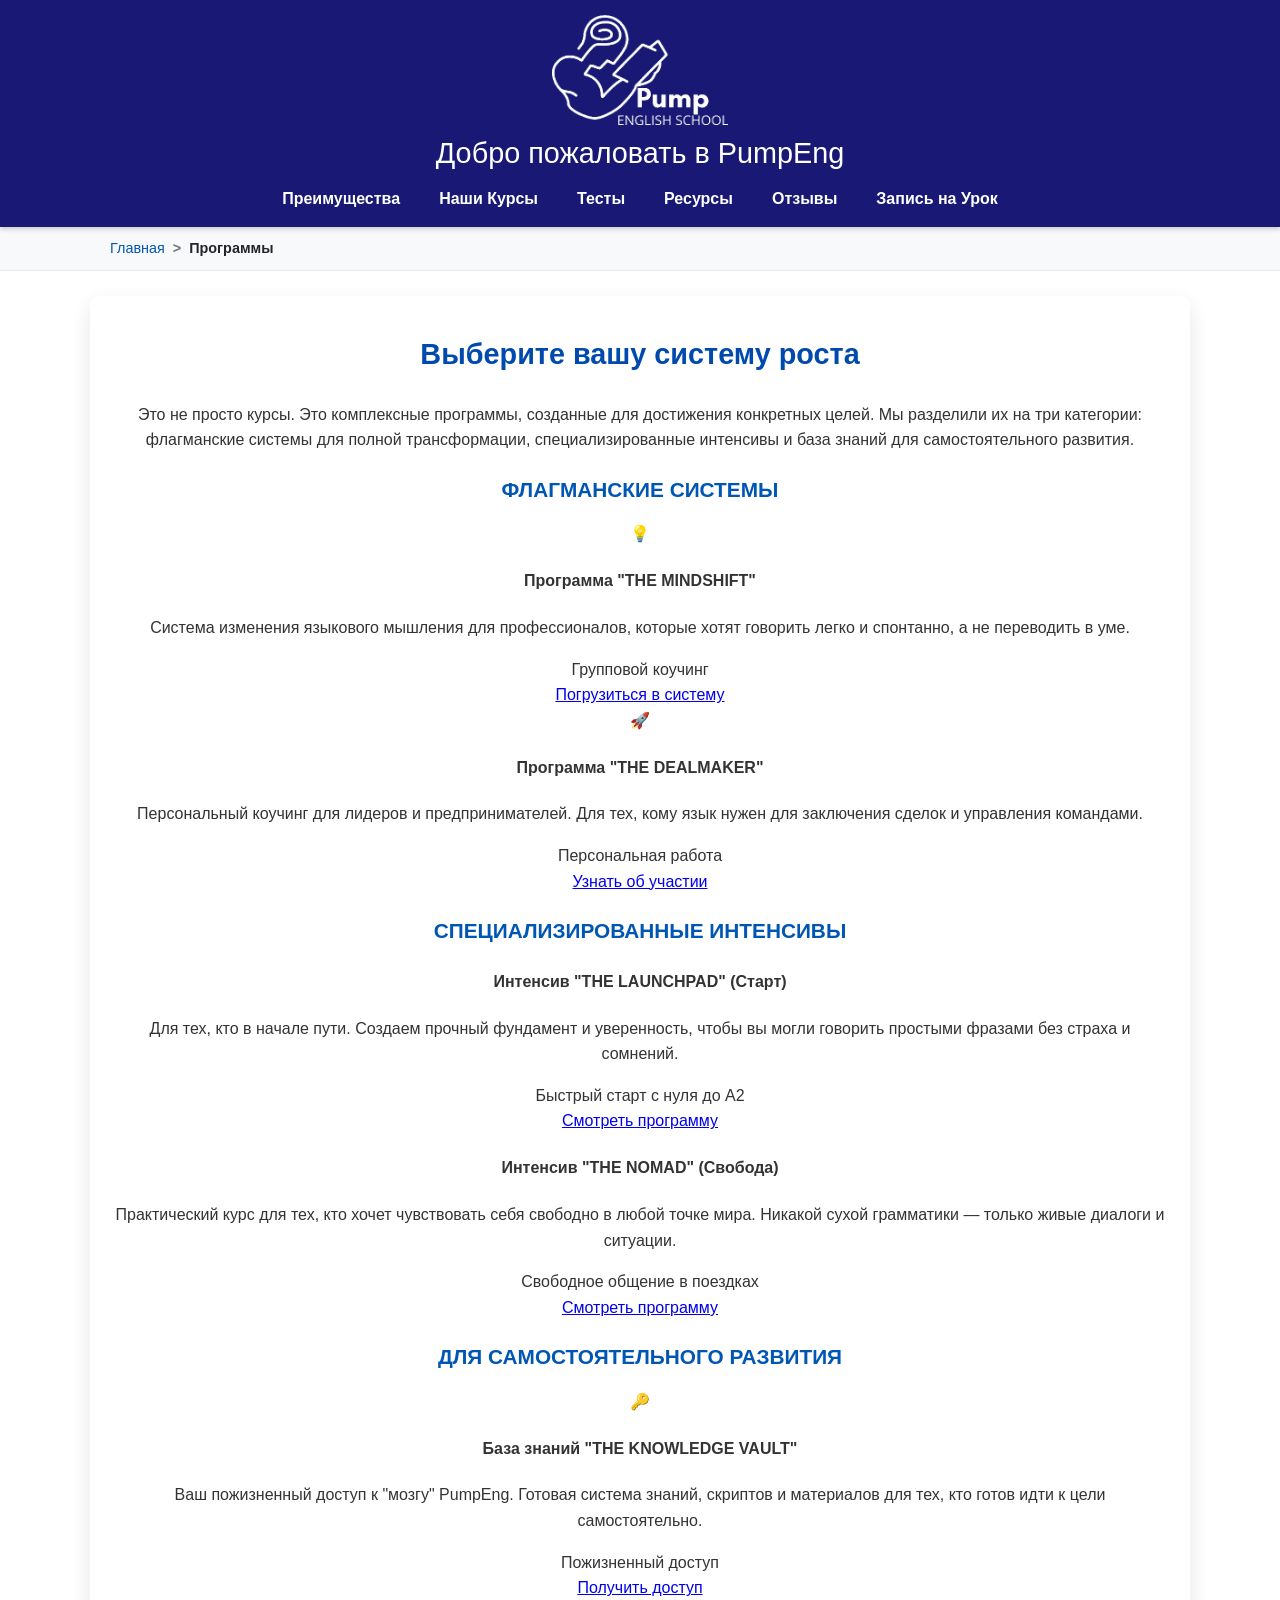
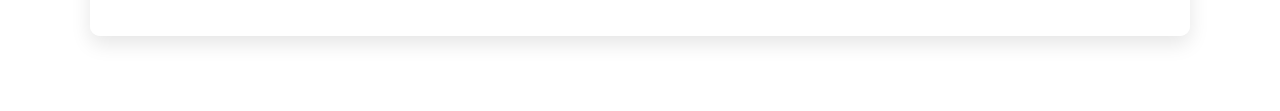
==== courses-overview.html @ 326cf6e7 "Update courses-overview.html" ====
<!-- courses-overview.html -->
<!DOCTYPE html>
<html lang="ru">
<head>
    <meta charset="UTF-8">
    <meta name="viewport" content="width=device-width, initial-scale=1.0">
    <title>Программы Роста - PumpEng</title>
    <meta name="description" content="Выберите вашу систему роста в PumpEng: флагманские программы The Mindshift и The Dealmaker, специализированные интенсивы и база знаний.">
    <link rel="stylesheet" href="styles.css"> <!-- Основные стили (для шапки/подвала) -->
    <link rel="stylesheet" href="courses-overview-styles.css"> <!-- Новые стили для этой страницы -->
</head>
<body>
    <header>
        <!-- Шапка будет загружена здесь скриптом script.js -->
    </header>

   <main>
    <nav aria-label="breadcrumb" class="breadcrumbs-container">
        <ol class="breadcrumbs">
            <li class="breadcrumb-item"><a href="index.html">Главная</a></li>
            <li class="breadcrumb-item active" aria-current="page">Программы</a></li>
        </ol>
    </nav>

    <!-- Новый блок программ -->
    <section id="programs-showcase">
        <div class="container">
            <!-- Главный заголовок блока -->
            <h2>Выберите вашу систему роста</h2>
            <!-- Подзаголовок блока -->
            <p class="section-subtitle">Это не просто курсы. Это комплексные программы, созданные для достижения конкретных целей. Мы разделили их на три категории: флагманские системы для полной трансформации, специализированные интенсивы и база знаний для самостоятельного развития.</p>
            
            <!-- Раздел 1: Флагманские Системы -->
            <div class="program-section">
                <h3>ФЛАГМАНСКИЕ СИСТЕМЫ</h3>
                <div class="cards-container premium-cards">
                    <!-- Карточка THE MINDSHIFT -->
                    <div class="course-card premium">
                      <div class="card-icon">💡</div>
                      <h4>Программа "THE MINDSHIFT"</h4>
                      <p class="description">Система изменения языкового мышления для профессионалов, которые хотят говорить легко и спонтанно, а не переводить в уме.</p>
                      <div class="tag">Групповой коучинг</div>
                      <a href="#link-to-mindshift-details" class="button-primary">Погрузиться в систему</a>
                    </div>
                    <!-- Карточка THE DEALMAKER -->
                    <div class="course-card premium">
                      <div class="card-icon">🚀</div>
                      <h4>Программа "THE DEALMAKER"</h4>
                      <p class="description">Персональный коучинг для лидеров и предпринимателей. Для тех, кому язык нужен для заключения сделок и управления командами.</p>
                      <div class="tag">Персональная работа</div>
                      <a href="#link-to-dealmaker-details" class="button-primary">Узнать об участии</a>
                    </div>
                </div>
            </div>

            <!-- Раздел 2: Специализированные Интенсивы -->
            <div class="program-section">
                <h3>СПЕЦИАЛИЗИРОВАННЫЕ ИНТЕНСИВЫ</h3>
                <div class="cards-container">
                    <!-- Карточка THE LAUNCHPAD -->
                    <div class="course-card">
                      <h4>Интенсив "THE LAUNCHPAD" (Старт)</h4>
                      <p class="description">Для тех, кто в начале пути. Создаем прочный фундамент и уверенность, чтобы вы могли говорить простыми фразами без страха и сомнений.</p>
                      <div class="tag">Быстрый старт с нуля до А2</div>
                      <a href="#link-to-launchpad-details" class="button-secondary">Смотреть программу</a>
                    </div>
                    <!-- Карточка THE NOMAD -->
                    <div class="course-card">
                      <h4>Интенсив "THE NOMAD" (Свобода)</h4>
                      <p class="description">Практический курс для тех, кто хочет чувствовать себя свободно в любой точке мира. Никакой сухой грамматики — только живые диалоги и ситуации.</p>
                      <div class="tag">Свободное общение в поездках</div>
                      <a href="#link-to-nomad-details" class="button-secondary">Смотреть программу</a>
                    </div>
                </div>
            </div>

            <!-- Раздел 3: Для Самостоятельных -->
            <div class="program-section">
                <h3>ДЛЯ САМОСТОЯТЕЛЬНОГО РАЗВИТИЯ</h3>
                <div class="cards-container single-card-container">
                     <!-- Карточка THE KNOWLEDGE VAULT -->
                    <div class="course-card">
                      <div class="card-icon">🔑</div>
                      <h4>База знаний "THE KNOWLEDGE VAULT"</h4>
                      <p class="description">Ваш пожизненный доступ к "мозгу" PumpEng. Готовая система знаний, скриптов и материалов для тех, кто готов идти к цели самостоятельно.</p>
                      <div class="tag">Пожизненный доступ</div>
                      <a href="#link-to-vault-details" class="button-secondary">Получить доступ</a>
                    </div>
                </div>
            </div>
        </div>
    </section>
    
   </main>

    <footer>
        <!-- Подвал будет загружен здесь скриптом script.js -->
    </footer>

     <!-- Кнопка Наверх -->
     <button id="scrollToTopBtn" title="Наверх"><i class="fas fa-arrow-up"></i></button>

    <script src="script.js"></script>
</body>
</html>
---- styles.css ----
/* styles.css (Финальная версия с белым фоном) */

/* === БАЗОВЫЕ СТИЛИ И ХЛЕБНЫЕ КРОШКИ === */
.breadcrumbs-container {
    background-color: #f8f9fa;
    padding: 10px 0;
    border-bottom: 1px solid #e9ecef;
    width: 100%;
}
.breadcrumbs {
    list-style: none;
    padding: 0;
    margin: 0 auto;
    display: flex;
    flex-wrap: wrap;
    max-width: 1100px;
    padding-left: 20px;
    padding-right: 20px;
}
.breadcrumb-item { font-size: 0.9em; color: #555; }
.breadcrumb-item a { color: #0056b3; text-decoration: none; transition: color 0.2s ease; }
.breadcrumb-item a:hover { color: #003366; text-decoration: underline; }
.breadcrumb-item + .breadcrumb-item::before { content: '>'; padding: 0 8px; color: #6c757d; }
.breadcrumb-item.active { color: #212529; font-weight: bold; }

html, body {
    height: 100%;
    margin: 0;
    padding: 0;
    box-sizing: border-box;
}
*, *:before, *:after { box-sizing: inherit; }

body {
    font-family: 'Arial', sans-serif;
    color: #333;
    background-color: #ffffff; /* ИЗМЕНЕНО: Установлен белый фон, картинка удалена */
    display: flex;
    flex-direction: column;
    min-height: 100%;
    line-height: 1.6;
}

/* === ШАПКА (HEADER) - ОСТАЕТСЯ СИНЕЙ === */
header {
    background-color: rgba(0, 0, 102, 0.9);
    padding: 15px 20px;
    text-align: center;
    color: white;
    width: 100%;
    position: relative;
    z-index: 10;
    box-shadow: 0 2px 5px rgba(0,0,0,0.2);
}
.logo-container { display: flex; justify-content: center; margin-bottom: 5px; }
.logo-container img { height: 110px; width: auto; }
header h1 { margin: 5px 0 10px 0; font-size: 1.8em; font-weight: normal; color: #fff; }
nav ul { list-style: none; padding: 0; margin: 0; display: flex; justify-content: center; flex-wrap: wrap; gap: 5px 15px; }
nav ul li { margin: 0; }
nav ul li a { color: white; text-decoration: none; font-weight: bold; padding: 8px 12px; border-radius: 5px; transition: background-color 0.3s ease, color 0.3s ease; }
nav ul li a:hover, nav ul li a:focus { background-color: rgba(255, 255, 255, 0.2); color: #f0a500; outline: none; }

/* === ОСНОВНОЙ КОНТЕНТ (MAIN) И СТРУКТУРА СЕКЦИЙ === */
main {
    display: flex;
    flex-direction: column;
    align-items: center;
    flex-grow: 1;
    width: 100%;
    padding: 0;
    box-sizing: border-box;
    background-color: transparent;
}
#main-content {
    width: 100%;
    padding-top: 0;
    padding-bottom: 60px;
    display: block;
}

main section {
    width: 90%;
    max-width: 1100px;
    margin: 25px auto;
    padding: 35px 25px;
    background-color: rgba(255, 255, 255, 0.95);
    border: none;
    border-radius: 10px;
    text-align: center;
    box-shadow: 0px 8px 20px rgba(0, 0, 0, 0.1);
}
main section p { text-align: center; }

h2 { color: #004AAD; margin-top: 0; margin-bottom: 25px; font-size: 1.8em; text-align: center; }
h3 { color: #0056b3; margin-top: 20px; margin-bottom: 15px; font-size: 1.3em; text-align: center; }

/* === ПОДВАЛ (FOOTER) === */
footer { background-color: #fff; color: #333; padding: 25px 0; width: 100%; margin-top: auto; text-align: center; }
.social-links { display: flex; align-items: center; justify-content: center; flex-direction: row; padding: 0 20px 15px 20px; gap: 20px; flex-wrap: wrap; }
.social-links .icons { display: flex; gap: 15px; }
.social-links p { color: #333; margin: 0; }
.social-links a img { width: 30px; height: 30px; transition: transform 0.3s ease, opacity 0.3s ease; opacity: 0.8; }
.social-links a:hover img { transform: scale(1.15); opacity: 1; }
footer p:last-child { color: #777; font-size: 0.9em; margin-top: 10px; margin-bottom: 0; text-align: center; }

/* === КНОПКА НАВЕРХ И АНИМАЦИИ === */
#scrollToTopBtn { display: none; position: fixed; bottom: 30px; right: 30px; z-index: 99; border: none; outline: none; background-color: #004AAD; color: white; cursor: pointer; padding: 12px 15px; border-radius: 50%; font-size: 18px; box-shadow: 0 4px 8px rgba(0, 0, 0, 0.2); transition: background-color 0.3s ease, opacity 0.3s ease, visibility 0.3s ease; opacity: 0.8; }
#scrollToTopBtn:hover { background-color: #00337a; opacity: 1; }

@keyframes fadeInUp {
    from { opacity: 0; transform: translateY(40px); }
    to   { opacity: 1; transform: translateY(0); }
}
.reveal-on-scroll { opacity: 0; will-change: opacity, transform; }

/* === АДАПТИВНОСТЬ === */
@media (max-width: 1200px) {
    main section { padding: 30px 20px; }
}
@media (max-width: 992px) {
    main section { width: 92%; }
    header h1 { font-size: 1.6em; }
}
@media (max-width: 768px) {
    header h1 { font-size: 1.5em; }
    nav ul { gap: 5px 10px; }
    nav ul li a { padding: 6px 10px; font-size: 0.95em; }
    main section { padding: 25px 15px; width: 95%; margin: 20px auto; }
    h2 { font-size: 1.4em; margin-bottom: 20px; }
    h3 { font-size: 1.15em; margin-bottom: 10px; }
    .social-links { flex-direction: column; align-items: center; gap: 15px; padding-bottom: 10px; }
    .social-links p { margin: 0 0 5px 0; }
}
@media (max-width: 576px) {
    header h1 { font-size: 1.4em; }
    nav ul li a { font-size: 0.9em; padding: 5px 8px; }
    #scrollToTopBtn { bottom: 20px; right: 20px; padding: 10px 13px; font-size: 16px; }
}
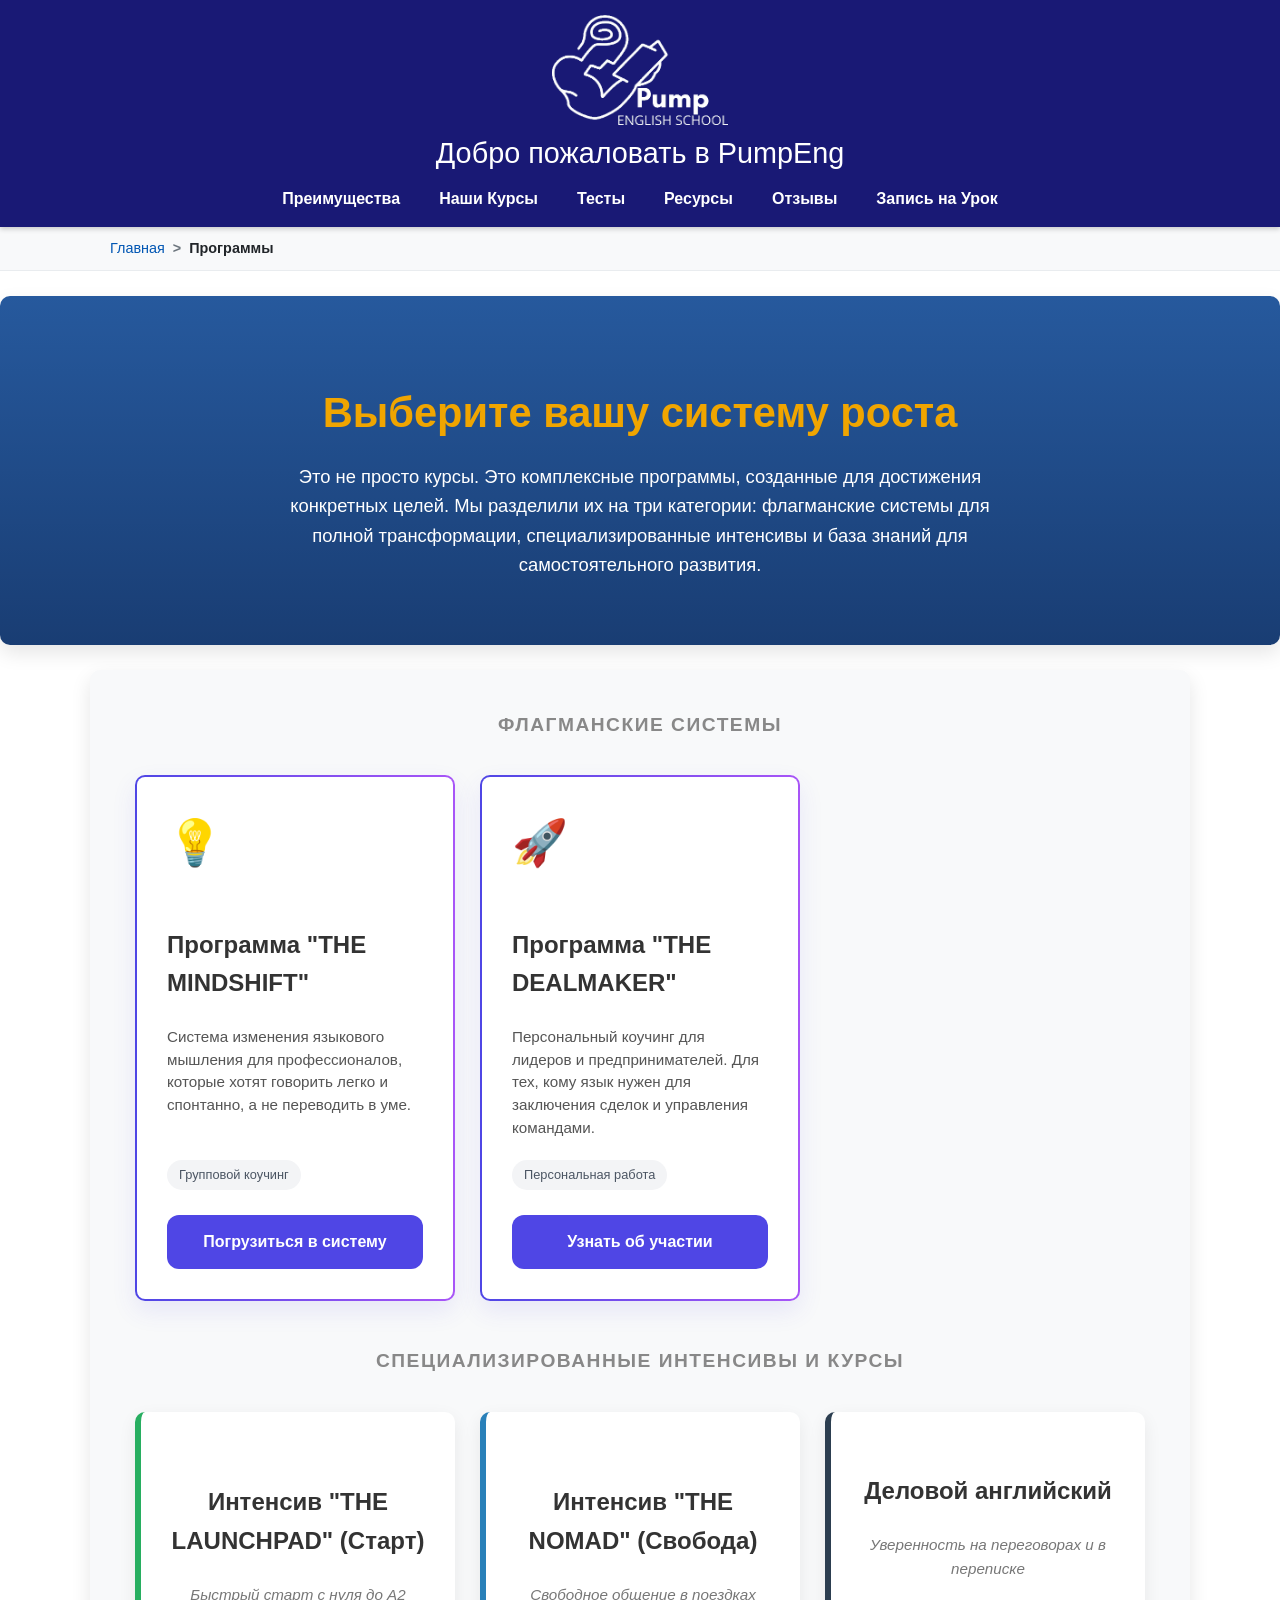
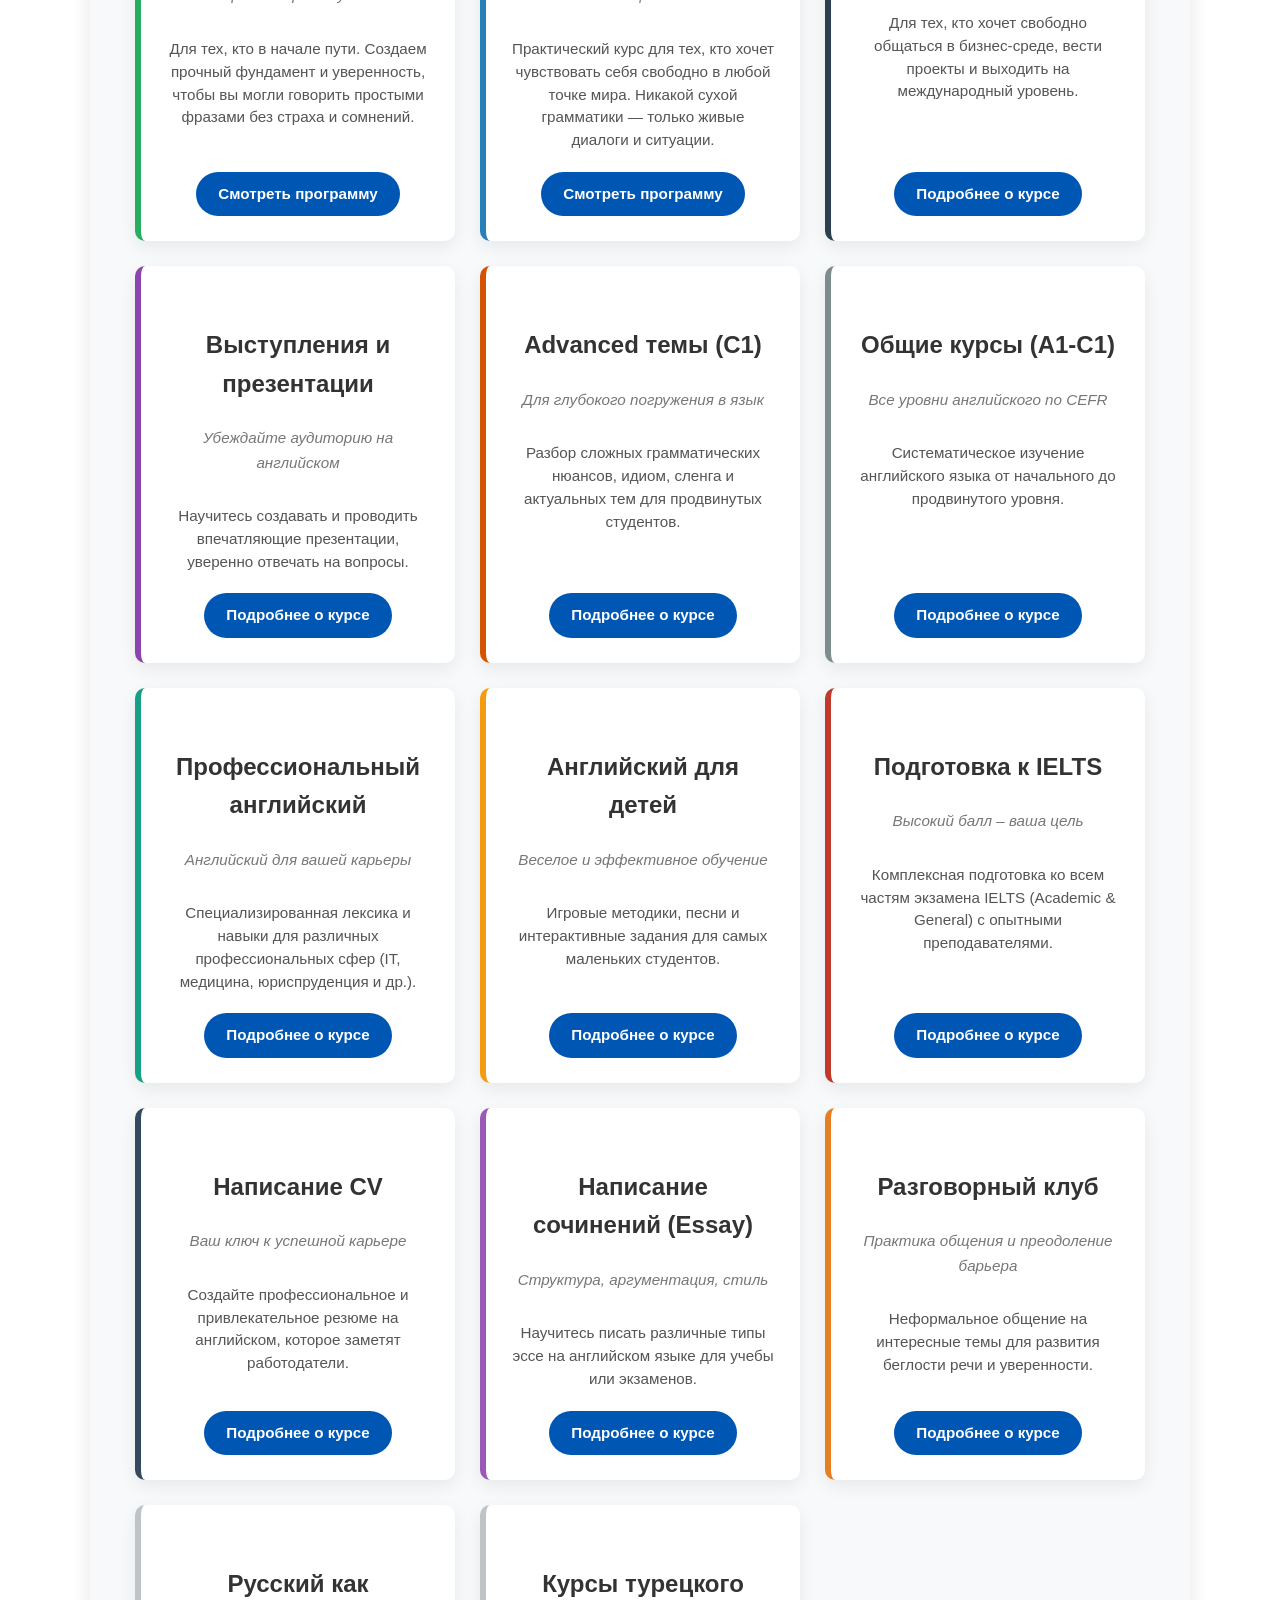
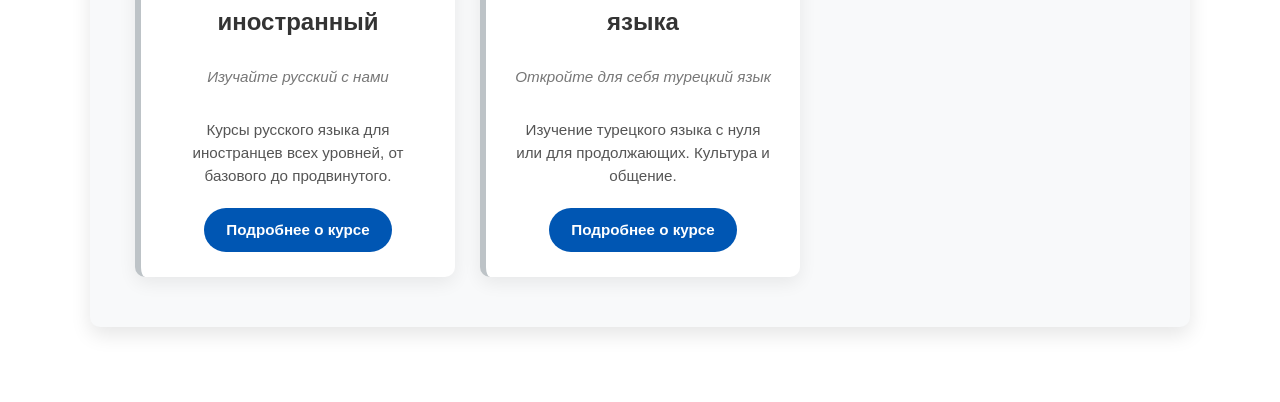
==== commit 30c57e35: "Update courses-overview.html" ====
--- a/courses-overview.html
+++ b/courses-overview.html
@@ -5,99 +5,181 @@
     <meta charset="UTF-8">
     <meta name="viewport" content="width=device-width, initial-scale=1.0">
     <title>Программы Роста - PumpEng</title>
-    <meta name="description" content="Выберите вашу систему роста в PumpEng: флагманские программы The Mindshift и The Dealmaker, специализированные интенсивы и база знаний.">
+    <meta name="description" content="Выберите вашу систему роста в PumpEng: флагманские программы, специализированные интенсивы и курсы для всех уровней.">
     <link rel="stylesheet" href="styles.css"> <!-- Основные стили (для шапки/подвала) -->
-    <link rel="stylesheet" href="courses-overview-styles.css"> <!-- Новые стили для этой страницы -->
+    <link rel="stylesheet" href="courses-overview-styles.css"> <!-- Обновленные стили для этой страницы -->
 </head>
 <body>
     <header>
-        <!-- Шапка будет загружена здесь скриптом script.js -->
+        <!-- Шапка -->
     </header>
 
    <main>
     <nav aria-label="breadcrumb" class="breadcrumbs-container">
         <ol class="breadcrumbs">
             <li class="breadcrumb-item"><a href="index.html">Главная</a></li>
-            <li class="breadcrumb-item active" aria-current="page">Программы</a></li>
+            <li class="breadcrumb-item active" aria-current="page">Программы</li>
         </ol>
     </nav>
+        <section id="courses-hero">
+            <div class="hero-content">
+                <h1>Выберите вашу систему роста</h1>
+                <p>Это не просто курсы. Это комплексные программы, созданные для достижения конкретных целей. Мы разделили их на три категории: флагманские системы для полной трансформации, специализированные интенсивы и база знаний для самостоятельного развития.</p>
+            </div>
+        </section>
 
-    <!-- Новый блок программ -->
-    <section id="programs-showcase">
-        <div class="container">
-            <!-- Главный заголовок блока -->
-            <h2>Выберите вашу систему роста</h2>
-            <!-- Подзаголовок блока -->
-            <p class="section-subtitle">Это не просто курсы. Это комплексные программы, созданные для достижения конкретных целей. Мы разделили их на три категории: флагманские системы для полной трансформации, специализированные интенсивы и база знаний для самостоятельного развития.</p>
-            
-            <!-- Раздел 1: Флагманские Системы -->
-            <div class="program-section">
-                <h3>ФЛАГМАНСКИЕ СИСТЕМЫ</h3>
-                <div class="cards-container premium-cards">
-                    <!-- Карточка THE MINDSHIFT -->
-                    <div class="course-card premium">
-                      <div class="card-icon">💡</div>
-                      <h4>Программа "THE MINDSHIFT"</h4>
-                      <p class="description">Система изменения языкового мышления для профессионалов, которые хотят говорить легко и спонтанно, а не переводить в уме.</p>
-                      <div class="tag">Групповой коучинг</div>
-                      <a href="#link-to-mindshift-details" class="button-primary">Погрузиться в систему</a>
-                    </div>
-                    <!-- Карточка THE DEALMAKER -->
-                    <div class="course-card premium">
-                      <div class="card-icon">🚀</div>
-                      <h4>Программа "THE DEALMAKER"</h4>
-                      <p class="description">Персональный коучинг для лидеров и предпринимателей. Для тех, кому язык нужен для заключения сделок и управления командами.</p>
-                      <div class="tag">Персональная работа</div>
-                      <a href="#link-to-dealmaker-details" class="button-primary">Узнать об участии</a>
-                    </div>
+        <section id="courses-list">
+            <div class="course-cards-container">
+
+                <!-- ============================================= -->
+                <!-- === НОВЫЙ БЛОК: ФЛАГМАНСКИЕ СИСТЕМЫ === -->
+                <!-- ============================================= -->
+                <h3 class="program-section-title">Флагманские Системы</h3>
+
+                <!-- Карточка THE MINDSHIFT -->
+                <div class="course-overview-card premium">
+                  <div class="card-icon">💡</div>
+                  <h4>Программа "THE MINDSHIFT"</h4>
+                  <p class="card-description">Система изменения языкового мышления для профессионалов, которые хотят говорить легко и спонтанно, а не переводить в уме.</p>
+                  <div class="tag">Групповой коучинг</div>
+                  <a href="#link-to-mindshift-details" class="button-primary">Погрузиться в систему</a>
+                </div>
+
+                <!-- Карточка THE DEALMAKER -->
+                <div class="course-overview-card premium">
+                  <div class="card-icon">🚀</div>
+                  <h4>Программа "THE DEALMAKER"</h4>
+                  <p class="card-description">Персональный коучинг для лидеров и предпринимателей. Для тех, кому язык нужен для заключения сделок и управления командами.</p>
+                  <div class="tag">Персональная работа</div>
+                  <a href="#link-to-dealmaker-details" class="button-primary">Узнать об участии</a>
+                </div>
+
+                <!-- ============================================= -->
+                <!-- === НОВЫЙ БЛОК: ИНТЕНСИВЫ И КУРСЫ === -->
+                <!-- ============================================= -->
+                <h3 class="program-section-title">Специализированные Интенсивы и Курсы</h3>
+                
+                <!-- СТАРЫЕ КАРТОЧКИ (некоторые с ребрендингом) -->
+                <div class="course-overview-card theme-beginner">
+                    <div class="card-icon"><i class="fas fa-rocket"></i></div>
+                    <h4>Интенсив "THE LAUNCHPAD" (Старт)</h4>
+                    <p class="card-subtitle">Быстрый старт с нуля до A2</p>
+                    <p class="card-description">Для тех, кто в начале пути. Создаем прочный фундамент и уверенность, чтобы вы могли говорить простыми фразами без страха и сомнений.</p>
+                    <a href="beginner-intensive.html" class="course-overview-button">Смотреть программу</a>
+                </div>
+
+                <div class="course-overview-card theme-travel">
+                    <div class="card-icon"><i class="fas fa-plane-departure"></i></div>
+                    <h4>Интенсив "THE NOMAD" (Свобода)</h4>
+                     <p class="card-subtitle">Свободное общение в поездках</p>
+                    <p class="card-description">Практический курс для тех, кто хочет чувствовать себя свободно в любой точке мира. Никакой сухой грамматики — только живые диалоги и ситуации.</p>
+                    <a href="travel-english.html" class="course-overview-button">Смотреть программу</a>
+                </div>
+
+                <div class="course-overview-card theme-business">
+                    <div class="card-icon"><i class="fas fa-briefcase"></i></div>
+                    <h3>Деловой английский</h3>
+                    <p class="card-subtitle">Уверенность на переговорах и в переписке</p>
+                    <p class="card-description">Для тех, кто хочет свободно общаться в бизнес-среде, вести проекты и выходить на международный уровень.</p>
+                    <a href="business-english.html" class="course-overview-button">Подробнее о курсе</a>
+                </div>
+
+                <div class="course-overview-card theme-presentations">
+                    <div class="card-icon"><i class="fas fa-microphone-alt"></i></div>
+                    <h3>Выступления и презентации</h3>
+                    <p class="card-subtitle">Убеждайте аудиторию на английском</p>
+                    <p class="card-description">Научитесь создавать и проводить впечатляющие презентации, уверенно отвечать на вопросы.</p>
+                    <a href="presentation-prep.html" class="course-overview-button">Подробнее о курсе</a>
+                </div>
+
+                <!-- Остальные карточки остаются как были -->
+                <div class="course-overview-card theme-advanced">
+                    <div class="card-icon"><i class="fas fa-brain"></i></div>
+                    <h3>Advanced темы (C1)</h3>
+                    <p class="card-subtitle">Для глубокого погружения в язык</p>
+                    <p class="card-description">Разбор сложных грамматических нюансов, идиом, сленга и актуальных тем для продвинутых студентов.</p>
+                    <a href="advanced-topics.html" class="course-overview-button">Подробнее о курсе</a>
+                </div>
+
+                <div class="course-overview-card theme-levels">
+                    <div class="card-icon"><i class="fas fa-layer-group"></i></div>
+                    <h3>Общие курсы (A1-C1)</h3>
+                    <p class="card-subtitle">Все уровни английского по CEFR</p>
+                    <p class="card-description">Систематическое изучение английского языка от начального до продвинутого уровня.</p>
+                    <a href="a1-c1-courses.html" class="course-overview-button">Подробнее о курсе</a>
+                </div>
+
+                <div class="course-overview-card theme-professional">
+                    <div class="card-icon"><i class="fas fa-user-tie"></i></div>
+                    <h3>Профессиональный английский</h3>
+                    <p class="card-subtitle">Английский для вашей карьеры</p>
+                    <p class="card-description">Специализированная лексика и навыки для различных профессиональных сфер (IT, медицина, юриспруденция и др.).</p>
+                    <a href="professional-english.html" class="course-overview-button">Подробнее о курсе</a>
+                </div>
+
+                <div class="course-overview-card theme-kids">
+                    <div class="card-icon"><i class="fas fa-child"></i></div>
+                    <h3>Английский для детей</h3>
+                    <p class="card-subtitle">Веселое и эффективное обучение</p>
+                    <p class="card-description">Игровые методики, песни и интерактивные задания для самых маленьких студентов.</p>
+                    <a href="english-for-kids.html" class="course-overview-button">Подробнее о курсе</a>
+                </div>
+
+                 <div class="course-overview-card theme-ielts">
+                    <div class="card-icon"><i class="fas fa-award"></i></div>
+                    <h3>Подготовка к IELTS</h3>
+                    <p class="card-subtitle">Высокий балл – ваша цель</p>
+                    <p class="card-description">Комплексная подготовка ко всем частям экзамена IELTS (Academic & General) с опытными преподавателями.</p>
+                    <a href="ielts-prep.html" class="course-overview-button">Подробнее о курсе</a>
+                </div>
+
+                <div class="course-overview-card theme-cv">
+                    <div class="card-icon"><i class="fas fa-file-alt"></i></div>
+                    <h3>Написание CV</h3>
+                    <p class="card-subtitle">Ваш ключ к успешной карьере</p>
+                    <p class="card-description">Создайте профессиональное и привлекательное резюме на английском, которое заметят работодатели.</p>
+                    <a href="cv-writing.html" class="course-overview-button">Подробнее о курсе</a>
+                </div>
+
+                <div class="course-overview-card theme-essay">
+                    <div class="card-icon"><i class="fas fa-pen-fancy"></i></div>
+                    <h3>Написание сочинений (Essay)</h3>
+                    <p class="card-subtitle">Структура, аргументация, стиль</p>
+                    <p class="card-description">Научитесь писать различные типы эссе на английском языке для учебы или экзаменов.</p>
+                    <a href="essay-writing.html" class="course-overview-button">Подробнее о курсе</a>
+                </div>
+
+                <div class="course-overview-card theme-speaking">
+                    <div class="card-icon"><i class="fas fa-comments"></i></div>
+                    <h3>Разговорный клуб</h3>
+                    <p class="card-subtitle">Практика общения и преодоление барьера</p>
+                    <p class="card-description">Неформальное общение на интересные темы для развития беглости речи и уверенности.</p>
+                    <a href="speaking-club.html" class="course-overview-button">Подробнее о курсе</a>
+                </div>
+
+                <div class="course-overview-card theme-foreign">
+                    <div class="card-icon"><i class="fas fa-language"></i></div>
+                    <h3>Русский как иностранный</h3>
+                    <p class="card-subtitle">Изучайте русский с нами</p>
+                    <p class="card-description">Курсы русского языка для иностранцев всех уровней, от базового до продвинутого.</p>
+                    <a href="russian-as-foreign.html" class="course-overview-button">Подробнее о курсе</a>
+                </div>
+
+                 <div class="course-overview-card theme-foreign">
+                    <div class="card-icon"><i class="fas fa-flag"></i></div>
+                    <h3>Курсы турецкого языка</h3>
+                    <p class="card-subtitle">Откройте для себя турецкий язык</p>
+                    <p class="card-description">Изучение турецкого языка с нуля или для продолжающих. Культура и общение.</p>
+                    <a href="turkish-courses.html" class="course-overview-button">Подробнее о курсе</a>
                 </div>
             </div>
-
-            <!-- Раздел 2: Специализированные Интенсивы -->
-            <div class="program-section">
-                <h3>СПЕЦИАЛИЗИРОВАННЫЕ ИНТЕНСИВЫ</h3>
-                <div class="cards-container">
-                    <!-- Карточка THE LAUNCHPAD -->
-                    <div class="course-card">
-                      <h4>Интенсив "THE LAUNCHPAD" (Старт)</h4>
-                      <p class="description">Для тех, кто в начале пути. Создаем прочный фундамент и уверенность, чтобы вы могли говорить простыми фразами без страха и сомнений.</p>
-                      <div class="tag">Быстрый старт с нуля до А2</div>
-                      <a href="#link-to-launchpad-details" class="button-secondary">Смотреть программу</a>
-                    </div>
-                    <!-- Карточка THE NOMAD -->
-                    <div class="course-card">
-                      <h4>Интенсив "THE NOMAD" (Свобода)</h4>
-                      <p class="description">Практический курс для тех, кто хочет чувствовать себя свободно в любой точке мира. Никакой сухой грамматики — только живые диалоги и ситуации.</p>
-                      <div class="tag">Свободное общение в поездках</div>
-                      <a href="#link-to-nomad-details" class="button-secondary">Смотреть программу</a>
-                    </div>
-                </div>
-            </div>
-
-            <!-- Раздел 3: Для Самостоятельных -->
-            <div class="program-section">
-                <h3>ДЛЯ САМОСТОЯТЕЛЬНОГО РАЗВИТИЯ</h3>
-                <div class="cards-container single-card-container">
-                     <!-- Карточка THE KNOWLEDGE VAULT -->
-                    <div class="course-card">
-                      <div class="card-icon">🔑</div>
-                      <h4>База знаний "THE KNOWLEDGE VAULT"</h4>
-                      <p class="description">Ваш пожизненный доступ к "мозгу" PumpEng. Готовая система знаний, скриптов и материалов для тех, кто готов идти к цели самостоятельно.</p>
-                      <div class="tag">Пожизненный доступ</div>
-                      <a href="#link-to-vault-details" class="button-secondary">Получить доступ</a>
-                    </div>
-                </div>
-            </div>
-        </div>
-    </section>
-    
-   </main>
+        </section>
+    </main>
 
     <footer>
-        <!-- Подвал будет загружен здесь скриптом script.js -->
+        <!-- Подвал -->
     </footer>
 
-     <!-- Кнопка Наверх -->
      <button id="scrollToTopBtn" title="Наверх"><i class="fas fa-arrow-up"></i></button>
 
     <script src="script.js"></script>
--- a/courses-overview-styles.css
+++ b/courses-overview-styles.css
@@ -0,0 +1,221 @@
+/* courses-overview-styles.css (Интегрированная версия) */
+
+#courses-hero {
+    background: linear-gradient(rgba(0, 60, 140, 0.85), rgba(0, 40, 100, 0.9));
+    color: white;
+    padding: 50px 20px;
+    text-align: center;
+    margin-bottom: 0;
+    width: 100%;
+    max-width: none;
+}
+
+#courses-hero .hero-content h1 {
+    font-size: 2.6em;
+    margin-bottom: 15px;
+    color: #f0a500;
+}
+
+#courses-hero .hero-content p {
+    font-size: 1.15em;
+    max-width: 750px;
+    margin: 0 auto 15px auto;
+    line-height: 1.6;
+}
+
+/* Секция со списком курсов */
+#courses-list {
+    padding-top: 40px;
+    padding-bottom: 50px;
+    background-color: #f8f9fa;
+}
+
+/* СЕТКА */
+.course-cards-container {
+    display: grid;
+    grid-template-columns: repeat(auto-fit, minmax(320px, 1fr));
+    gap: 25px;
+    max-width: 1200px;
+    margin: 0 auto;
+    padding: 0 20px;
+}
+
+/* === НОВЫЕ СТИЛИ: ЗАГОЛОВКИ ВНУТРИ СЕТКИ === */
+.program-section-title {
+    grid-column: 1 / -1; /* Заставляет заголовок занимать всю ширину сетки */
+    font-size: 1.2em;
+    font-weight: bold;
+    color: #888;
+    letter-spacing: 1.5px;
+    text-transform: uppercase;
+    margin-bottom: 10px;
+    margin-top: 20px;
+    text-align: center;
+}
+.program-section-title:first-of-type {
+    margin-top: 0;
+}
+
+
+/* ОБЩИЕ СТИЛИ КАРТОЧЕК (старые) */
+.course-overview-card {
+    background-color: #ffffff;
+    border-radius: 10px;
+    padding: 25px;
+    text-align: center;
+    box-shadow: 0 6px 18px rgba(0, 0, 0, 0.07);
+    transition: transform 0.3s ease, box-shadow 0.3s ease;
+    display: flex;
+    flex-direction: column;
+    border-left: 6px solid transparent;
+}
+
+.course-overview-card:hover {
+    transform: translateY(-6px);
+    box-shadow: 0 10px 25px rgba(0, 0, 0, 0.1);
+}
+
+/* === НОВЫЕ СТИЛИ: ПРЕМИУМ КАРТОЧКИ === */
+.course-overview-card.premium {
+    border: 2px solid transparent;
+    border-left-width: 2px;
+    background-image: linear-gradient(white, white), 
+                      linear-gradient(to right, #4f46e5, #a855f7);
+    background-origin: border-box;
+    background-clip: padding-box, border-box;
+    box-shadow: 0 10px 25px rgba(79, 70, 229, 0.1);
+    text-align: left; /* Премиум карточки - текст слева */
+    padding: 30px;
+}
+.course-overview-card.premium .card-icon {
+    text-align: left;
+}
+
+
+/* Тематические цвета для левой рамки и иконки (старые) */
+.course-overview-card.theme-business { border-left-color: #2c3e50; }
+.course-overview-card.theme-business .card-icon { color: #2c3e50; }
+.course-overview-card.theme-travel { border-left-color: #2980b9; }
+.course-overview-card.theme-travel .card-icon { color: #2980b9; }
+.course-overview-card.theme-beginner { border-left-color: #27ae60; }
+.course-overview-card.theme-beginner .card-icon { color: #27ae60; }
+/* ... и так далее для всех остальных тем ... */
+.course-overview-card.theme-presentations { border-left-color: #8e44ad; }
+.course-overview-card.theme-presentations .card-icon { color: #8e44ad; }
+.course-overview-card.theme-advanced { border-left-color: #d35400; }
+.course-overview-card.theme-advanced .card-icon { color: #d35400; }
+.course-overview-card.theme-levels { border-left-color: #7f8c8d; }
+.course-overview-card.theme-levels .card-icon { color: #7f8c8d; }
+.course-overview-card.theme-professional { border-left-color: #16a085; }
+.course-overview-card.theme-professional .card-icon { color: #16a085; }
+.course-overview-card.theme-kids { border-left-color: #f39c12; }
+.course-overview-card.theme-kids .card-icon { color: #f39c12; }
+.course-overview-card.theme-ielts { border-left-color: #c0392b; }
+.course-overview-card.theme-ielts .card-icon { color: #c0392b; }
+.course-overview-card.theme-cv { border-left-color: #34495e; }
+.course-overview-card.theme-cv .card-icon { color: #34495e; }
+.course-overview-card.theme-essay { border-left-color: #9b59b6; }
+.course-overview-card.theme-essay .card-icon { color: #9b59b6; }
+.course-overview-card.theme-speaking { border-left-color: #e67e22; }
+.course-overview-card.theme-speaking .card-icon { color: #e67e22; }
+.course-overview-card.theme-foreign { border-left-color: #bdc3c7; }
+.course-overview-card.theme-foreign .card-icon { color: #7f8c8d; }
+
+
+/* ЭЛЕМЕНТЫ ВНУТРИ КАРТОЧЕК */
+.course-overview-card .card-icon {
+    font-size: 2.8em;
+    margin-bottom: 15px;
+}
+
+.course-overview-card h3, .course-overview-card h4 {
+    font-size: 1.5em;
+    margin-bottom: 8px;
+    color: #333;
+}
+.course-overview-card .card-subtitle {
+    font-size: 0.95em;
+    color: #777;
+    margin-bottom: 15px;
+    font-style: italic;
+}
+
+.course-overview-card .card-description {
+    font-size: 0.95em;
+    color: #555;
+    line-height: 1.5;
+    margin-bottom: 20px;
+    flex-grow: 1; /* Чтобы описание занимало место */
+}
+/* Для премиум-карточек текст описания слева */
+.course-overview-card.premium .card-description,
+.course-overview-card.premium .card-subtitle {
+    text-align: left;
+}
+
+
+/* === НОВЫЕ СТИЛИ: ТЕГИ === */
+.course-overview-card .tag {
+    display: inline-block;
+    background-color: #f3f4f6;
+    color: #4b5563;
+    font-size: 0.8em;
+    font-weight: 500;
+    padding: 5px 12px;
+    border-radius: 50px;
+    margin-bottom: 25px;
+    align-self: flex-start;
+}
+
+/* СТАРЫЕ КНОПКИ */
+.course-overview-button {
+    display: inline-block;
+    padding: 10px 22px;
+    font-size: 0.95em;
+    font-weight: bold;
+    color: #fff;
+    background-color: #0056b3;
+    text-decoration: none;
+    border-radius: 25px;
+    transition: background-color 0.3s ease, transform 0.2s ease;
+    align-self: center;
+    margin-top: auto;
+}
+.course-overview-button:hover {
+    background-color: #00428a;
+    transform: scale(1.03);
+}
+
+/* === НОВЫЕ СТИЛИ: НОВЫЕ КНОПКИ === */
+.button-primary, .button-secondary {
+    display: block;
+    width: 100%;
+    text-align: center;
+    padding: 14px 20px;
+    border-radius: 12px;
+    text-decoration: none;
+    font-weight: 700;
+    transition: transform 0.2s ease, box-shadow 0.2s ease;
+    margin-top: auto;
+}
+.button-primary {
+    background-color: #4f46e5;
+    color: #fff;
+}
+.button-primary:hover {
+    transform: scale(1.03);
+    box-shadow: 0 8px 15px rgba(79, 70, 229, 0.2);
+}
+
+
+/* Адаптивность */
+@media (max-width: 768px) {
+    #courses-hero .hero-content h1 { font-size: 2em; }
+    #courses-hero .hero-content p { font-size: 1.05em; }
+    .course-cards-container {
+        grid-template-columns: 1fr;
+    }
+    .course-overview-card h3, .course-overview-card h4 {
+        font-size: 1.3em;
+    }
+}
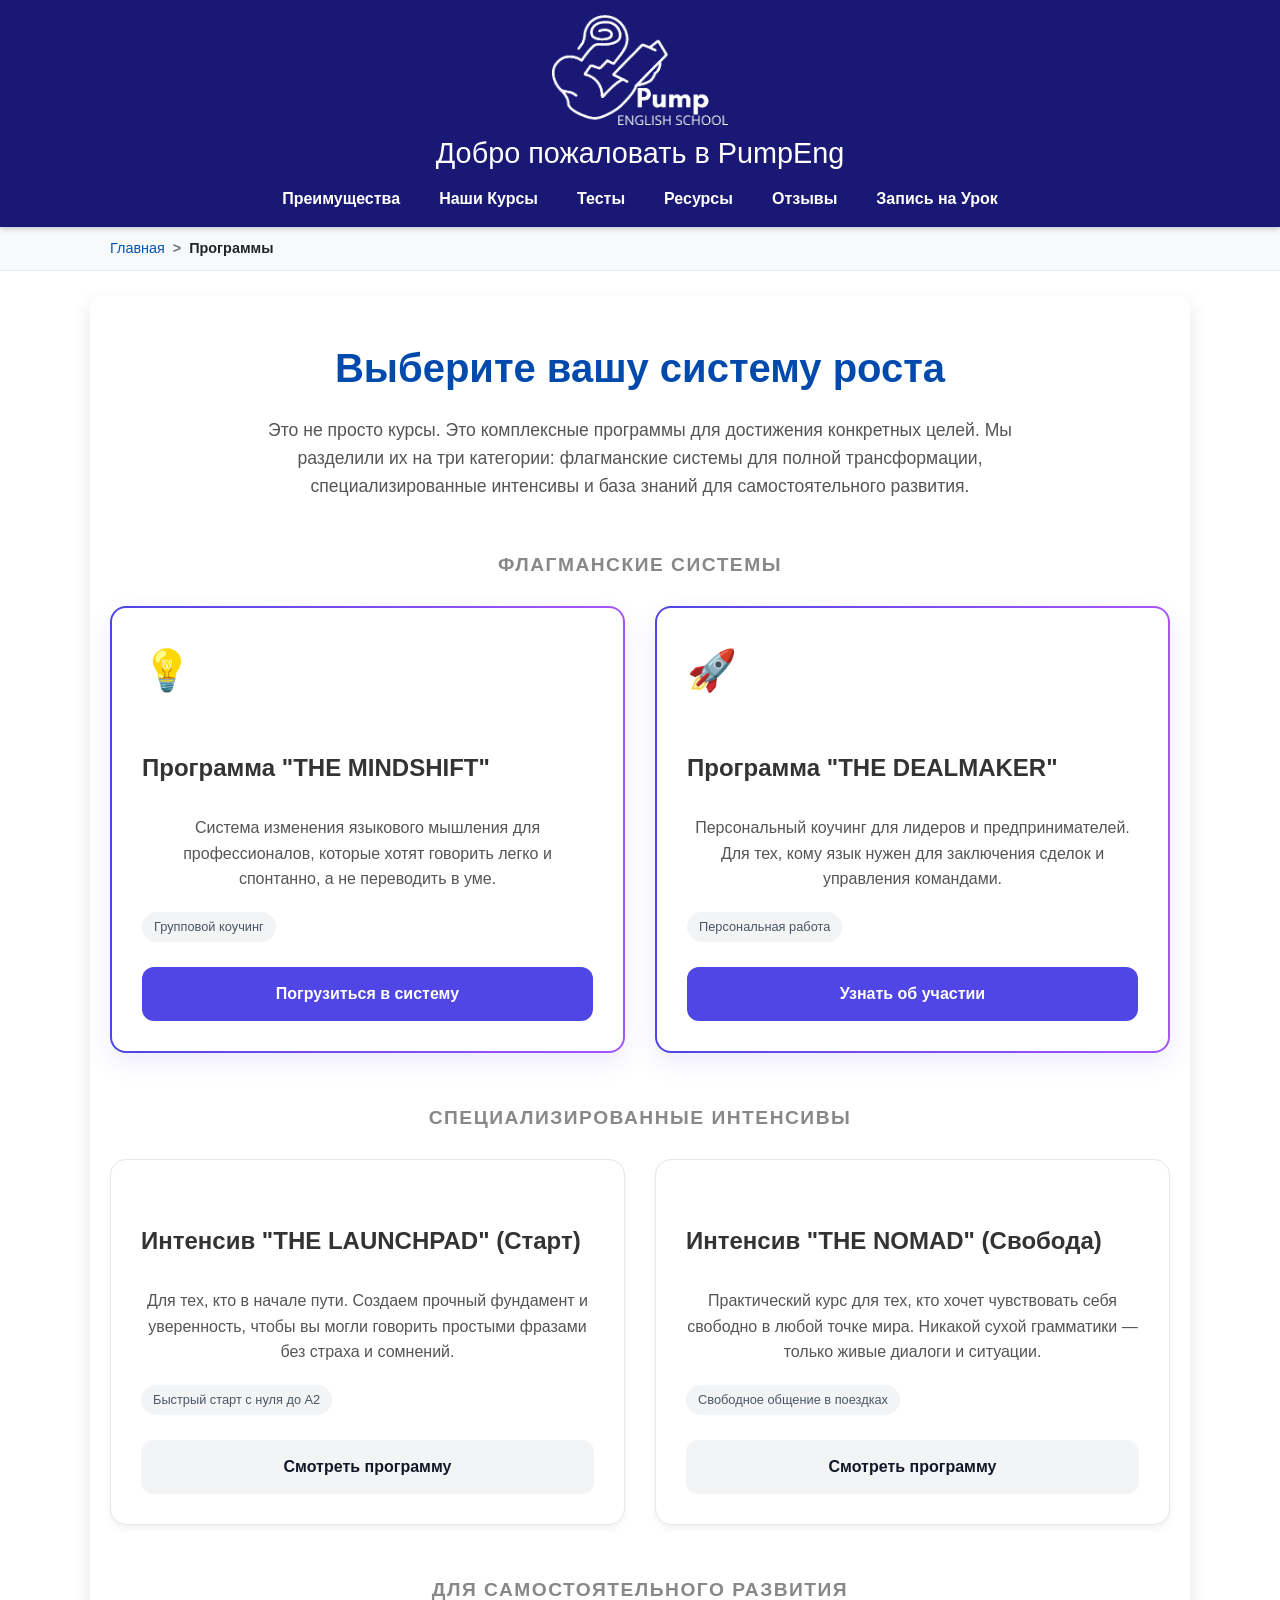
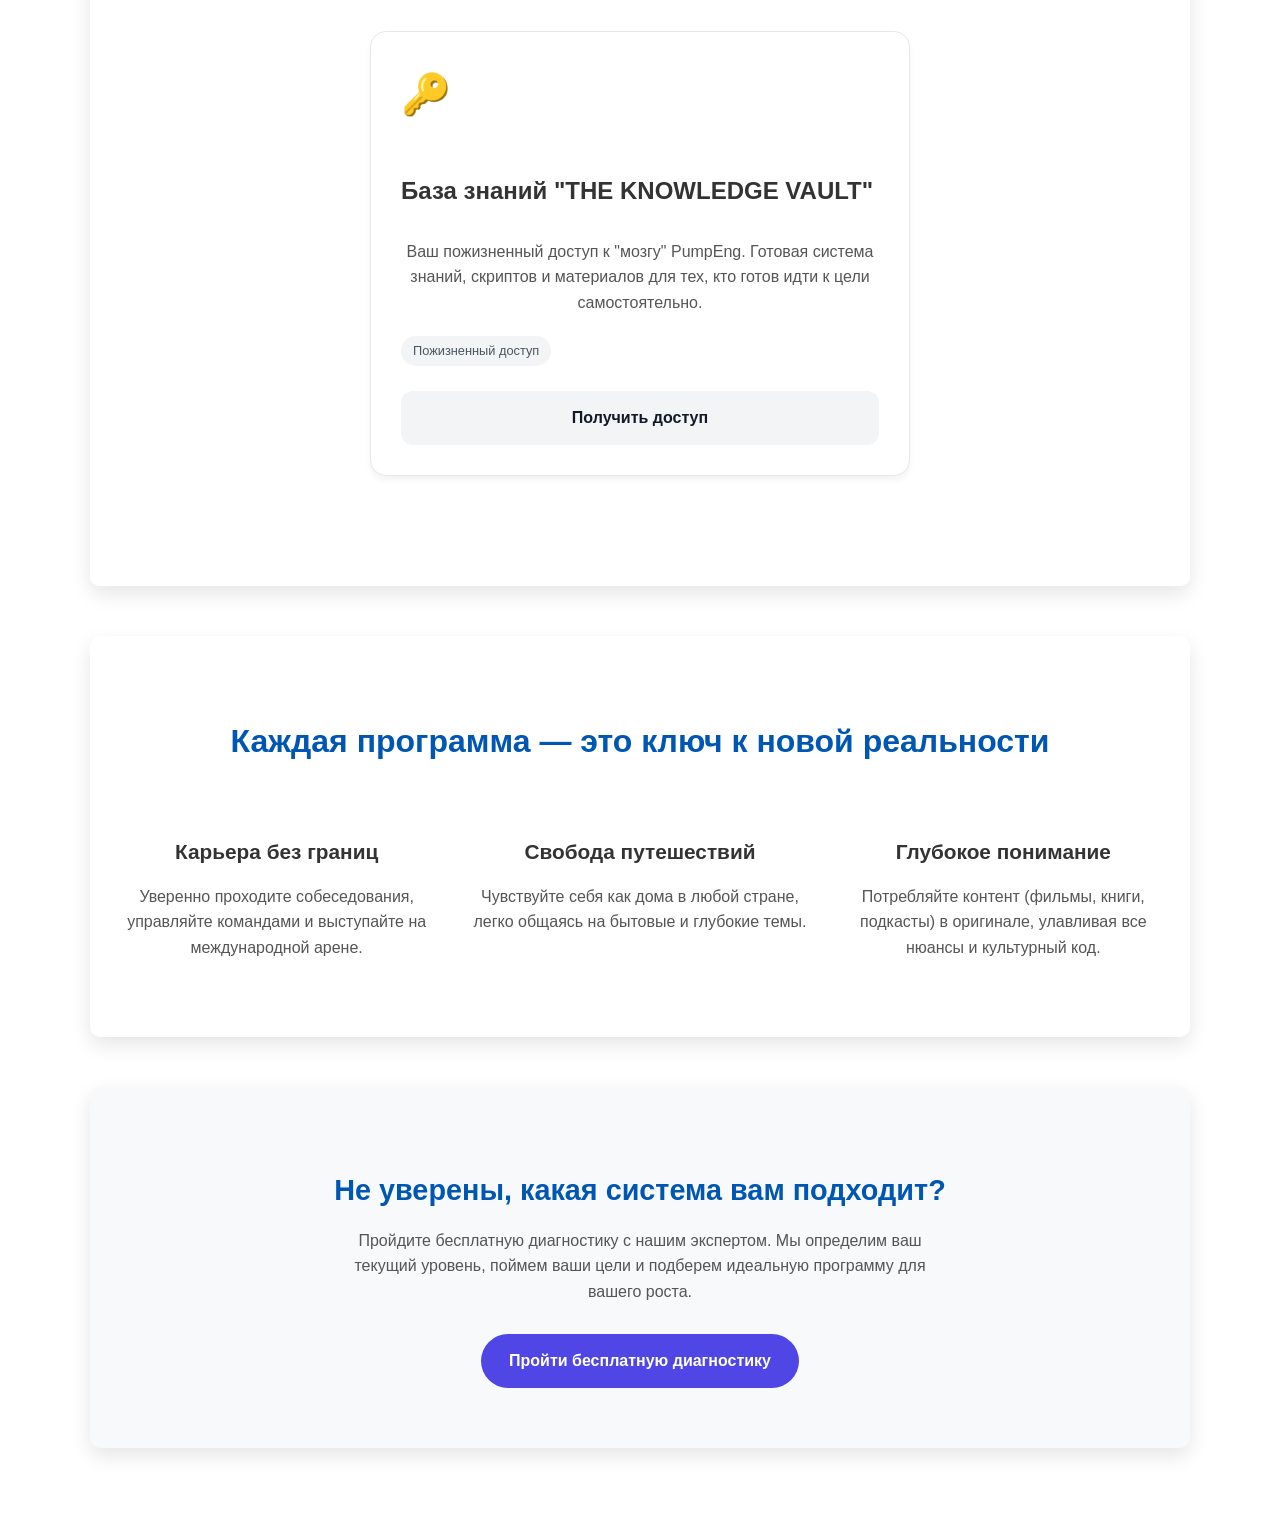
==== commit 66f03c34: "Update courses-overview.html" ====
--- a/courses-overview.html
+++ b/courses-overview.html
@@ -5,9 +5,9 @@
     <meta charset="UTF-8">
     <meta name="viewport" content="width=device-width, initial-scale=1.0">
     <title>Программы Роста - PumpEng</title>
-    <meta name="description" content="Выберите вашу систему роста в PumpEng: флагманские программы, специализированные интенсивы и курсы для всех уровней.">
-    <link rel="stylesheet" href="styles.css"> <!-- Основные стили (для шапки/подвала) -->
-    <link rel="stylesheet" href="courses-overview-styles.css"> <!-- Обновленные стили для этой страницы -->
+    <meta name="description" content="Выберите вашу систему роста в PumpEng: флагманские программы, интенсивы и база знаний.">
+    <link rel="stylesheet" href="styles.css">
+    <link rel="stylesheet" href="courses-overview-styles.css">
 </head>
 <body>
     <header>
@@ -18,170 +18,101 @@
     <nav aria-label="breadcrumb" class="breadcrumbs-container">
         <ol class="breadcrumbs">
             <li class="breadcrumb-item"><a href="index.html">Главная</a></li>
-            <li class="breadcrumb-item active" aria-current="page">Программы</li>
+            <li class="breadcrumb-item active" aria-current="page">Программы</a></li>
         </ol>
     </nav>
-        <section id="courses-hero">
-            <div class="hero-content">
-                <h1>Выберите вашу систему роста</h1>
-                <p>Это не просто курсы. Это комплексные программы, созданные для достижения конкретных целей. Мы разделили их на три категории: флагманские системы для полной трансформации, специализированные интенсивы и база знаний для самостоятельного развития.</p>
-            </div>
-        </section>
 
-        <section id="courses-list">
-            <div class="course-cards-container">
-
-                <!-- ============================================= -->
-                <!-- === НОВЫЙ БЛОК: ФЛАГМАНСКИЕ СИСТЕМЫ === -->
-                <!-- ============================================= -->
-                <h3 class="program-section-title">Флагманские Системы</h3>
-
-                <!-- Карточка THE MINDSHIFT -->
-                <div class="course-overview-card premium">
-                  <div class="card-icon">💡</div>
-                  <h4>Программа "THE MINDSHIFT"</h4>
-                  <p class="card-description">Система изменения языкового мышления для профессионалов, которые хотят говорить легко и спонтанно, а не переводить в уме.</p>
-                  <div class="tag">Групповой коучинг</div>
-                  <a href="#link-to-mindshift-details" class="button-primary">Погрузиться в систему</a>
-                </div>
-
-                <!-- Карточка THE DEALMAKER -->
-                <div class="course-overview-card premium">
-                  <div class="card-icon">🚀</div>
-                  <h4>Программа "THE DEALMAKER"</h4>
-                  <p class="card-description">Персональный коучинг для лидеров и предпринимателей. Для тех, кому язык нужен для заключения сделок и управления командами.</p>
-                  <div class="tag">Персональная работа</div>
-                  <a href="#link-to-dealmaker-details" class="button-primary">Узнать об участии</a>
-                </div>
-
-                <!-- ============================================= -->
-                <!-- === НОВЫЙ БЛОК: ИНТЕНСИВЫ И КУРСЫ === -->
-                <!-- ============================================= -->
-                <h3 class="program-section-title">Специализированные Интенсивы и Курсы</h3>
-                
-                <!-- СТАРЫЕ КАРТОЧКИ (некоторые с ребрендингом) -->
-                <div class="course-overview-card theme-beginner">
-                    <div class="card-icon"><i class="fas fa-rocket"></i></div>
-                    <h4>Интенсив "THE LAUNCHPAD" (Старт)</h4>
-                    <p class="card-subtitle">Быстрый старт с нуля до A2</p>
-                    <p class="card-description">Для тех, кто в начале пути. Создаем прочный фундамент и уверенность, чтобы вы могли говорить простыми фразами без страха и сомнений.</p>
-                    <a href="beginner-intensive.html" class="course-overview-button">Смотреть программу</a>
-                </div>
-
-                <div class="course-overview-card theme-travel">
-                    <div class="card-icon"><i class="fas fa-plane-departure"></i></div>
-                    <h4>Интенсив "THE NOMAD" (Свобода)</h4>
-                     <p class="card-subtitle">Свободное общение в поездках</p>
-                    <p class="card-description">Практический курс для тех, кто хочет чувствовать себя свободно в любой точке мира. Никакой сухой грамматики — только живые диалоги и ситуации.</p>
-                    <a href="travel-english.html" class="course-overview-button">Смотреть программу</a>
-                </div>
-
-                <div class="course-overview-card theme-business">
-                    <div class="card-icon"><i class="fas fa-briefcase"></i></div>
-                    <h3>Деловой английский</h3>
-                    <p class="card-subtitle">Уверенность на переговорах и в переписке</p>
-                    <p class="card-description">Для тех, кто хочет свободно общаться в бизнес-среде, вести проекты и выходить на международный уровень.</p>
-                    <a href="business-english.html" class="course-overview-button">Подробнее о курсе</a>
-                </div>
-
-                <div class="course-overview-card theme-presentations">
-                    <div class="card-icon"><i class="fas fa-microphone-alt"></i></div>
-                    <h3>Выступления и презентации</h3>
-                    <p class="card-subtitle">Убеждайте аудиторию на английском</p>
-                    <p class="card-description">Научитесь создавать и проводить впечатляющие презентации, уверенно отвечать на вопросы.</p>
-                    <a href="presentation-prep.html" class="course-overview-button">Подробнее о курсе</a>
-                </div>
-
-                <!-- Остальные карточки остаются как были -->
-                <div class="course-overview-card theme-advanced">
-                    <div class="card-icon"><i class="fas fa-brain"></i></div>
-                    <h3>Advanced темы (C1)</h3>
-                    <p class="card-subtitle">Для глубокого погружения в язык</p>
-                    <p class="card-description">Разбор сложных грамматических нюансов, идиом, сленга и актуальных тем для продвинутых студентов.</p>
-                    <a href="advanced-topics.html" class="course-overview-button">Подробнее о курсе</a>
-                </div>
-
-                <div class="course-overview-card theme-levels">
-                    <div class="card-icon"><i class="fas fa-layer-group"></i></div>
-                    <h3>Общие курсы (A1-C1)</h3>
-                    <p class="card-subtitle">Все уровни английского по CEFR</p>
-                    <p class="card-description">Систематическое изучение английского языка от начального до продвинутого уровня.</p>
-                    <a href="a1-c1-courses.html" class="course-overview-button">Подробнее о курсе</a>
-                </div>
-
-                <div class="course-overview-card theme-professional">
-                    <div class="card-icon"><i class="fas fa-user-tie"></i></div>
-                    <h3>Профессиональный английский</h3>
-                    <p class="card-subtitle">Английский для вашей карьеры</p>
-                    <p class="card-description">Специализированная лексика и навыки для различных профессиональных сфер (IT, медицина, юриспруденция и др.).</p>
-                    <a href="professional-english.html" class="course-overview-button">Подробнее о курсе</a>
-                </div>
-
-                <div class="course-overview-card theme-kids">
-                    <div class="card-icon"><i class="fas fa-child"></i></div>
-                    <h3>Английский для детей</h3>
-                    <p class="card-subtitle">Веселое и эффективное обучение</p>
-                    <p class="card-description">Игровые методики, песни и интерактивные задания для самых маленьких студентов.</p>
-                    <a href="english-for-kids.html" class="course-overview-button">Подробнее о курсе</a>
-                </div>
-
-                 <div class="course-overview-card theme-ielts">
-                    <div class="card-icon"><i class="fas fa-award"></i></div>
-                    <h3>Подготовка к IELTS</h3>
-                    <p class="card-subtitle">Высокий балл – ваша цель</p>
-                    <p class="card-description">Комплексная подготовка ко всем частям экзамена IELTS (Academic & General) с опытными преподавателями.</p>
-                    <a href="ielts-prep.html" class="course-overview-button">Подробнее о курсе</a>
-                </div>
-
-                <div class="course-overview-card theme-cv">
-                    <div class="card-icon"><i class="fas fa-file-alt"></i></div>
-                    <h3>Написание CV</h3>
-                    <p class="card-subtitle">Ваш ключ к успешной карьере</p>
-                    <p class="card-description">Создайте профессиональное и привлекательное резюме на английском, которое заметят работодатели.</p>
-                    <a href="cv-writing.html" class="course-overview-button">Подробнее о курсе</a>
-                </div>
-
-                <div class="course-overview-card theme-essay">
-                    <div class="card-icon"><i class="fas fa-pen-fancy"></i></div>
-                    <h3>Написание сочинений (Essay)</h3>
-                    <p class="card-subtitle">Структура, аргументация, стиль</p>
-                    <p class="card-description">Научитесь писать различные типы эссе на английском языке для учебы или экзаменов.</p>
-                    <a href="essay-writing.html" class="course-overview-button">Подробнее о курсе</a>
-                </div>
-
-                <div class="course-overview-card theme-speaking">
-                    <div class="card-icon"><i class="fas fa-comments"></i></div>
-                    <h3>Разговорный клуб</h3>
-                    <p class="card-subtitle">Практика общения и преодоление барьера</p>
-                    <p class="card-description">Неформальное общение на интересные темы для развития беглости речи и уверенности.</p>
-                    <a href="speaking-club.html" class="course-overview-button">Подробнее о курсе</a>
-                </div>
-
-                <div class="course-overview-card theme-foreign">
-                    <div class="card-icon"><i class="fas fa-language"></i></div>
-                    <h3>Русский как иностранный</h3>
-                    <p class="card-subtitle">Изучайте русский с нами</p>
-                    <p class="card-description">Курсы русского языка для иностранцев всех уровней, от базового до продвинутого.</p>
-                    <a href="russian-as-foreign.html" class="course-overview-button">Подробнее о курсе</a>
-                </div>
-
-                 <div class="course-overview-card theme-foreign">
-                    <div class="card-icon"><i class="fas fa-flag"></i></div>
-                    <h3>Курсы турецкого языка</h3>
-                    <p class="card-subtitle">Откройте для себя турецкий язык</p>
-                    <p class="card-description">Изучение турецкого языка с нуля или для продолжающих. Культура и общение.</p>
-                    <a href="turkish-courses.html" class="course-overview-button">Подробнее о курсе</a>
+    <section id="programs-showcase">
+        <div class="container">
+            <h2>Выберите вашу систему роста</h2>
+            <p class="section-subtitle">Это не просто курсы. Это комплексные программы для достижения конкретных целей. Мы разделили их на три категории: флагманские системы для полной трансформации, специализированные интенсивы и база знаний для самостоятельного развития.</p>
+            
+            <div class="program-section">
+                <h3>ФЛАГМАНСКИЕ СИСТЕМЫ</h3>
+                <div class="cards-container premium-cards">
+                    <div class="course-card premium">
+                      <div class="card-icon">💡</div>
+                      <h4>Программа "THE MINDSHIFT"</h4>
+                      <p class="description">Система изменения языкового мышления для профессионалов, которые хотят говорить легко и спонтанно, а не переводить в уме.</p>
+                      <div class="tag">Групповой коучинг</div>
+                      <a href="#link-to-mindshift-details" class="button-primary">Погрузиться в систему</a>
+                    </div>
+                    <div class="course-card premium">
+                      <div class="card-icon">🚀</div>
+                      <h4>Программа "THE DEALMAKER"</h4>
+                      <p class="description">Персональный коучинг для лидеров и предпринимателей. Для тех, кому язык нужен для заключения сделок и управления командами.</p>
+                      <div class="tag">Персональная работа</div>
+                      <a href="#link-to-dealmaker-details" class="button-primary">Узнать об участии</a>
+                    </div>
                 </div>
             </div>
-        </section>
-    </main>
+
+            <div class="program-section">
+                <h3>СПЕЦИАЛИЗИРОВАННЫЕ ИНТЕНСИВЫ</h3>
+                <div class="cards-container">
+                    <div class="course-card">
+                      <h4>Интенсив "THE LAUNCHPAD" (Старт)</h4>
+                      <p class="description">Для тех, кто в начале пути. Создаем прочный фундамент и уверенность, чтобы вы могли говорить простыми фразами без страха и сомнений.</p>
+                      <div class="tag">Быстрый старт с нуля до А2</div>
+                      <a href="#link-to-launchpad-details" class="button-secondary">Смотреть программу</a>
+                    </div>
+                    <div class="course-card">
+                      <h4>Интенсив "THE NOMAD" (Свобода)</h4>
+                      <p class="description">Практический курс для тех, кто хочет чувствовать себя свободно в любой точке мира. Никакой сухой грамматики — только живые диалоги и ситуации.</p>
+                      <div class="tag">Свободное общение в поездках</div>
+                      <a href="#link-to-nomad-details" class="button-secondary">Смотреть программу</a>
+                    </div>
+                </div>
+            </div>
+
+            <div class="program-section">
+                <h3>ДЛЯ САМОСТОЯТЕЛЬНОГО РАЗВИТИЯ</h3>
+                <div class="cards-container single-card-container">
+                    <div class="course-card">
+                      <div class="card-icon">🔑</div>
+                      <h4>База знаний "THE KNOWLEDGE VAULT"</h4>
+                      <p class="description">Ваш пожизненный доступ к "мозгу" PumpEng. Готовая система знаний, скриптов и материалов для тех, кто готов идти к цели самостоятельно.</p>
+                      <div class="tag">Пожизненный доступ</div>
+                      <a href="#link-to-vault-details" class="button-secondary">Получить доступ</a>
+                    </div>
+                </div>
+            </div>
+        </div>
+    </section>
+
+    <section id="outcomes-section">
+        <div class="container">
+            <h3 class="section-title">Каждая программа — это ключ к новой реальности</h3>
+            <div class="outcomes-grid">
+                <div class="outcome-card">
+                    <h4>Карьера без границ</h4>
+                    <p>Уверенно проходите собеседования, управляйте командами и выступайте на международной арене.</p>
+                </div>
+                <div class="outcome-card">
+                    <h4>Свобода путешествий</h4>
+                    <p>Чувствуйте себя как дома в любой стране, легко общаясь на бытовые и глубокие темы.</p>
+                </div>
+                <div class="outcome-card">
+                    <h4>Глубокое понимание</h4>
+                    <p>Потребляйте контент (фильмы, книги, подкасты) в оригинале, улавливая все нюансы и культурный код.</p>
+                </div>
+            </div>
+        </div>
+    </section>
+
+    <section id="final-cta">
+        <div class="container">
+            <h3>Не уверены, какая система вам подходит?</h3>
+            <p>Пройдите бесплатную диагностику с нашим экспертом. Мы определим ваш текущий уровень, поймем ваши цели и подберем идеальную программу для вашего роста.</p>
+            <a href="https://wa.me/905349158568?text=Здравствуйте,%20хочу%20пройти%20бесплатную%20диагностику%20для%20подбора%20программы" class="btn btn-primary" target="_blank">Пройти бесплатную диагностику</a>
+        </div>
+    </section>
+   </main>
 
     <footer>
         <!-- Подвал -->
     </footer>
-
-     <button id="scrollToTopBtn" title="Наверх"><i class="fas fa-arrow-up"></i></button>
-
+    <button id="scrollToTopBtn" title="Наверх"><i class="fas fa-arrow-up"></i></button>
     <script src="script.js"></script>
 </body>
 </html>
--- a/courses-overview-styles.css
+++ b/courses-overview-styles.css
@@ -1,221 +1,66 @@
-/* courses-overview-styles.css (Интегрированная версия) */
+/* courses-overview-styles.css (Новая версия под "Выставочный Зал") */
+#programs-showcase { padding: 40px 0 60px 0; text-align: center; }
+#programs-showcase .container { max-width: 1100px; margin: 0 auto; padding: 0 20px; }
+#programs-showcase h2 { font-size: 2.5em; font-weight: 800; margin-bottom: 16px; }
+#programs-showcase .section-subtitle { font-size: 1.1em; color: #555; max-width: 800px; margin: 0 auto 50px auto; line-height: 1.6; }
 
-#courses-hero {
-    background: linear-gradient(rgba(0, 60, 140, 0.85), rgba(0, 40, 100, 0.9));
-    color: white;
-    padding: 50px 20px;
-    text-align: center;
-    margin-bottom: 0;
-    width: 100%;
-    max-width: none;
+.program-section { margin-bottom: 50px; }
+.program-section h3 { font-size: 1.2em; font-weight: bold; color: #888; letter-spacing: 1.5px; text-transform: uppercase; margin-bottom: 25px; }
+
+.cards-container { display: grid; gap: 30px; }
+.cards-container.premium-cards, .cards-container:not(.single-card-container) { grid-template-columns: repeat(2, 1fr); }
+.single-card-container { max-width: 540px; margin: 0 auto; }
+
+.course-card {
+    background-color: #fff; border: 1px solid #e5e7eb; border-radius: 16px; padding: 30px;
+    text-align: left; box-shadow: 0 4px 6px rgba(0,0,0,0.05);
+    transition: transform 0.3s ease, box-shadow 0.3s ease;
+    display: flex; flex-direction: column;
+}
+.course-card:hover { transform: translateY(-5px); box-shadow: 0 10px 20px rgba(0,0,0,0.08); }
+
+.course-card.premium {
+    border: 2px solid transparent;
+    background-image: linear-gradient(white, white), linear-gradient(to right, #4f46e5, #a855f7);
+    background-origin: border-box; background-clip: padding-box, border-box;
+    box-shadow: 0 10px 25px rgba(79, 70, 229, 0.1);
 }
 
-#courses-hero .hero-content h1 {
-    font-size: 2.6em;
-    margin-bottom: 15px;
-    color: #f0a500;
+.card-icon { font-size: 2.5em; margin-bottom: 15px; }
+.course-card h4 { font-size: 1.5em; font-weight: 700; margin-bottom: 12px; }
+.course-card .description { font-size: 1em; color: #555; line-height: 1.6; margin-bottom: 20px; flex-grow: 1; }
+.course-card .tag {
+    display: inline-block; background-color: #f3f4f6; color: #4b5563; font-size: 0.8em;
+    font-weight: 500; padding: 5px 12px; border-radius: 50px;
+    margin-bottom: 25px; align-self: flex-start;
 }
 
-#courses-hero .hero-content p {
-    font-size: 1.15em;
-    max-width: 750px;
-    margin: 0 auto 15px auto;
-    line-height: 1.6;
+.button-primary, .button-secondary {
+    display: block; width: 100%; text-align: center; padding: 14px 20px;
+    border-radius: 12px; text-decoration: none; font-weight: 700;
+    transition: transform 0.2s ease, box-shadow 0.2s ease;
+}
+.button-primary { background-color: #4f46e5; color: #fff; }
+.button-primary:hover { transform: scale(1.03); box-shadow: 0 8px 15px rgba(79, 70, 229, 0.2); }
+.button-secondary { background-color: #f3f4f6; color: #111827; }
+.button-secondary:hover { background-color: #e5e7eb; transform: scale(1.03); }
+
+#outcomes-section { background-color: #fff; text-align: center; padding: 60px 20px; }
+#outcomes-section .section-title { font-size: 2em; font-weight: 800; margin-bottom: 40px; }
+.outcomes-grid { display: grid; grid-template-columns: repeat(3, 1fr); gap: 30px; max-width: 1100px; margin: 0 auto; }
+.outcome-card h4 { font-size: 1.3em; font-weight: 700; margin-bottom: 12px; }
+.outcome-card p { color: #555; line-height: 1.6; }
+
+#final-cta { background-color: #f8f9fa; text-align: center; padding: 60px 20px; }
+#final-cta h3 { font-size: 1.8em; font-weight: 700; margin-bottom: 15px; }
+#final-cta p { max-width: 600px; margin: 0 auto 30px auto; color: #555; line-height: 1.6; }
+#final-cta .btn-primary {
+    background-color: #4f46e5; color: #fff; padding: 14px 28px;
+    border-radius: 50px; text-decoration: none; font-weight: 700; display: inline-block;
 }
 
-/* Секция со списком курсов */
-#courses-list {
-    padding-top: 40px;
-    padding-bottom: 50px;
-    background-color: #f8f9fa;
+@media (max-width: 768px) {
+    #programs-showcase h2 { font-size: 2em; }
+    .cards-container.premium-cards, .cards-container:not(.single-card-container) { grid-template-columns: 1fr; }
+    .outcomes-grid { grid-template-columns: 1fr; }
 }
-
-/* СЕТКА */
-.course-cards-container {
-    display: grid;
-    grid-template-columns: repeat(auto-fit, minmax(320px, 1fr));
-    gap: 25px;
-    max-width: 1200px;
-    margin: 0 auto;
-    padding: 0 20px;
-}
-
-/* === НОВЫЕ СТИЛИ: ЗАГОЛОВКИ ВНУТРИ СЕТКИ === */
-.program-section-title {
-    grid-column: 1 / -1; /* Заставляет заголовок занимать всю ширину сетки */
-    font-size: 1.2em;
-    font-weight: bold;
-    color: #888;
-    letter-spacing: 1.5px;
-    text-transform: uppercase;
-    margin-bottom: 10px;
-    margin-top: 20px;
-    text-align: center;
-}
-.program-section-title:first-of-type {
-    margin-top: 0;
-}
-
-
-/* ОБЩИЕ СТИЛИ КАРТОЧЕК (старые) */
-.course-overview-card {
-    background-color: #ffffff;
-    border-radius: 10px;
-    padding: 25px;
-    text-align: center;
-    box-shadow: 0 6px 18px rgba(0, 0, 0, 0.07);
-    transition: transform 0.3s ease, box-shadow 0.3s ease;
-    display: flex;
-    flex-direction: column;
-    border-left: 6px solid transparent;
-}
-
-.course-overview-card:hover {
-    transform: translateY(-6px);
-    box-shadow: 0 10px 25px rgba(0, 0, 0, 0.1);
-}
-
-/* === НОВЫЕ СТИЛИ: ПРЕМИУМ КАРТОЧКИ === */
-.course-overview-card.premium {
-    border: 2px solid transparent;
-    border-left-width: 2px;
-    background-image: linear-gradient(white, white), 
-                      linear-gradient(to right, #4f46e5, #a855f7);
-    background-origin: border-box;
-    background-clip: padding-box, border-box;
-    box-shadow: 0 10px 25px rgba(79, 70, 229, 0.1);
-    text-align: left; /* Премиум карточки - текст слева */
-    padding: 30px;
-}
-.course-overview-card.premium .card-icon {
-    text-align: left;
-}
-
-
-/* Тематические цвета для левой рамки и иконки (старые) */
-.course-overview-card.theme-business { border-left-color: #2c3e50; }
-.course-overview-card.theme-business .card-icon { color: #2c3e50; }
-.course-overview-card.theme-travel { border-left-color: #2980b9; }
-.course-overview-card.theme-travel .card-icon { color: #2980b9; }
-.course-overview-card.theme-beginner { border-left-color: #27ae60; }
-.course-overview-card.theme-beginner .card-icon { color: #27ae60; }
-/* ... и так далее для всех остальных тем ... */
-.course-overview-card.theme-presentations { border-left-color: #8e44ad; }
-.course-overview-card.theme-presentations .card-icon { color: #8e44ad; }
-.course-overview-card.theme-advanced { border-left-color: #d35400; }
-.course-overview-card.theme-advanced .card-icon { color: #d35400; }
-.course-overview-card.theme-levels { border-left-color: #7f8c8d; }
-.course-overview-card.theme-levels .card-icon { color: #7f8c8d; }
-.course-overview-card.theme-professional { border-left-color: #16a085; }
-.course-overview-card.theme-professional .card-icon { color: #16a085; }
-.course-overview-card.theme-kids { border-left-color: #f39c12; }
-.course-overview-card.theme-kids .card-icon { color: #f39c12; }
-.course-overview-card.theme-ielts { border-left-color: #c0392b; }
-.course-overview-card.theme-ielts .card-icon { color: #c0392b; }
-.course-overview-card.theme-cv { border-left-color: #34495e; }
-.course-overview-card.theme-cv .card-icon { color: #34495e; }
-.course-overview-card.theme-essay { border-left-color: #9b59b6; }
-.course-overview-card.theme-essay .card-icon { color: #9b59b6; }
-.course-overview-card.theme-speaking { border-left-color: #e67e22; }
-.course-overview-card.theme-speaking .card-icon { color: #e67e22; }
-.course-overview-card.theme-foreign { border-left-color: #bdc3c7; }
-.course-overview-card.theme-foreign .card-icon { color: #7f8c8d; }
-
-
-/* ЭЛЕМЕНТЫ ВНУТРИ КАРТОЧЕК */
-.course-overview-card .card-icon {
-    font-size: 2.8em;
-    margin-bottom: 15px;
-}
-
-.course-overview-card h3, .course-overview-card h4 {
-    font-size: 1.5em;
-    margin-bottom: 8px;
-    color: #333;
-}
-.course-overview-card .card-subtitle {
-    font-size: 0.95em;
-    color: #777;
-    margin-bottom: 15px;
-    font-style: italic;
-}
-
-.course-overview-card .card-description {
-    font-size: 0.95em;
-    color: #555;
-    line-height: 1.5;
-    margin-bottom: 20px;
-    flex-grow: 1; /* Чтобы описание занимало место */
-}
-/* Для премиум-карточек текст описания слева */
-.course-overview-card.premium .card-description,
-.course-overview-card.premium .card-subtitle {
-    text-align: left;
-}
-
-
-/* === НОВЫЕ СТИЛИ: ТЕГИ === */
-.course-overview-card .tag {
-    display: inline-block;
-    background-color: #f3f4f6;
-    color: #4b5563;
-    font-size: 0.8em;
-    font-weight: 500;
-    padding: 5px 12px;
-    border-radius: 50px;
-    margin-bottom: 25px;
-    align-self: flex-start;
-}
-
-/* СТАРЫЕ КНОПКИ */
-.course-overview-button {
-    display: inline-block;
-    padding: 10px 22px;
-    font-size: 0.95em;
-    font-weight: bold;
-    color: #fff;
-    background-color: #0056b3;
-    text-decoration: none;
-    border-radius: 25px;
-    transition: background-color 0.3s ease, transform 0.2s ease;
-    align-self: center;
-    margin-top: auto;
-}
-.course-overview-button:hover {
-    background-color: #00428a;
-    transform: scale(1.03);
-}
-
-/* === НОВЫЕ СТИЛИ: НОВЫЕ КНОПКИ === */
-.button-primary, .button-secondary {
-    display: block;
-    width: 100%;
-    text-align: center;
-    padding: 14px 20px;
-    border-radius: 12px;
-    text-decoration: none;
-    font-weight: 700;
-    transition: transform 0.2s ease, box-shadow 0.2s ease;
-    margin-top: auto;
-}
-.button-primary {
-    background-color: #4f46e5;
-    color: #fff;
-}
-.button-primary:hover {
-    transform: scale(1.03);
-    box-shadow: 0 8px 15px rgba(79, 70, 229, 0.2);
-}
-
-
-/* Адаптивность */
-@media (max-width: 768px) {
-    #courses-hero .hero-content h1 { font-size: 2em; }
-    #courses-hero .hero-content p { font-size: 1.05em; }
-    .course-cards-container {
-        grid-template-columns: 1fr;
-    }
-    .course-overview-card h3, .course-overview-card h4 {
-        font-size: 1.3em;
-    }
-}
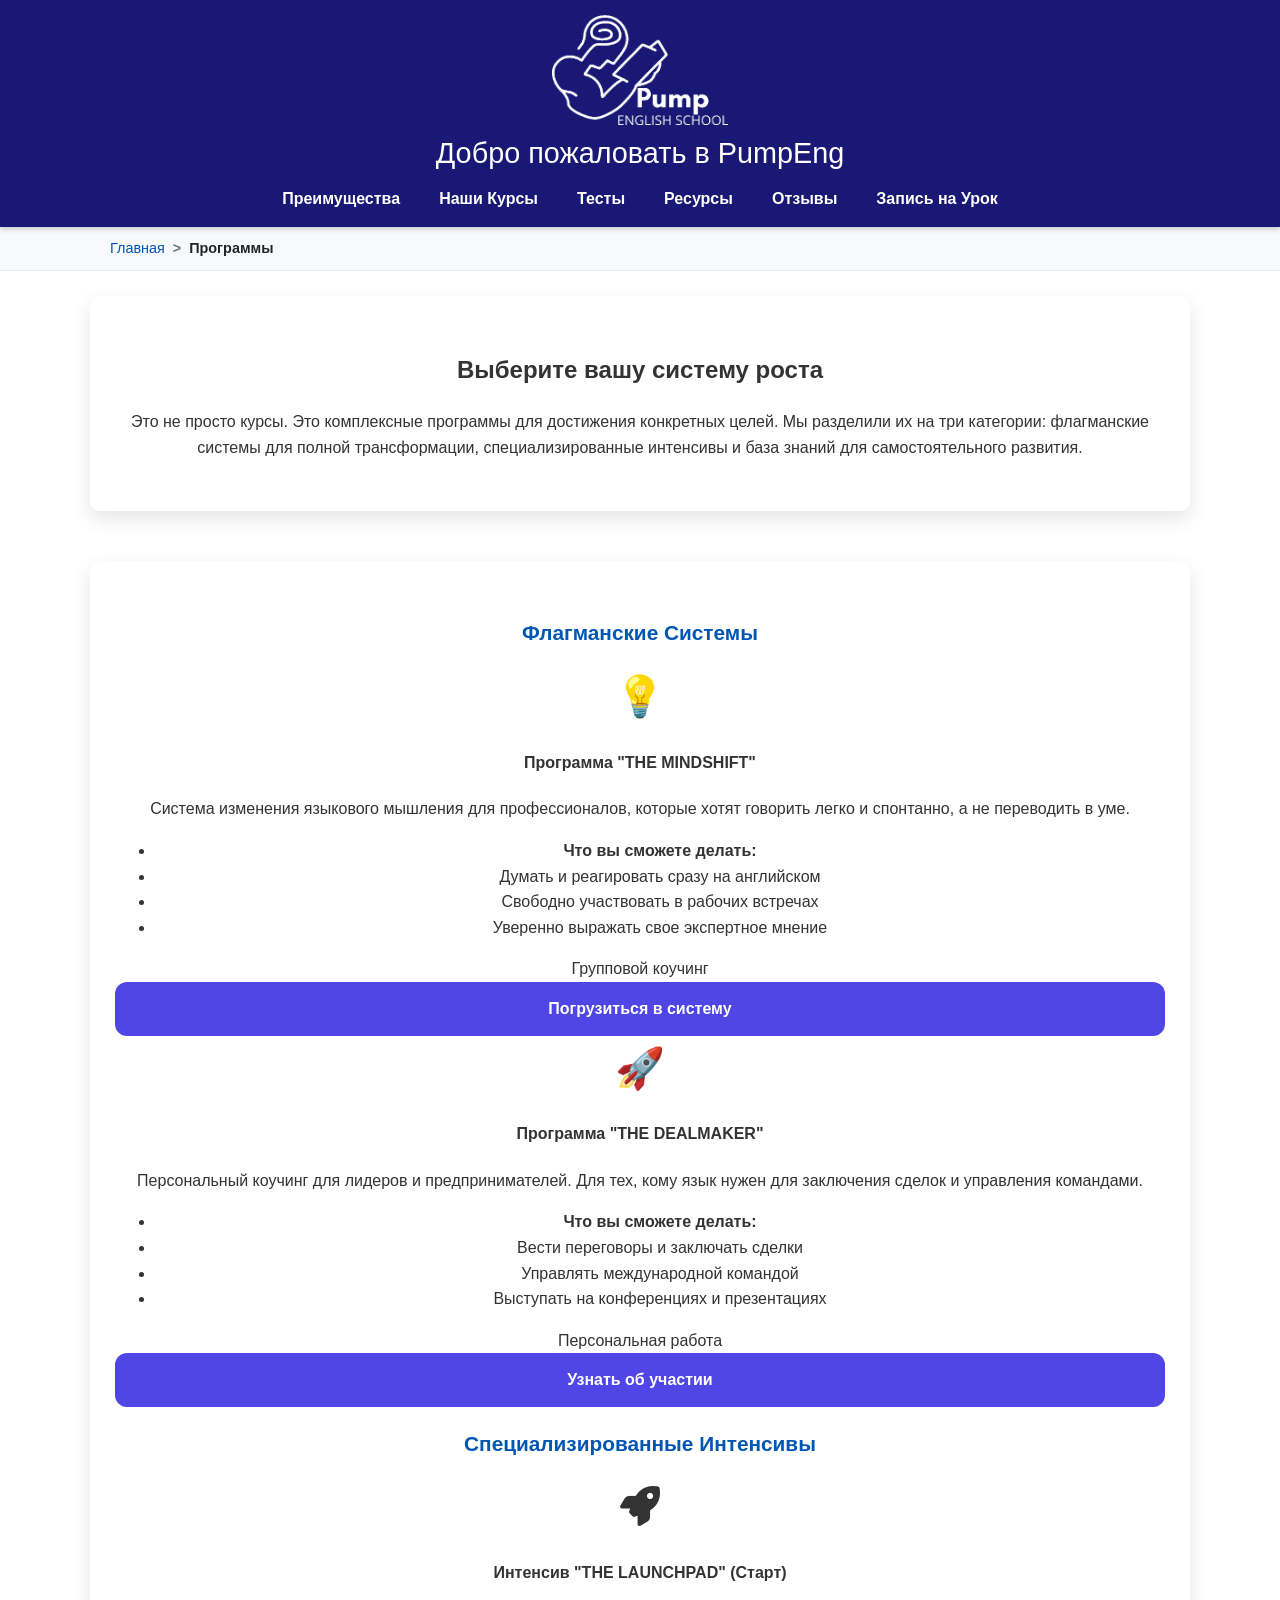
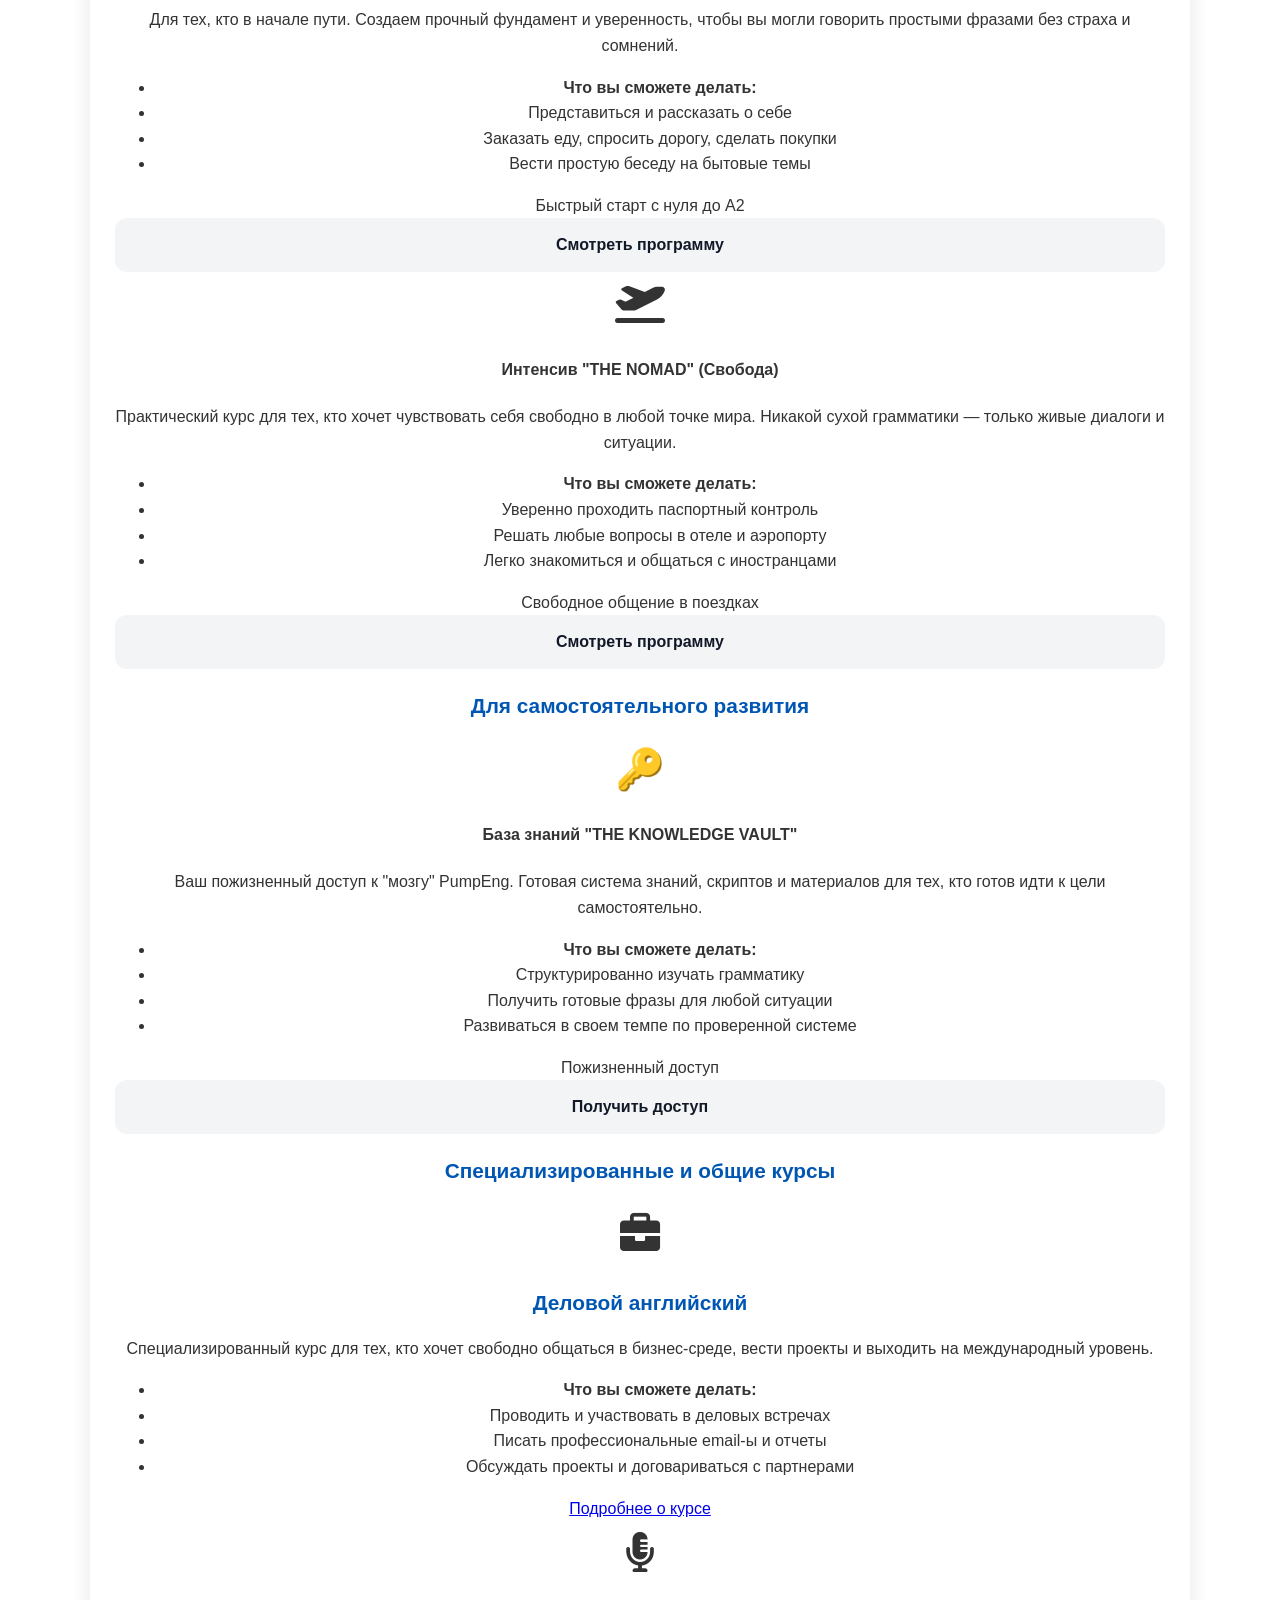
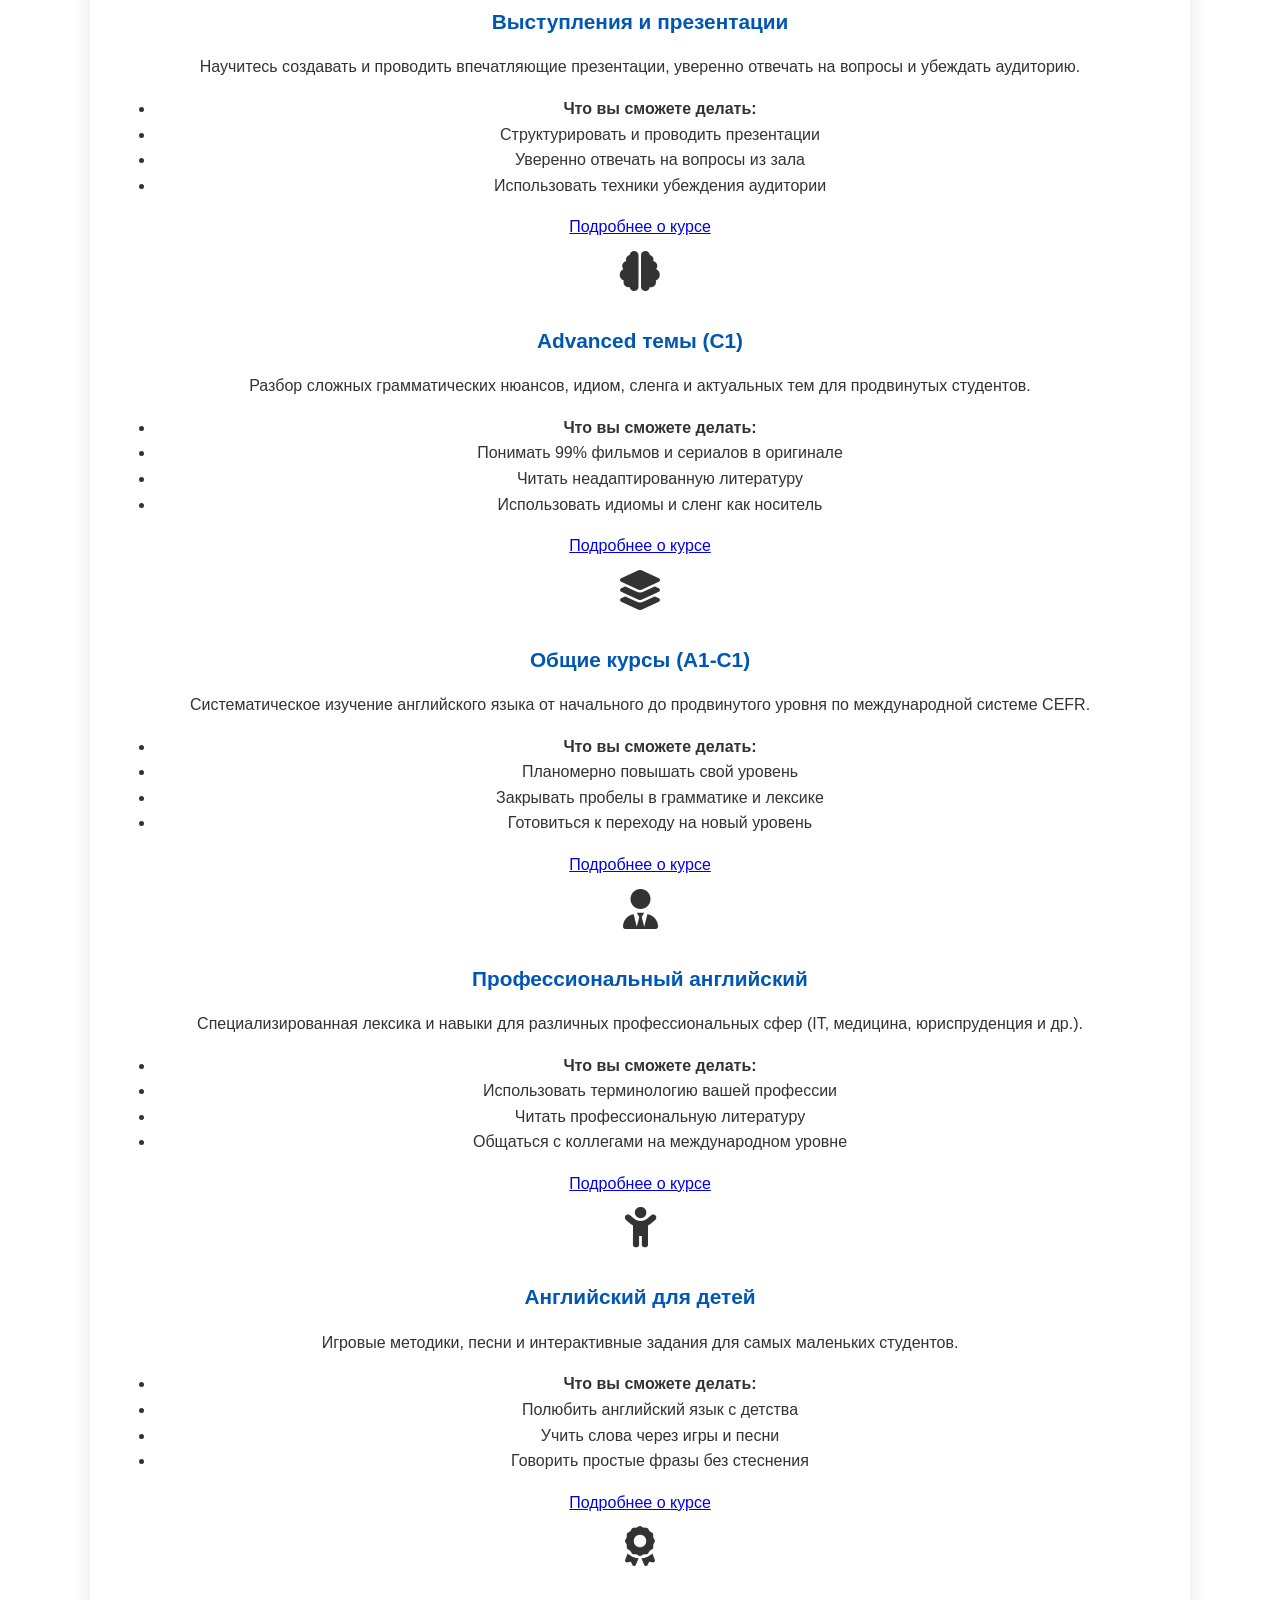
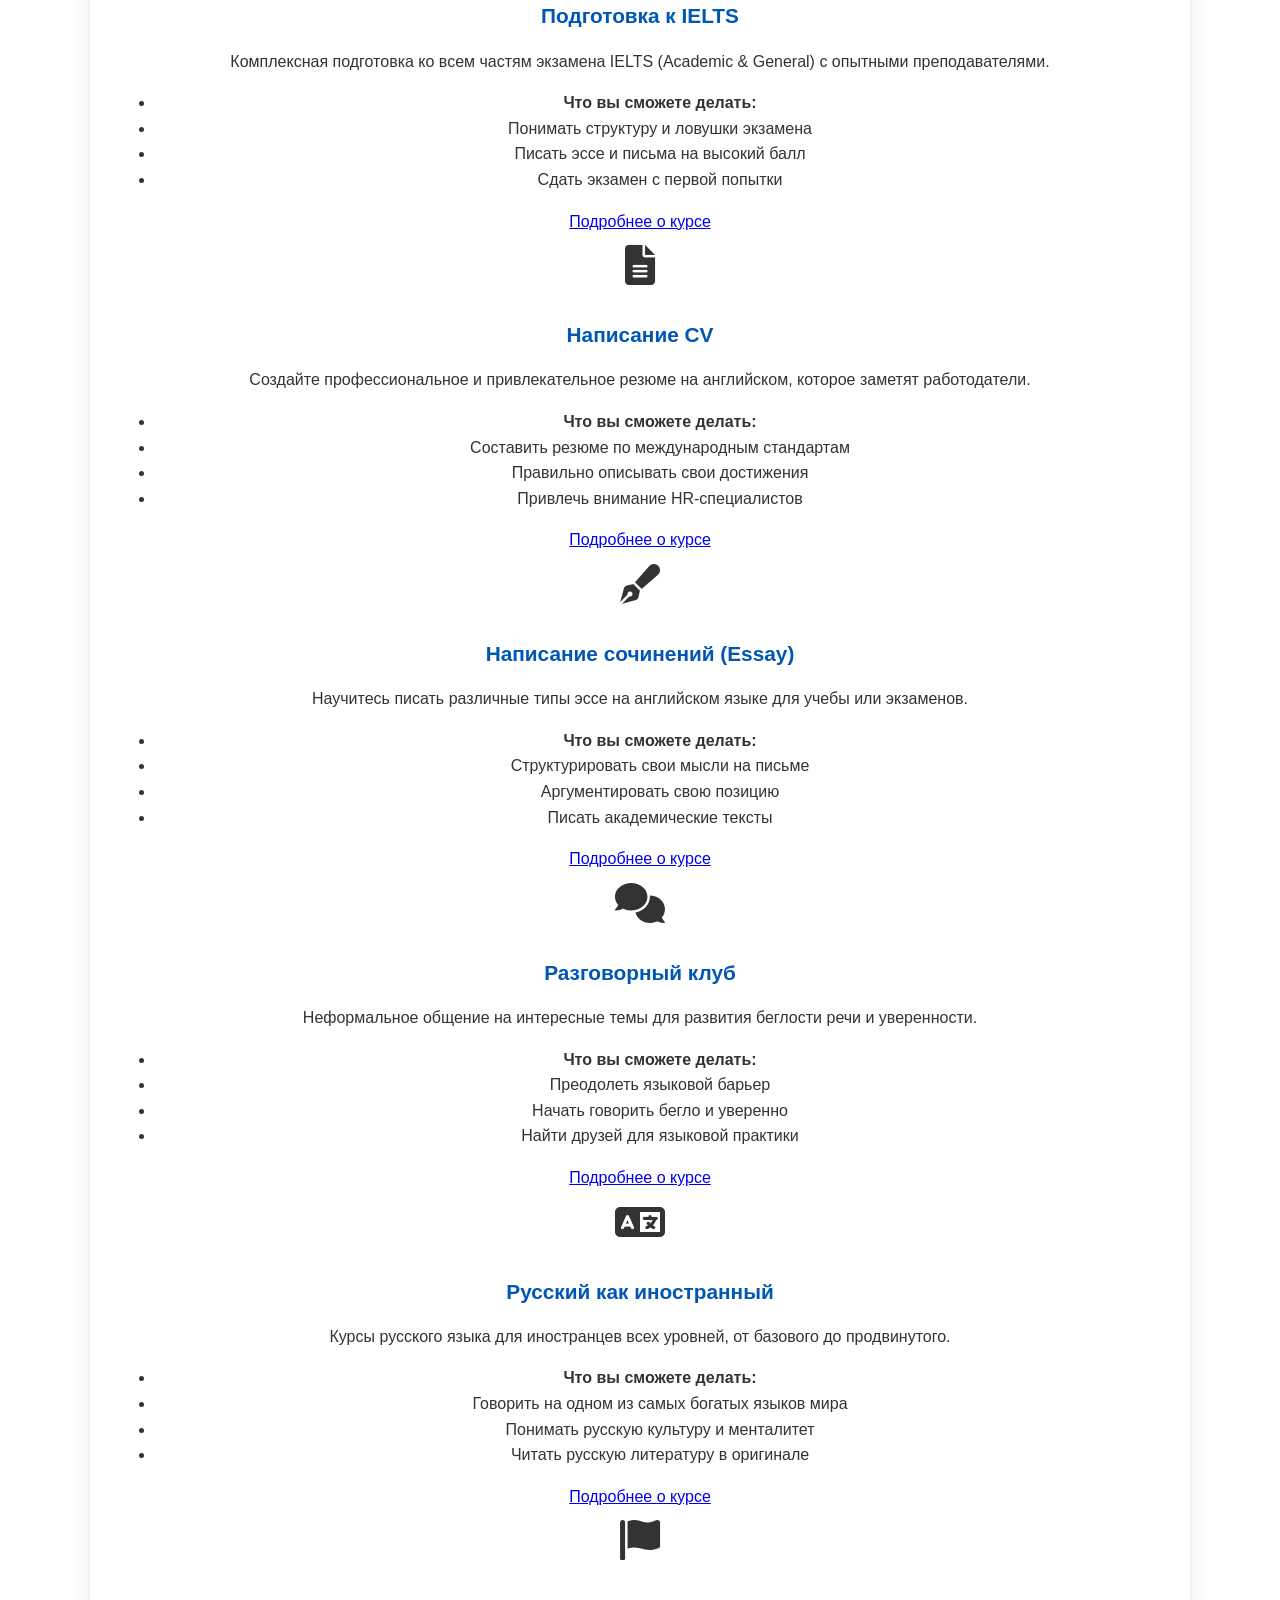
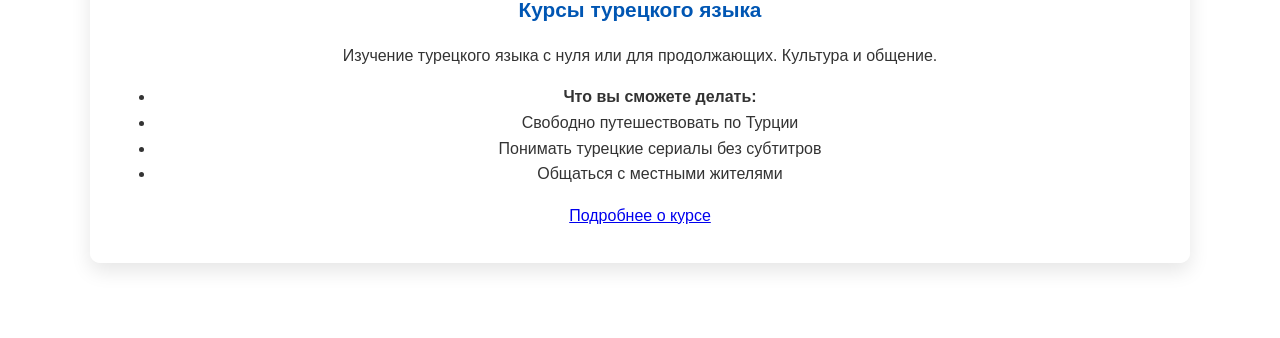
==== commit 7dfc4bfe: "Update courses-overview.html" ====
--- a/courses-overview.html
+++ b/courses-overview.html
@@ -5,9 +5,10 @@
     <meta charset="UTF-8">
     <meta name="viewport" content="width=device-width, initial-scale=1.0">
     <title>Программы Роста - PumpEng</title>
-    <meta name="description" content="Выберите вашу систему роста в PumpEng: флагманские программы, интенсивы и база знаний.">
+    <meta name="description" content="Выберите вашу систему роста в PumpEng: флагманские программы, интенсивы и курсы для всех уровней.">
     <link rel="stylesheet" href="styles.css">
     <link rel="stylesheet" href="courses-overview-styles.css">
+    <link rel="stylesheet" href="https://cdnjs.cloudflare.com/ajax/libs/font-awesome/6.0.0/css/all.min.css">
 </head>
 <body>
     <header>
@@ -18,100 +19,261 @@
     <nav aria-label="breadcrumb" class="breadcrumbs-container">
         <ol class="breadcrumbs">
             <li class="breadcrumb-item"><a href="index.html">Главная</a></li>
-            <li class="breadcrumb-item active" aria-current="page">Программы</a></li>
+            <li class="breadcrumb-item active" aria-current="page">Программы</li>
         </ol>
     </nav>
-
-    <section id="programs-showcase">
-        <div class="container">
-            <h2>Выберите вашу систему роста</h2>
-            <p class="section-subtitle">Это не просто курсы. Это комплексные программы для достижения конкретных целей. Мы разделили их на три категории: флагманские системы для полной трансформации, специализированные интенсивы и база знаний для самостоятельного развития.</p>
-            
-            <div class="program-section">
-                <h3>ФЛАГМАНСКИЕ СИСТЕМЫ</h3>
-                <div class="cards-container premium-cards">
-                    <div class="course-card premium">
-                      <div class="card-icon">💡</div>
-                      <h4>Программа "THE MINDSHIFT"</h4>
-                      <p class="description">Система изменения языкового мышления для профессионалов, которые хотят говорить легко и спонтанно, а не переводить в уме.</p>
-                      <div class="tag">Групповой коучинг</div>
-                      <a href="#link-to-mindshift-details" class="button-primary">Погрузиться в систему</a>
-                    </div>
-                    <div class="course-card premium">
-                      <div class="card-icon">🚀</div>
-                      <h4>Программа "THE DEALMAKER"</h4>
-                      <p class="description">Персональный коучинг для лидеров и предпринимателей. Для тех, кому язык нужен для заключения сделок и управления командами.</p>
-                      <div class="tag">Персональная работа</div>
-                      <a href="#link-to-dealmaker-details" class="button-primary">Узнать об участии</a>
-                    </div>
-                </div>
+        <section id="courses-hero">
+            <div class="hero-content">
+                <h1>Выберите вашу систему роста</h1>
+                <p>Это не просто курсы. Это комплексные программы для достижения конкретных целей. Мы разделили их на три категории: флагманские системы для полной трансформации, специализированные интенсивы и база знаний для самостоятельного развития.</p>
             </div>
-
-            <div class="program-section">
-                <h3>СПЕЦИАЛИЗИРОВАННЫЕ ИНТЕНСИВЫ</h3>
-                <div class="cards-container">
-                    <div class="course-card">
-                      <h4>Интенсив "THE LAUNCHPAD" (Старт)</h4>
-                      <p class="description">Для тех, кто в начале пути. Создаем прочный фундамент и уверенность, чтобы вы могли говорить простыми фразами без страха и сомнений.</p>
-                      <div class="tag">Быстрый старт с нуля до А2</div>
-                      <a href="#link-to-launchpad-details" class="button-secondary">Смотреть программу</a>
-                    </div>
-                    <div class="course-card">
-                      <h4>Интенсив "THE NOMAD" (Свобода)</h4>
-                      <p class="description">Практический курс для тех, кто хочет чувствовать себя свободно в любой точке мира. Никакой сухой грамматики — только живые диалоги и ситуации.</p>
-                      <div class="tag">Свободное общение в поездках</div>
-                      <a href="#link-to-nomad-details" class="button-secondary">Смотреть программу</a>
-                    </div>
+        </section>
+
+        <section id="courses-list">
+            <div class="course-cards-container">
+
+                <!-- === ФЛАГМАНСКИЕ СИСТЕМЫ === -->
+                <h3 class="program-section-title">Флагманские Системы</h3>
+                
+                <div class="course-overview-card premium">
+                  <div class="card-icon">💡</div>
+                  <h4><span class="gradient-text">Программа "THE MINDSHIFT"</span></h4>
+                  <p class="card-description">Система изменения языкового мышления для профессионалов, которые хотят говорить легко и спонтанно, а не переводить в уме.</p>
+                  <ul class="outcomes-list">
+                    <li><strong>Что вы сможете делать:</strong></li>
+                    <li>Думать и реагировать сразу на английском</li>
+                    <li>Свободно участвовать в рабочих встречах</li>
+                    <li>Уверенно выражать свое экспертное мнение</li>
+                  </ul>
+                  <div class="tag">Групповой коучинг</div>
+                  <a href="#" class="button-primary">Погрузиться в систему</a>
+                </div>
+
+                <div class="course-overview-card premium">
+                  <div class="card-icon">🚀</div>
+                  <h4><span class="gradient-text">Программа "THE DEALMAKER"</span></h4>
+                  <p class="card-description">Персональный коучинг для лидеров и предпринимателей. Для тех, кому язык нужен для заключения сделок и управления командами.</p>
+                  <ul class="outcomes-list">
+                    <li><strong>Что вы сможете делать:</strong></li>
+                    <li>Вести переговоры и заключать сделки</li>
+                    <li>Управлять международной командой</li>
+                    <li>Выступать на конференциях и презентациях</li>
+                  </ul>
+                  <div class="tag">Персональная работа</div>
+                  <a href="#" class="button-primary">Узнать об участии</a>
+                </div>
+
+                <!-- === СПЕЦИАЛИЗИРОВАННЫЕ ИНТЕНСИВЫ === -->
+                <h3 class="program-section-title">Специализированные Интенсивы</h3>
+
+                <div class="course-overview-card premium">
+                    <div class="card-icon"><i class="fas fa-rocket"></i></div>
+                    <h4><span class="gradient-text">Интенсив "THE LAUNCHPAD" (Старт)</span></h4>
+                    <p class="card-description">Для тех, кто в начале пути. Создаем прочный фундамент и уверенность, чтобы вы могли говорить простыми фразами без страха и сомнений.</p>
+                    <ul class="outcomes-list">
+                        <li><strong>Что вы сможете делать:</strong></li>
+                        <li>Представиться и рассказать о себе</li>
+                        <li>Заказать еду, спросить дорогу, сделать покупки</li>
+                        <li>Вести простую беседу на бытовые темы</li>
+                    </ul>
+                    <div class="tag">Быстрый старт с нуля до А2</div>
+                    <a href="beginner-intensive.html" class="button-secondary">Смотреть программу</a>
+                </div>
+
+                <div class="course-overview-card premium">
+                    <div class="card-icon"><i class="fas fa-plane-departure"></i></div>
+                    <h4><span class="gradient-text">Интенсив "THE NOMAD" (Свобода)</span></h4>
+                    <p class="card-description">Практический курс для тех, кто хочет чувствовать себя свободно в любой точке мира. Никакой сухой грамматики — только живые диалоги и ситуации.</p>
+                     <ul class="outcomes-list">
+                        <li><strong>Что вы сможете делать:</strong></li>
+                        <li>Уверенно проходить паспортный контроль</li>
+                        <li>Решать любые вопросы в отеле и аэропорту</li>
+                        <li>Легко знакомиться и общаться с иностранцами</li>
+                    </ul>
+                    <div class="tag">Свободное общение в поездках</div>
+                    <a href="travel-english.html" class="button-secondary">Смотреть программу</a>
+                </div>
+
+                <!-- === БАЗА ЗНАНИЙ === -->
+                <h3 class="program-section-title">Для самостоятельного развития</h3>
+
+                <div class="course-overview-card premium">
+                  <div class="card-icon">🔑</div>
+                  <h4><span class="gradient-text">База знаний "THE KNOWLEDGE VAULT"</span></h4>
+                  <p class="card-description">Ваш пожизненный доступ к "мозгу" PumpEng. Готовая система знаний, скриптов и материалов для тех, кто готов идти к цели самостоятельно.</p>
+                   <ul class="outcomes-list">
+                        <li><strong>Что вы сможете делать:</strong></li>
+                        <li>Структурированно изучать грамматику</li>
+                        <li>Получить готовые фразы для любой ситуации</li>
+                        <li>Развиваться в своем темпе по проверенной системе</li>
+                    </ul>
+                  <div class="tag">Пожизненный доступ</div>
+                  <a href="#" class="button-secondary">Получить доступ</a>
+                </div>
+
+                <!-- === ВОССТАНОВЛЕННЫЕ КУРСЫ === -->
+                <h3 class="program-section-title">Специализированные и общие курсы</h3>
+
+                <div class="course-overview-card theme-business">
+                    <div class="card-icon"><i class="fas fa-briefcase"></i></div>
+                    <h3>Деловой английский</h3>
+                    <p class="card-description">Специализированный курс для тех, кто хочет свободно общаться в бизнес-среде, вести проекты и выходить на международный уровень.</p>
+                     <ul class="outcomes-list">
+                        <li><strong>Что вы сможете делать:</strong></li>
+                        <li>Проводить и участвовать в деловых встречах</li>
+                        <li>Писать профессиональные email-ы и отчеты</li>
+                        <li>Обсуждать проекты и договариваться с партнерами</li>
+                    </ul>
+                    <a href="business-english.html" class="course-overview-button">Подробнее о курсе</a>
+                </div>
+
+                <div class="course-overview-card theme-presentations">
+                    <div class="card-icon"><i class="fas fa-microphone-alt"></i></div>
+                    <h3>Выступления и презентации</h3>
+                    <p class="card-description">Научитесь создавать и проводить впечатляющие презентации, уверенно отвечать на вопросы и убеждать аудиторию.</p>
+                    <ul class="outcomes-list">
+                        <li><strong>Что вы сможете делать:</strong></li>
+                        <li>Структурировать и проводить презентации</li>
+                        <li>Уверенно отвечать на вопросы из зала</li>
+                        <li>Использовать техники убеждения аудитории</li>
+                    </ul>
+                    <a href="presentation-prep.html" class="course-overview-button">Подробнее о курсе</a>
+                </div>
+
+                <div class="course-overview-card theme-advanced">
+                    <div class="card-icon"><i class="fas fa-brain"></i></div>
+                    <h3>Advanced темы (C1)</h3>
+                    <p class="card-description">Разбор сложных грамматических нюансов, идиом, сленга и актуальных тем для продвинутых студентов.</p>
+                    <ul class="outcomes-list">
+                        <li><strong>Что вы сможете делать:</strong></li>
+                        <li>Понимать 99% фильмов и сериалов в оригинале</li>
+                        <li>Читать неадаптированную литературу</li>
+                        <li>Использовать идиомы и сленг как носитель</li>
+                    </ul>
+                    <a href="advanced-topics.html" class="course-overview-button">Подробнее о курсе</a>
+                </div>
+
+                <div class="course-overview-card theme-levels">
+                    <div class="card-icon"><i class="fas fa-layer-group"></i></div>
+                    <h3>Общие курсы (A1-C1)</h3>
+                    <p class="card-description">Систематическое изучение английского языка от начального до продвинутого уровня по международной системе CEFR.</p>
+                    <ul class="outcomes-list">
+                        <li><strong>Что вы сможете делать:</strong></li>
+                        <li>Планомерно повышать свой уровень</li>
+                        <li>Закрывать пробелы в грамматике и лексике</li>
+                        <li>Готовиться к переходу на новый уровень</li>
+                    </ul>
+                    <a href="a1-c1-courses.html" class="course-overview-button">Подробнее о курсе</a>
+                </div>
+
+                <div class="course-overview-card theme-professional">
+                    <div class="card-icon"><i class="fas fa-user-tie"></i></div>
+                    <h3>Профессиональный английский</h3>
+                    <p class="card-description">Специализированная лексика и навыки для различных профессиональных сфер (IT, медицина, юриспруденция и др.).</p>
+                    <ul class="outcomes-list">
+                        <li><strong>Что вы сможете делать:</strong></li>
+                        <li>Использовать терминологию вашей профессии</li>
+                        <li>Читать профессиональную литературу</li>
+                        <li>Общаться с коллегами на международном уровне</li>
+                    </ul>
+                    <a href="professional-english.html" class="course-overview-button">Подробнее о курсе</a>
+                </div>
+
+                <div class="course-overview-card theme-kids">
+                    <div class="card-icon"><i class="fas fa-child"></i></div>
+                    <h3>Английский для детей</h3>
+                    <p class="card-description">Игровые методики, песни и интерактивные задания для самых маленьких студентов.</p>
+                    <ul class="outcomes-list">
+                        <li><strong>Что вы сможете делать:</strong></li>
+                        <li>Полюбить английский язык с детства</li>
+                        <li>Учить слова через игры и песни</li>
+                        <li>Говорить простые фразы без стеснения</li>
+                    </ul>
+                    <a href="english-for-kids.html" class="course-overview-button">Подробнее о курсе</a>
+                </div>
+
+                 <div class="course-overview-card theme-ielts">
+                    <div class="card-icon"><i class="fas fa-award"></i></div>
+                    <h3>Подготовка к IELTS</h3>
+                    <p class="card-description">Комплексная подготовка ко всем частям экзамена IELTS (Academic & General) с опытными преподавателями.</p>
+                     <ul class="outcomes-list">
+                        <li><strong>Что вы сможете делать:</strong></li>
+                        <li>Понимать структуру и ловушки экзамена</li>
+                        <li>Писать эссе и письма на высокий балл</li>
+                        <li>Сдать экзамен с первой попытки</li>
+                    </ul>
+                    <a href="ielts-prep.html" class="course-overview-button">Подробнее о курсе</a>
+                </div>
+
+                <div class="course-overview-card theme-cv">
+                    <div class="card-icon"><i class="fas fa-file-alt"></i></div>
+                    <h3>Написание CV</h3>
+                    <p class="card-description">Создайте профессиональное и привлекательное резюме на английском, которое заметят работодатели.</p>
+                     <ul class="outcomes-list">
+                        <li><strong>Что вы сможете делать:</strong></li>
+                        <li>Составить резюме по международным стандартам</li>
+                        <li>Правильно описывать свои достижения</li>
+                        <li>Привлечь внимание HR-специалистов</li>
+                    </ul>
+                    <a href="cv-writing.html" class="course-overview-button">Подробнее о курсе</a>
+                </div>
+
+                <div class="course-overview-card theme-essay">
+                    <div class="card-icon"><i class="fas fa-pen-fancy"></i></div>
+                    <h3>Написание сочинений (Essay)</h3>
+                    <p class="card-description">Научитесь писать различные типы эссе на английском языке для учебы или экзаменов.</p>
+                     <ul class="outcomes-list">
+                        <li><strong>Что вы сможете делать:</strong></li>
+                        <li>Структурировать свои мысли на письме</li>
+                        <li>Аргументировать свою позицию</li>
+                        <li>Писать академические тексты</li>
+                    </ul>
+                    <a href="essay-writing.html" class="course-overview-button">Подробнее о курсе</a>
+                </div>
+
+                <div class="course-overview-card theme-speaking">
+                    <div class="card-icon"><i class="fas fa-comments"></i></div>
+                    <h3>Разговорный клуб</h3>
+                    <p class="card-description">Неформальное общение на интересные темы для развития беглости речи и уверенности.</p>
+                     <ul class="outcomes-list">
+                        <li><strong>Что вы сможете делать:</strong></li>
+                        <li>Преодолеть языковой барьер</li>
+                        <li>Начать говорить бегло и уверенно</li>
+                        <li>Найти друзей для языковой практики</li>
+                    </ul>
+                    <a href="speaking-club.html" class="course-overview-button">Подробнее о курсе</a>
+                </div>
+
+                <div class="course-overview-card theme-foreign">
+                    <div class="card-icon"><i class="fas fa-language"></i></div>
+                    <h3>Русский как иностранный</h3>
+                    <p class="card-description">Курсы русского языка для иностранцев всех уровней, от базового до продвинутого.</p>
+                    <ul class="outcomes-list">
+                        <li><strong>Что вы сможете делать:</strong></li>
+                        <li>Говорить на одном из самых богатых языков мира</li>
+                        <li>Понимать русскую культуру и менталитет</li>
+                        <li>Читать русскую литературу в оригинале</li>
+                    </ul>
+                    <a href="russian-as-foreign.html" class="course-overview-button">Подробнее о курсе</a>
+                </div>
+
+                 <div class="course-overview-card theme-foreign">
+                    <div class="card-icon"><i class="fas fa-flag"></i></div>
+                    <h3>Курсы турецкого языка</h3>
+                    <p class="card-description">Изучение турецкого языка с нуля или для продолжающих. Культура и общение.</p>
+                    <ul class="outcomes-list">
+                        <li><strong>Что вы сможете делать:</strong></li>
+                        <li>Свободно путешествовать по Турции</li>
+                        <li>Понимать турецкие сериалы без субтитров</li>
+                        <li>Общаться с местными жителями</li>
+                    </ul>
+                    <a href="turkish-courses.html" class="course-overview-button">Подробнее о курсе</a>
                 </div>
             </div>
-
-            <div class="program-section">
-                <h3>ДЛЯ САМОСТОЯТЕЛЬНОГО РАЗВИТИЯ</h3>
-                <div class="cards-container single-card-container">
-                    <div class="course-card">
-                      <div class="card-icon">🔑</div>
-                      <h4>База знаний "THE KNOWLEDGE VAULT"</h4>
-                      <p class="description">Ваш пожизненный доступ к "мозгу" PumpEng. Готовая система знаний, скриптов и материалов для тех, кто готов идти к цели самостоятельно.</p>
-                      <div class="tag">Пожизненный доступ</div>
-                      <a href="#link-to-vault-details" class="button-secondary">Получить доступ</a>
-                    </div>
-                </div>
-            </div>
-        </div>
-    </section>
-
-    <section id="outcomes-section">
-        <div class="container">
-            <h3 class="section-title">Каждая программа — это ключ к новой реальности</h3>
-            <div class="outcomes-grid">
-                <div class="outcome-card">
-                    <h4>Карьера без границ</h4>
-                    <p>Уверенно проходите собеседования, управляйте командами и выступайте на международной арене.</p>
-                </div>
-                <div class="outcome-card">
-                    <h4>Свобода путешествий</h4>
-                    <p>Чувствуйте себя как дома в любой стране, легко общаясь на бытовые и глубокие темы.</p>
-                </div>
-                <div class="outcome-card">
-                    <h4>Глубокое понимание</h4>
-                    <p>Потребляйте контент (фильмы, книги, подкасты) в оригинале, улавливая все нюансы и культурный код.</p>
-                </div>
-            </div>
-        </div>
-    </section>
-
-    <section id="final-cta">
-        <div class="container">
-            <h3>Не уверены, какая система вам подходит?</h3>
-            <p>Пройдите бесплатную диагностику с нашим экспертом. Мы определим ваш текущий уровень, поймем ваши цели и подберем идеальную программу для вашего роста.</p>
-            <a href="https://wa.me/905349158568?text=Здравствуйте,%20хочу%20пройти%20бесплатную%20диагностику%20для%20подбора%20программы" class="btn btn-primary" target="_blank">Пройти бесплатную диагностику</a>
-        </div>
-    </section>
-   </main>
-
-    <footer>
-        <!-- Подвал -->
-    </footer>
+        </section>
+    </main>
+
+    <footer><!-- Подвал --></footer>
     <button id="scrollToTopBtn" title="Наверх"><i class="fas fa-arrow-up"></i></button>
     <script src="script.js"></script>
 </body>
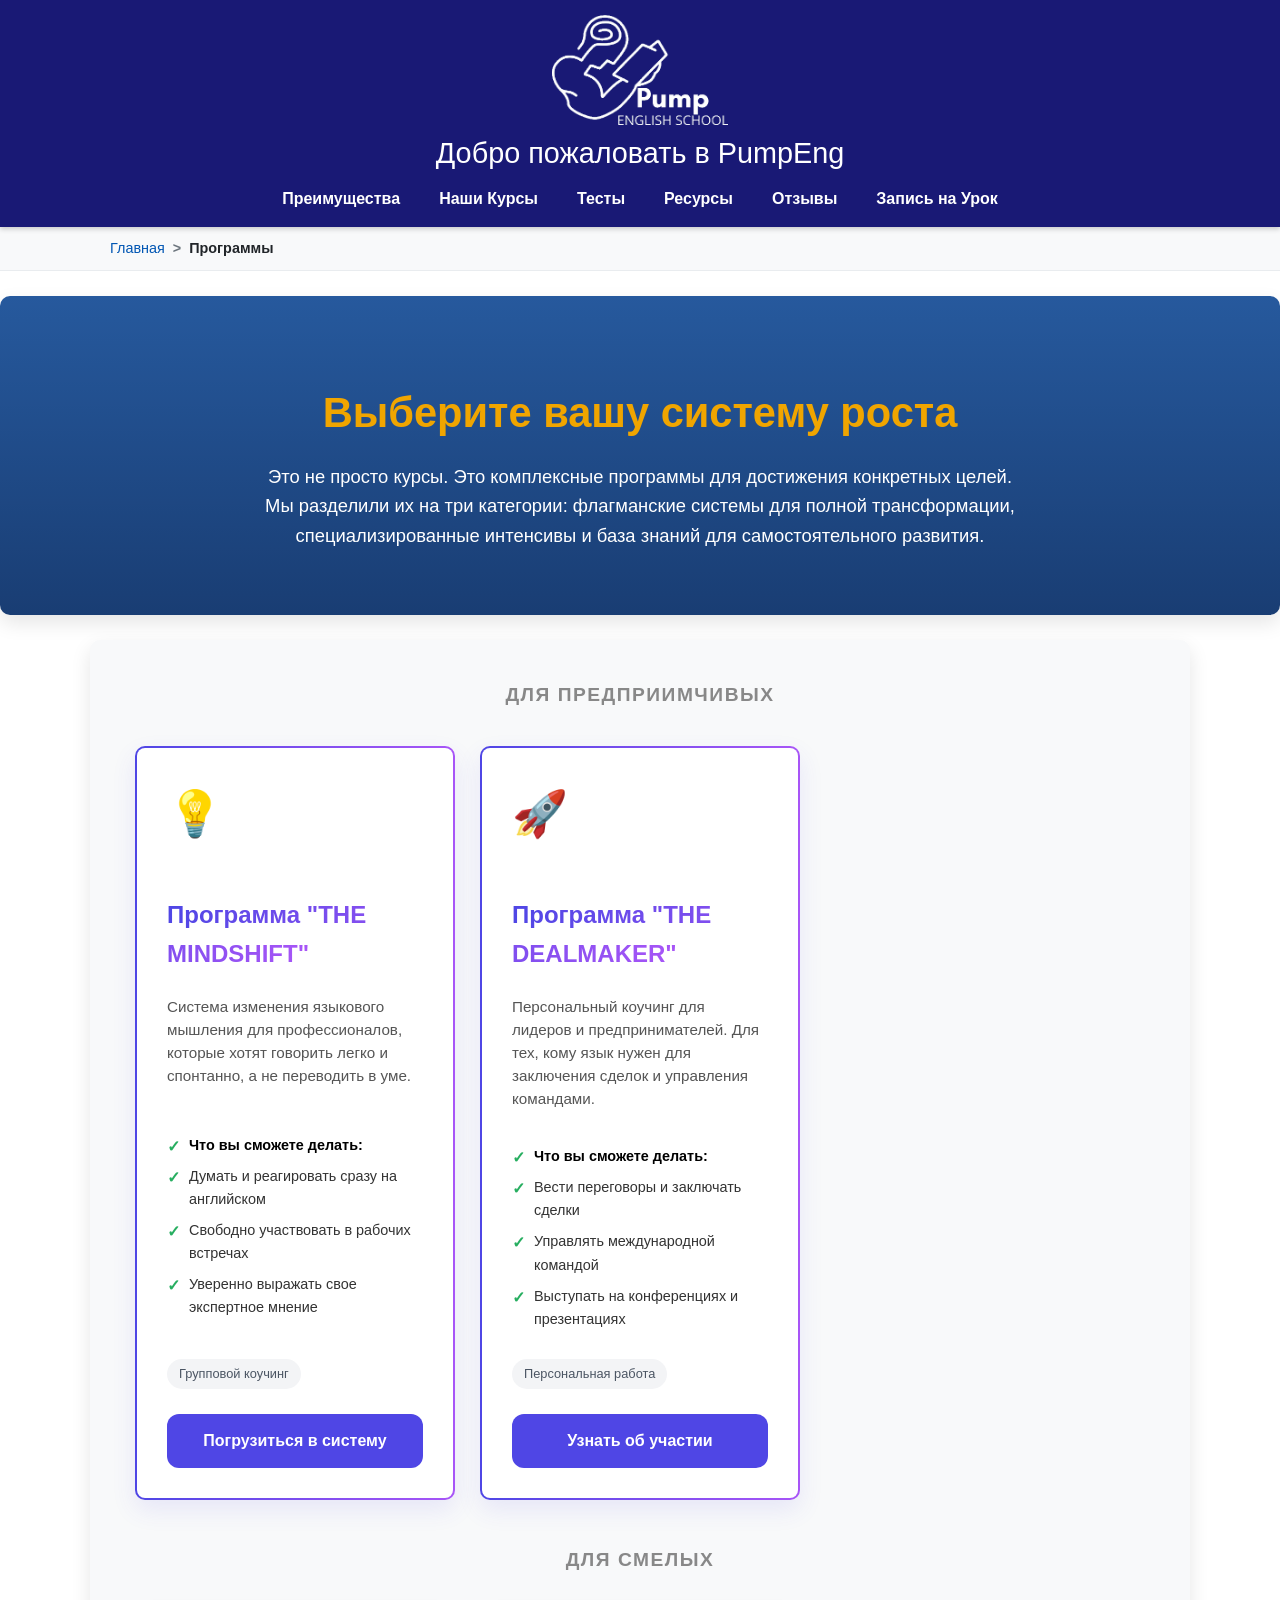
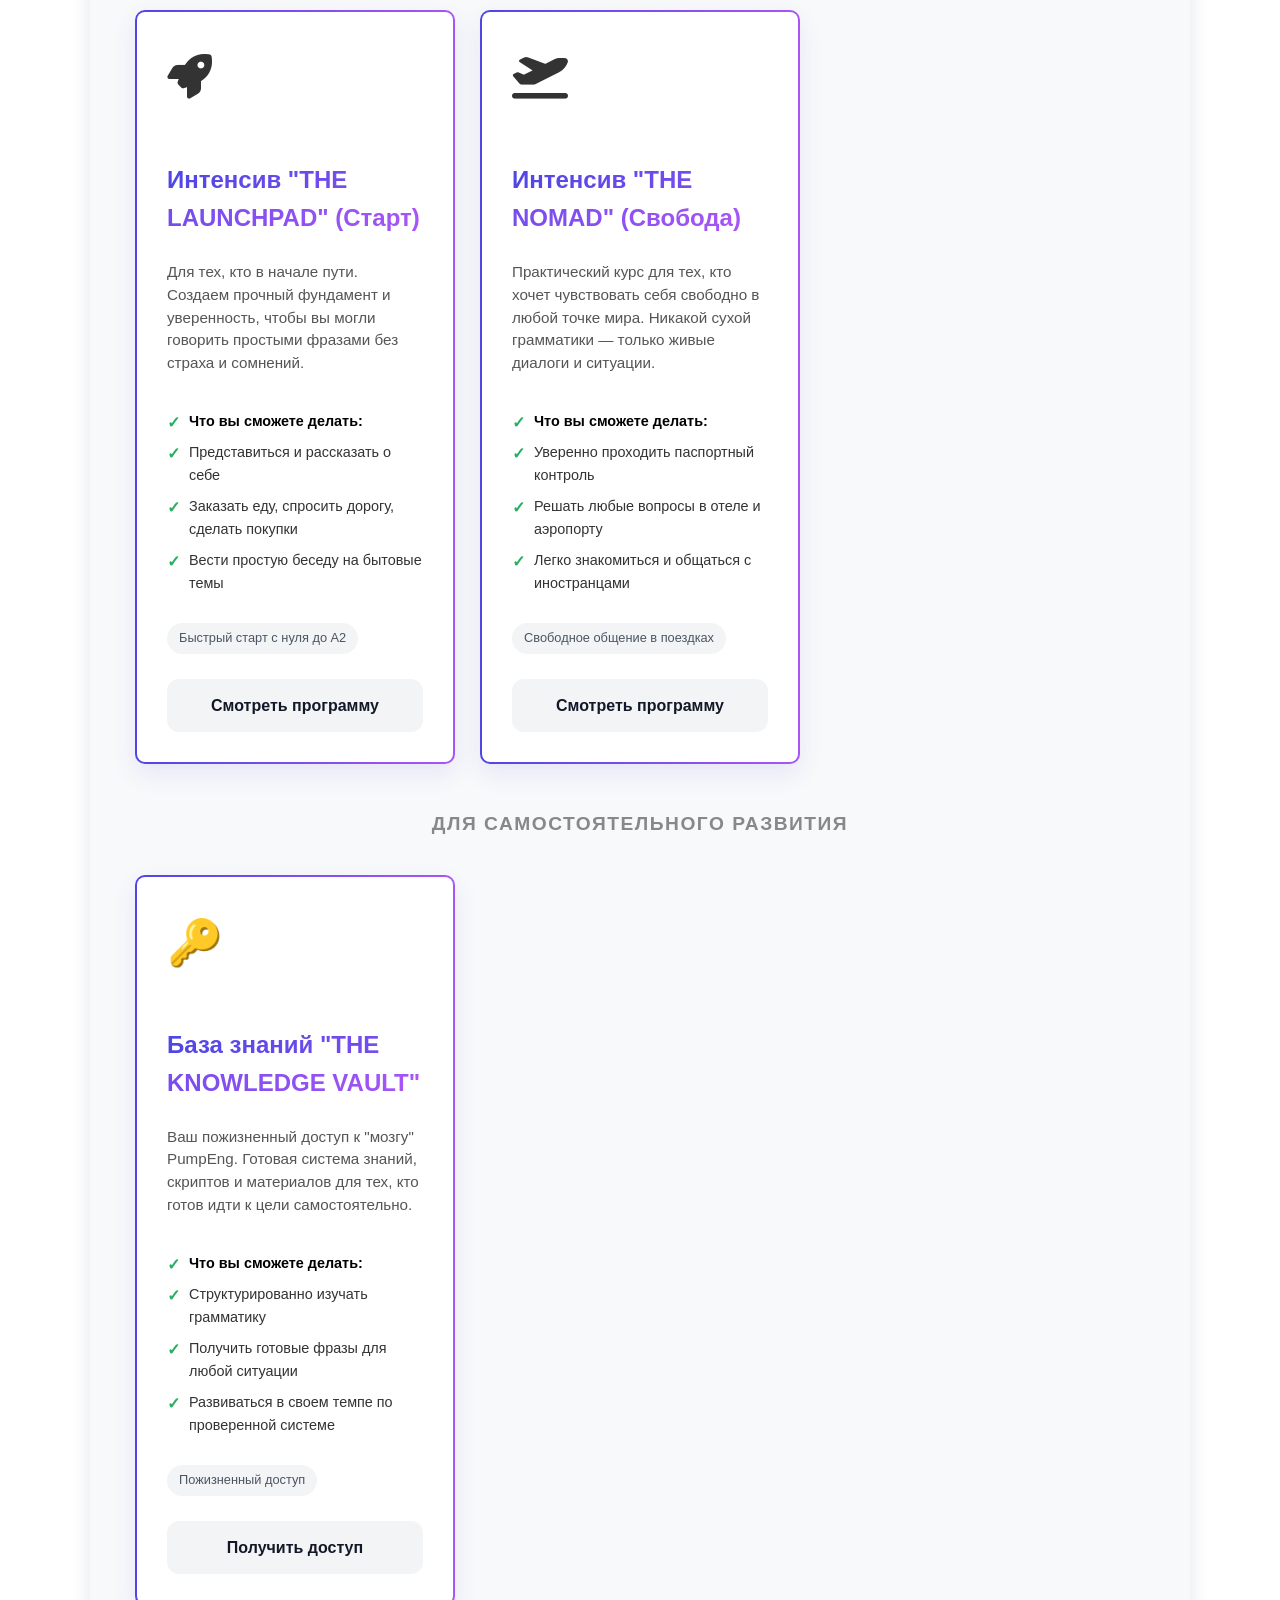
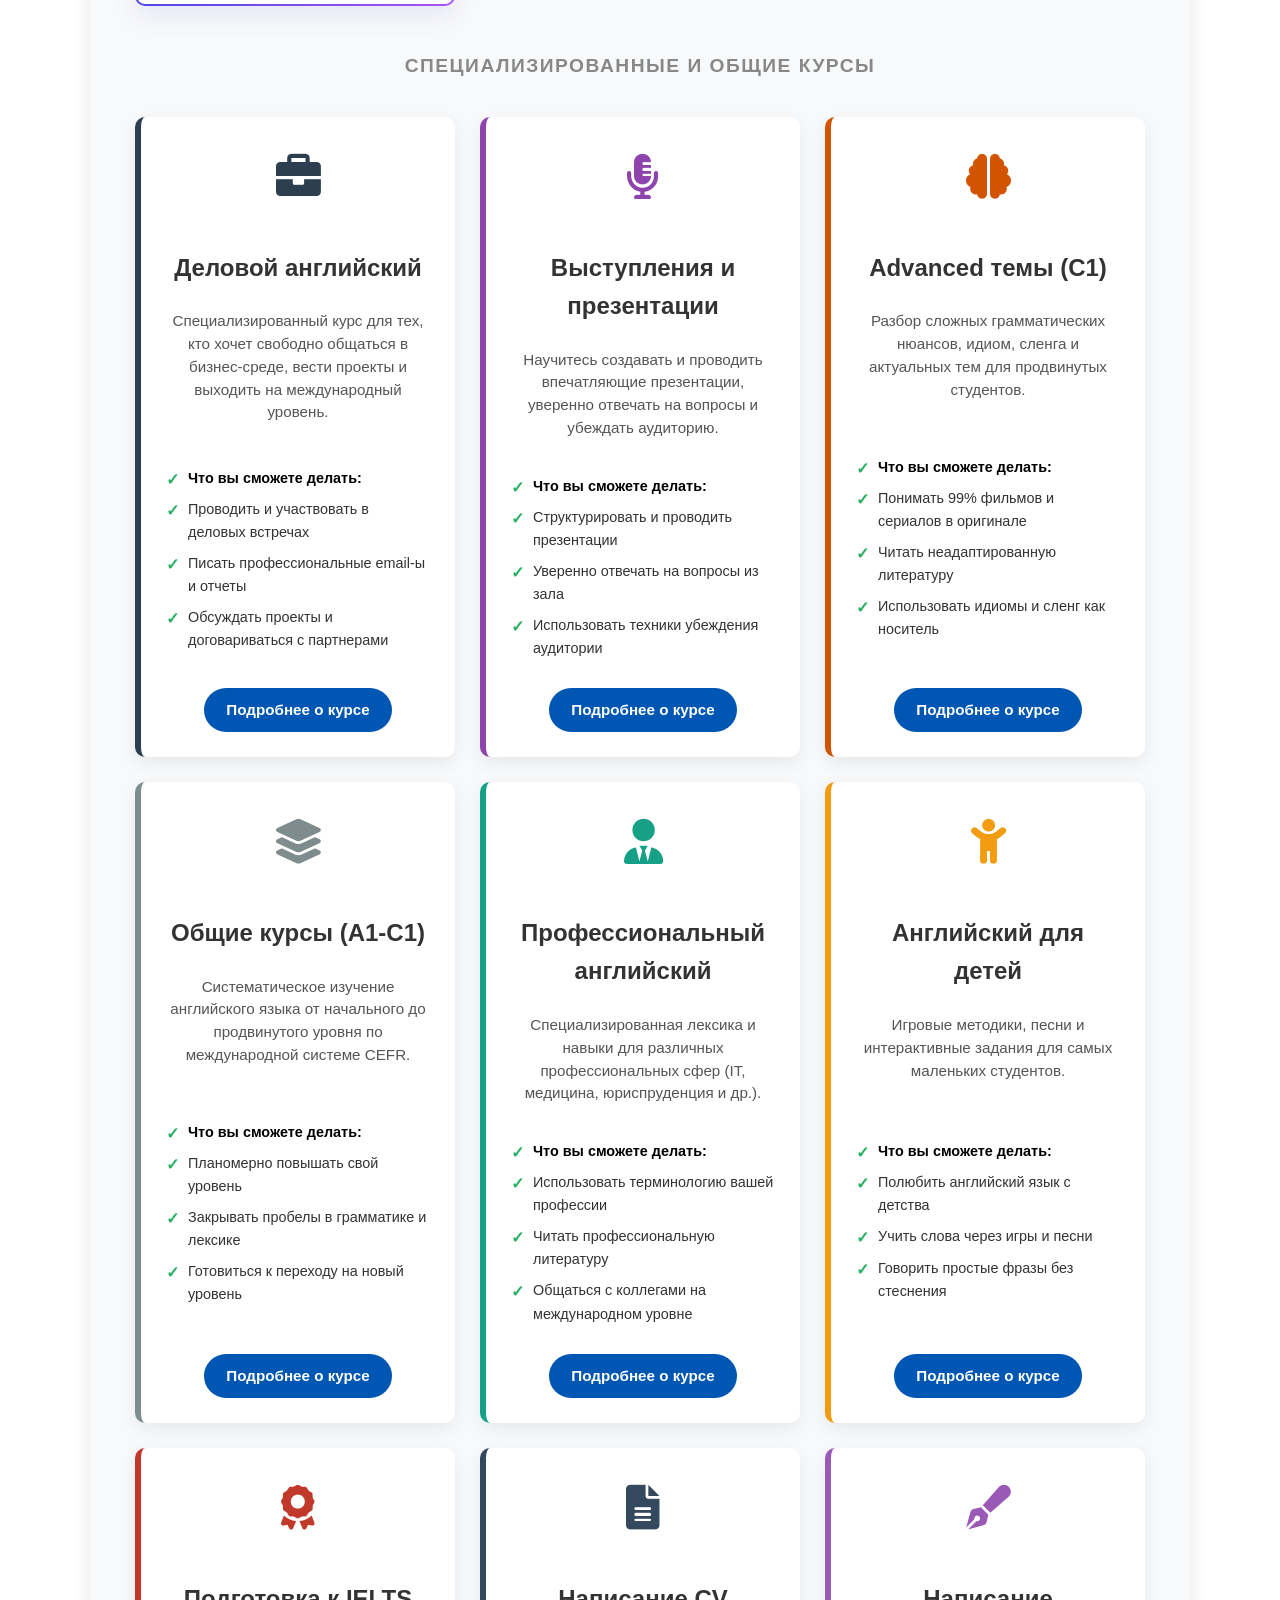
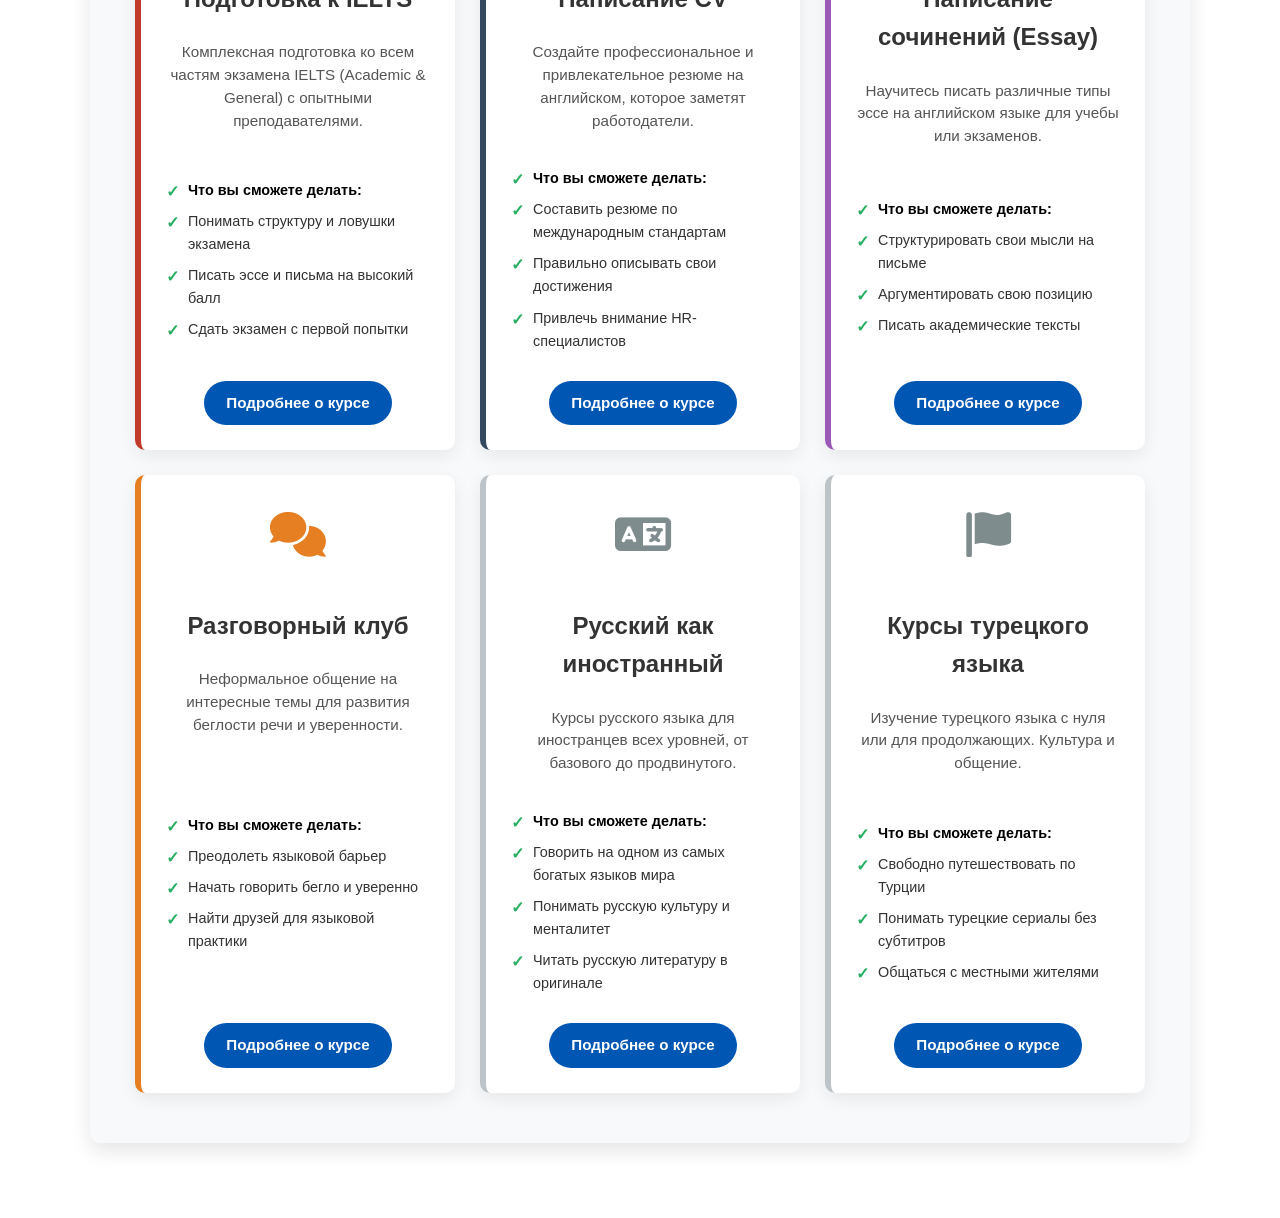
==== commit 99f8660b: "Update courses-overview.html" ====
--- a/courses-overview.html
+++ b/courses-overview.html
@@ -33,7 +33,7 @@
             <div class="course-cards-container">
 
                 <!-- === ФЛАГМАНСКИЕ СИСТЕМЫ === -->
-                <h3 class="program-section-title">Флагманские Системы</h3>
+                <h3 class="program-section-title">Для предприимчивых</h3>
                 
                 <div class="course-overview-card premium">
                   <div class="card-icon">💡</div>
@@ -64,7 +64,7 @@
                 </div>
 
                 <!-- === СПЕЦИАЛИЗИРОВАННЫЕ ИНТЕНСИВЫ === -->
-                <h3 class="program-section-title">Специализированные Интенсивы</h3>
+                <h3 class="program-section-title">Для смелых</h3>
 
                 <div class="course-overview-card premium">
                     <div class="card-icon"><i class="fas fa-rocket"></i></div>
--- a/courses-overview-styles.css
+++ b/courses-overview-styles.css
@@ -1,66 +1,140 @@
-/* courses-overview-styles.css (Новая версия под "Выставочный Зал") */
-#programs-showcase { padding: 40px 0 60px 0; text-align: center; }
-#programs-showcase .container { max-width: 1100px; margin: 0 auto; padding: 0 20px; }
-#programs-showcase h2 { font-size: 2.5em; font-weight: 800; margin-bottom: 16px; }
-#programs-showcase .section-subtitle { font-size: 1.1em; color: #555; max-width: 800px; margin: 0 auto 50px auto; line-height: 1.6; }
+/* courses-overview-styles.css (Интегрированная версия) */
 
-.program-section { margin-bottom: 50px; }
-.program-section h3 { font-size: 1.2em; font-weight: bold; color: #888; letter-spacing: 1.5px; text-transform: uppercase; margin-bottom: 25px; }
+#courses-hero {
+    background: linear-gradient(rgba(0, 60, 140, 0.85), rgba(0, 40, 100, 0.9));
+    color: white; padding: 50px 20px; text-align: center;
+    margin-bottom: 0; width: 100%; max-width: none;
+}
+#courses-hero .hero-content h1 { font-size: 2.6em; margin-bottom: 15px; color: #f0a500; }
+#courses-hero .hero-content p { font-size: 1.15em; max-width: 750px; margin: 0 auto 15px auto; line-height: 1.6; }
 
-.cards-container { display: grid; gap: 30px; }
-.cards-container.premium-cards, .cards-container:not(.single-card-container) { grid-template-columns: repeat(2, 1fr); }
-.single-card-container { max-width: 540px; margin: 0 auto; }
+#courses-list { padding-top: 40px; padding-bottom: 50px; background-color: #f8f9fa; }
 
-.course-card {
-    background-color: #fff; border: 1px solid #e5e7eb; border-radius: 16px; padding: 30px;
-    text-align: left; box-shadow: 0 4px 6px rgba(0,0,0,0.05);
+.course-cards-container {
+    display: grid;
+    grid-template-columns: repeat(auto-fit, minmax(320px, 1fr));
+    gap: 25px; max-width: 1200px; margin: 0 auto; padding: 0 20px;
+}
+
+/* ЗАГОЛОВКИ ВНУТРИ СЕТКИ */
+.program-section-title {
+    grid-column: 1 / -1; font-size: 1.2em; font-weight: bold;
+    color: #888; letter-spacing: 1.5px; text-transform: uppercase;
+    margin-bottom: 10px; margin-top: 20px; text-align: center;
+}
+.program-section-title:first-of-type { margin-top: 0; }
+
+/* ОБЩИЕ СТИЛИ КАРТОЧЕК */
+.course-overview-card {
+    background-color: #ffffff; border-radius: 10px; padding: 25px;
+    text-align: center; box-shadow: 0 6px 18px rgba(0, 0, 0, 0.07);
     transition: transform 0.3s ease, box-shadow 0.3s ease;
     display: flex; flex-direction: column;
+    border-left: 6px solid transparent;
 }
-.course-card:hover { transform: translateY(-5px); box-shadow: 0 10px 20px rgba(0,0,0,0.08); }
+.course-overview-card:hover { transform: translateY(-6px); box-shadow: 0 10px 25px rgba(0, 0, 0, 0.1); }
 
-.course-card.premium {
-    border: 2px solid transparent;
+/* ПРЕМИУМ КАРТОЧКИ */
+.course-overview-card.premium {
+    border: 2px solid transparent; border-left-width: 2px;
     background-image: linear-gradient(white, white), linear-gradient(to right, #4f46e5, #a855f7);
     background-origin: border-box; background-clip: padding-box, border-box;
     box-shadow: 0 10px 25px rgba(79, 70, 229, 0.1);
+    text-align: left; padding: 30px;
+}
+.course-overview-card.premium .card-icon { text-align: left; }
+
+/* ГРАДИЕНТНЫЙ ТЕКСТ ДЛЯ ЗАГОЛОВКОВ */
+.gradient-text {
+    background: linear-gradient(90deg, #4f46e5, #a855f7);
+    -webkit-background-clip: text;
+    -webkit-text-fill-color: transparent;
+    background-clip: text;
+    text-fill-color: transparent;
 }
 
-.card-icon { font-size: 2.5em; margin-bottom: 15px; }
-.course-card h4 { font-size: 1.5em; font-weight: 700; margin-bottom: 12px; }
-.course-card .description { font-size: 1em; color: #555; line-height: 1.6; margin-bottom: 20px; flex-grow: 1; }
-.course-card .tag {
-    display: inline-block; background-color: #f3f4f6; color: #4b5563; font-size: 0.8em;
-    font-weight: 500; padding: 5px 12px; border-radius: 50px;
-    margin-bottom: 25px; align-self: flex-start;
+/* СТАРЫЕ ЦВЕТОВЫЕ ТЕМЫ */
+.course-overview-card.theme-business { border-left-color: #2c3e50; }
+.course-overview-card.theme-business .card-icon { color: #2c3e50; }
+.course-overview-card.theme-travel { border-left-color: #2980b9; }
+.course-overview-card.theme-travel .card-icon { color: #2980b9; }
+.course-overview-card.theme-beginner { border-left-color: #27ae60; }
+.course-overview-card.theme-beginner .card-icon { color: #27ae60; }
+.course-overview-card.theme-presentations { border-left-color: #8e44ad; }
+.course-overview-card.theme-presentations .card-icon { color: #8e44ad; }
+.course-overview-card.theme-advanced { border-left-color: #d35400; }
+.course-overview-card.theme-advanced .card-icon { color: #d35400; }
+.course-overview-card.theme-levels { border-left-color: #7f8c8d; }
+.course-overview-card.theme-levels .card-icon { color: #7f8c8d; }
+.course-overview-card.theme-professional { border-left-color: #16a085; }
+.course-overview-card.theme-professional .card-icon { color: #16a085; }
+.course-overview-card.theme-kids { border-left-color: #f39c12; }
+.course-overview-card.theme-kids .card-icon { color: #f39c12; }
+.course-overview-card.theme-ielts { border-left-color: #c0392b; }
+.course-overview-card.theme-ielts .card-icon { color: #c0392b; }
+.course-overview-card.theme-cv { border-left-color: #34495e; }
+.course-overview-card.theme-cv .card-icon { color: #34495e; }
+.course-overview-card.theme-essay { border-left-color: #9b59b6; }
+.course-overview-card.theme-essay .card-icon { color: #9b59b6; }
+.course-overview-card.theme-speaking { border-left-color: #e67e22; }
+.course-overview-card.theme-speaking .card-icon { color: #e67e22; }
+.course-overview-card.theme-foreign { border-left-color: #bdc3c7; }
+.course-overview-card.theme-foreign .card-icon { color: #7f8c8d; }
+
+/* ЭЛЕМЕНТЫ ВНУТРИ КАРТОЧЕК */
+.course-overview-card .card-icon { font-size: 2.8em; margin-bottom: 15px; }
+.course-overview-card h3, .course-overview-card h4 { font-size: 1.5em; margin-bottom: 8px; color: #333; }
+.course-overview-card .card-subtitle { font-size: 0.95em; color: #777; margin-bottom: 15px; font-style: italic; }
+.course-overview-card .card-description { font-size: 0.95em; color: #555; line-height: 1.5; margin-bottom: 20px; flex-grow: 1; }
+.course-overview-card.premium .card-description,
+.course-overview-card.premium .card-subtitle { text-align: left; }
+
+/* ПРОДАЮЩИЙ СПИСОК */
+.outcomes-list {
+    list-style: none; padding-left: 0; text-align: left;
+    margin-top: 15px; margin-bottom: 20px; font-size: 0.9em; color: #333;
+    flex-grow: 1;
+}
+.outcomes-list li {
+    position: relative; padding-left: 22px; margin-bottom: 8px;
+}
+.outcomes-list li::before {
+    content: '✓'; color: #27ae60; position: absolute; left: 0;
+    font-weight: bold; font-size: 1.1em;
+}
+.outcomes-list li strong { display: block; margin-bottom: 5px; color: #000; }
+
+/* ТЕГИ */
+.course-overview-card .tag {
+    display: inline-block; background-color: #f3f4f6; color: #4b5563;
+    font-size: 0.8em; font-weight: 500; padding: 5px 12px;
+    border-radius: 50px; margin-bottom: 25px; align-self: flex-start;
 }
 
+/* СТАРЫЕ КНОПКИ */
+.course-overview-button {
+    display: inline-block; padding: 10px 22px; font-size: 0.95em; font-weight: bold;
+    color: #fff; background-color: #0056b3; text-decoration: none;
+    border-radius: 25px; transition: background-color 0.3s ease, transform 0.2s ease;
+    align-self: center; margin-top: auto;
+}
+.course-overview-button:hover { background-color: #00428a; transform: scale(1.03); }
+
+/* НОВЫЕ КНОПКИ */
 .button-primary, .button-secondary {
     display: block; width: 100%; text-align: center; padding: 14px 20px;
     border-radius: 12px; text-decoration: none; font-weight: 700;
-    transition: transform 0.2s ease, box-shadow 0.2s ease;
+    transition: transform 0.2s ease, box-shadow 0.2s ease; margin-top: auto;
 }
 .button-primary { background-color: #4f46e5; color: #fff; }
 .button-primary:hover { transform: scale(1.03); box-shadow: 0 8px 15px rgba(79, 70, 229, 0.2); }
 .button-secondary { background-color: #f3f4f6; color: #111827; }
 .button-secondary:hover { background-color: #e5e7eb; transform: scale(1.03); }
 
-#outcomes-section { background-color: #fff; text-align: center; padding: 60px 20px; }
-#outcomes-section .section-title { font-size: 2em; font-weight: 800; margin-bottom: 40px; }
-.outcomes-grid { display: grid; grid-template-columns: repeat(3, 1fr); gap: 30px; max-width: 1100px; margin: 0 auto; }
-.outcome-card h4 { font-size: 1.3em; font-weight: 700; margin-bottom: 12px; }
-.outcome-card p { color: #555; line-height: 1.6; }
-
-#final-cta { background-color: #f8f9fa; text-align: center; padding: 60px 20px; }
-#final-cta h3 { font-size: 1.8em; font-weight: 700; margin-bottom: 15px; }
-#final-cta p { max-width: 600px; margin: 0 auto 30px auto; color: #555; line-height: 1.6; }
-#final-cta .btn-primary {
-    background-color: #4f46e5; color: #fff; padding: 14px 28px;
-    border-radius: 50px; text-decoration: none; font-weight: 700; display: inline-block;
+/* Адаптивность */
+@media (max-width: 768px) {
+    #courses-hero .hero-content h1 { font-size: 2em; }
+    #courses-hero .hero-content p { font-size: 1.05em; }
+    .course-cards-container { grid-template-columns: 1fr; }
+    .course-overview-card h3, .course-overview-card h4 { font-size: 1.3em; }
 }
-
-@media (max-width: 768px) {
-    #programs-showcase h2 { font-size: 2em; }
-    .cards-container.premium-cards, .cards-container:not(.single-card-container) { grid-template-columns: 1fr; }
-    .outcomes-grid { grid-template-columns: 1fr; }
-}
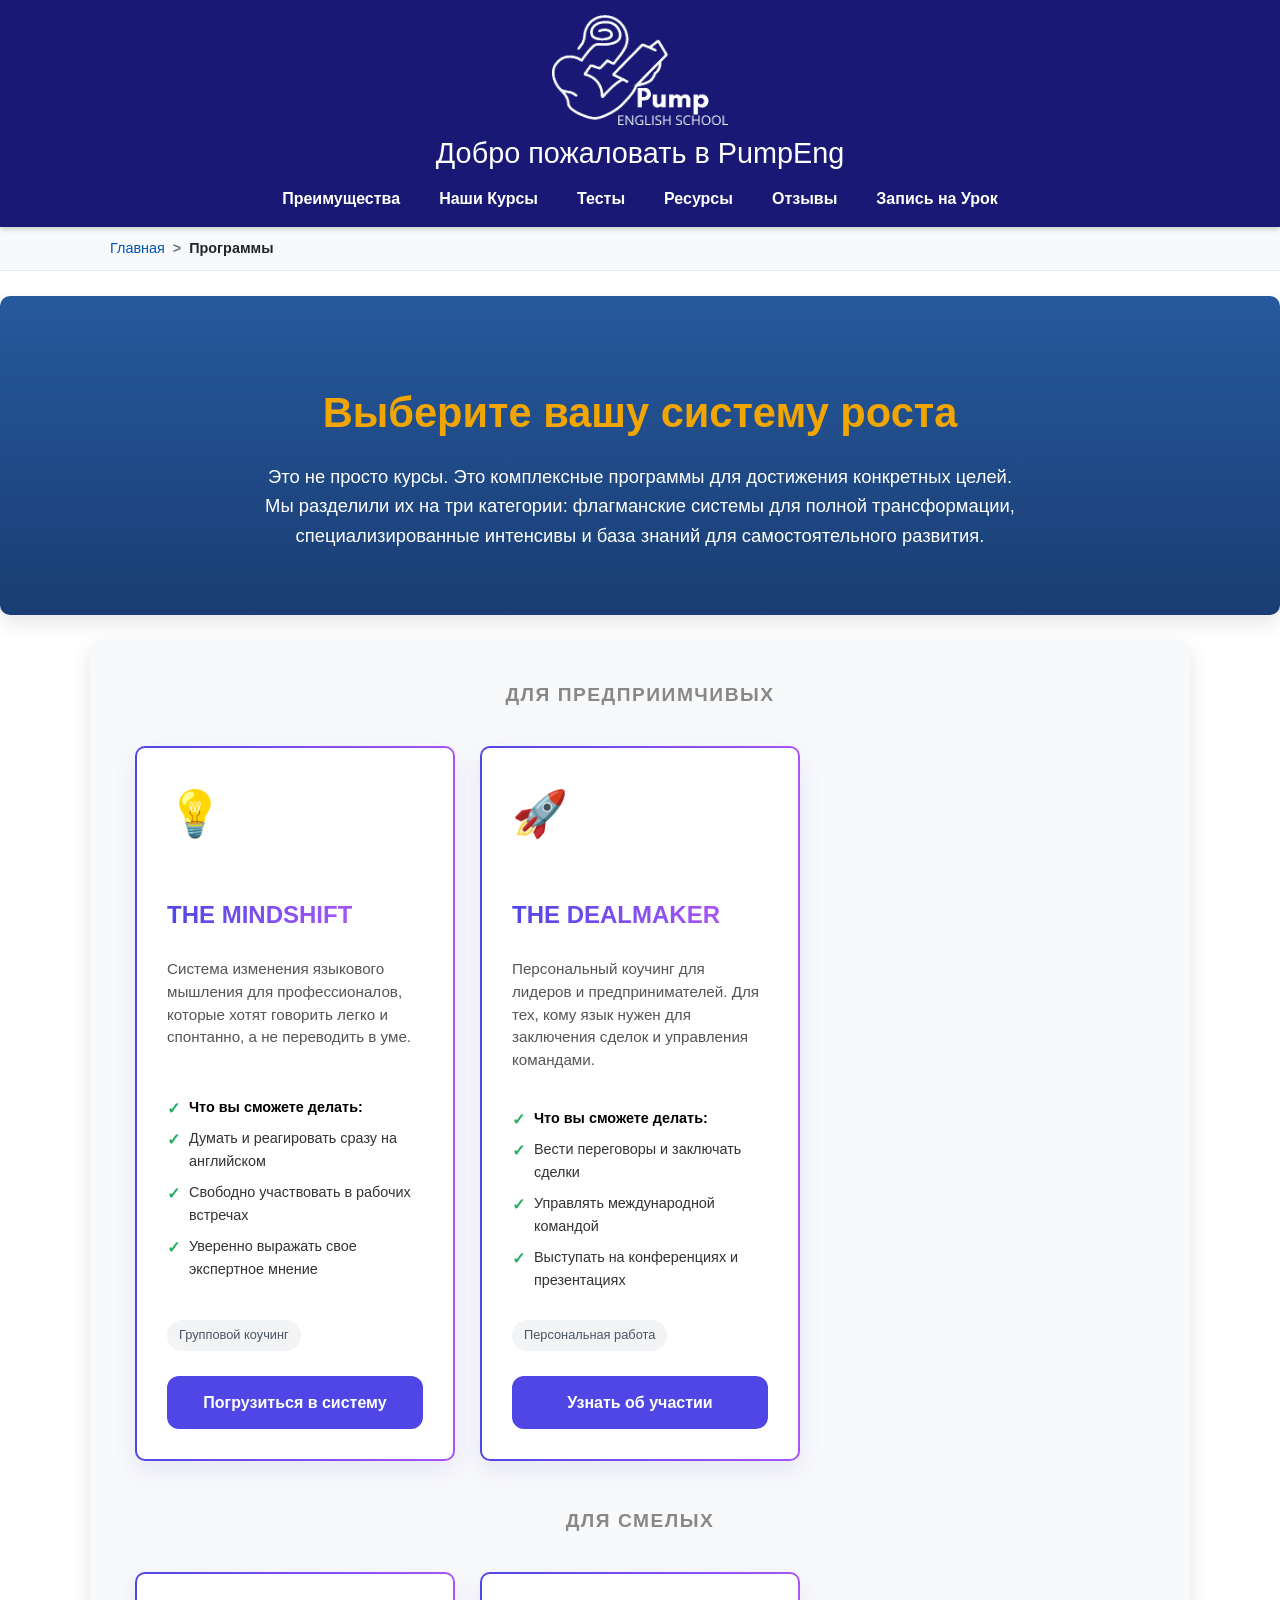
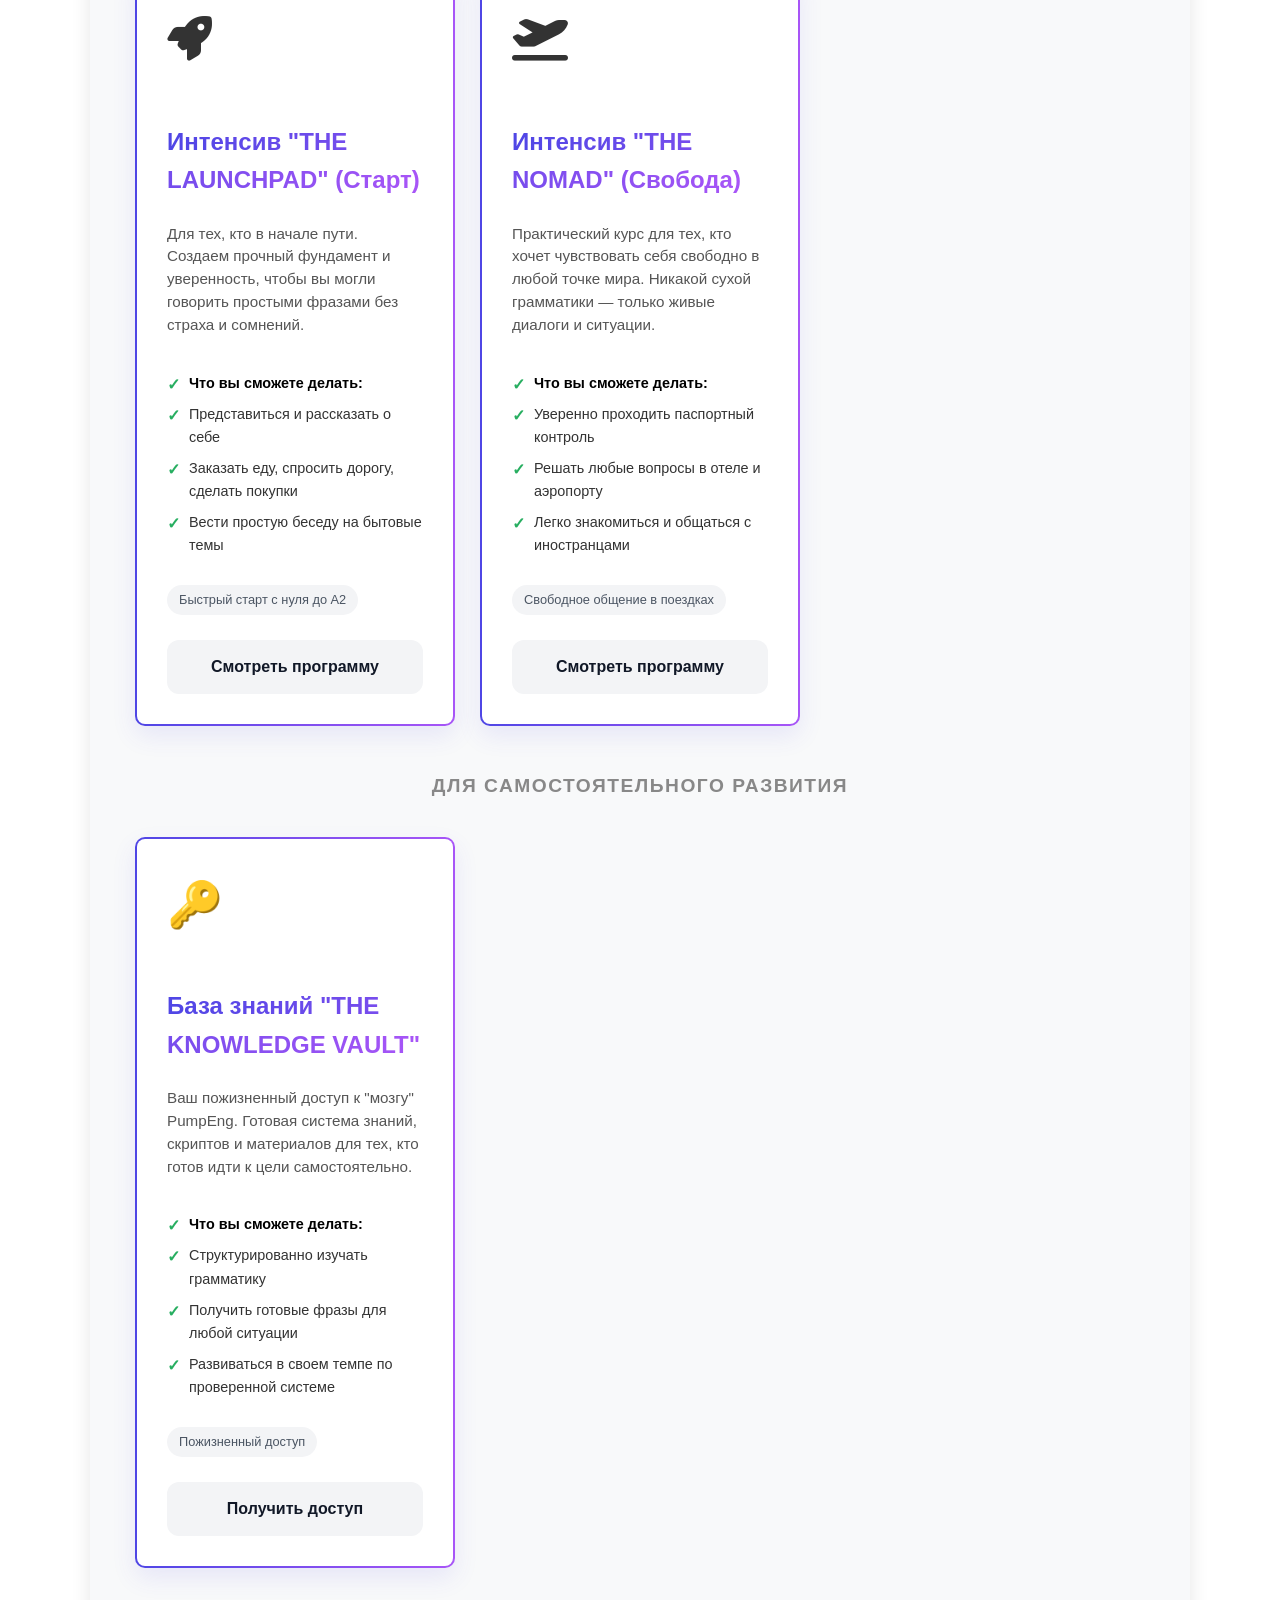
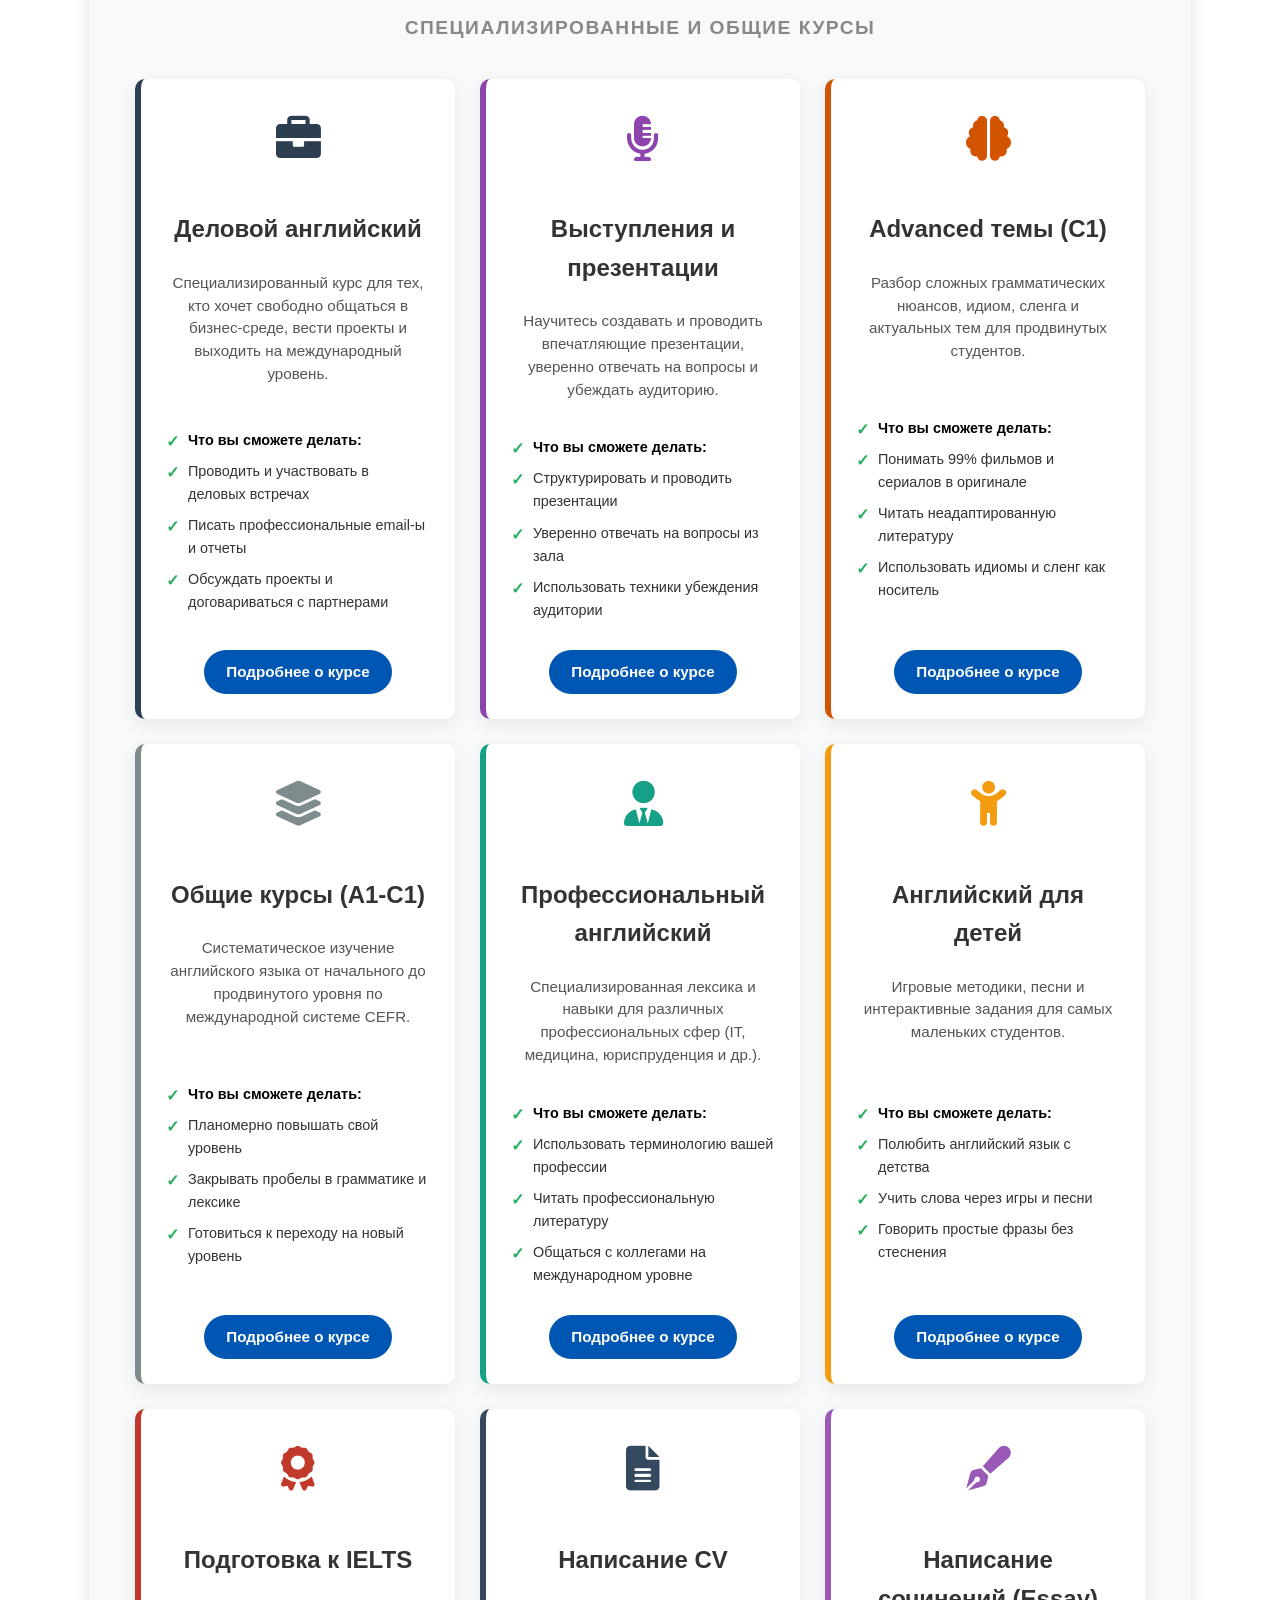
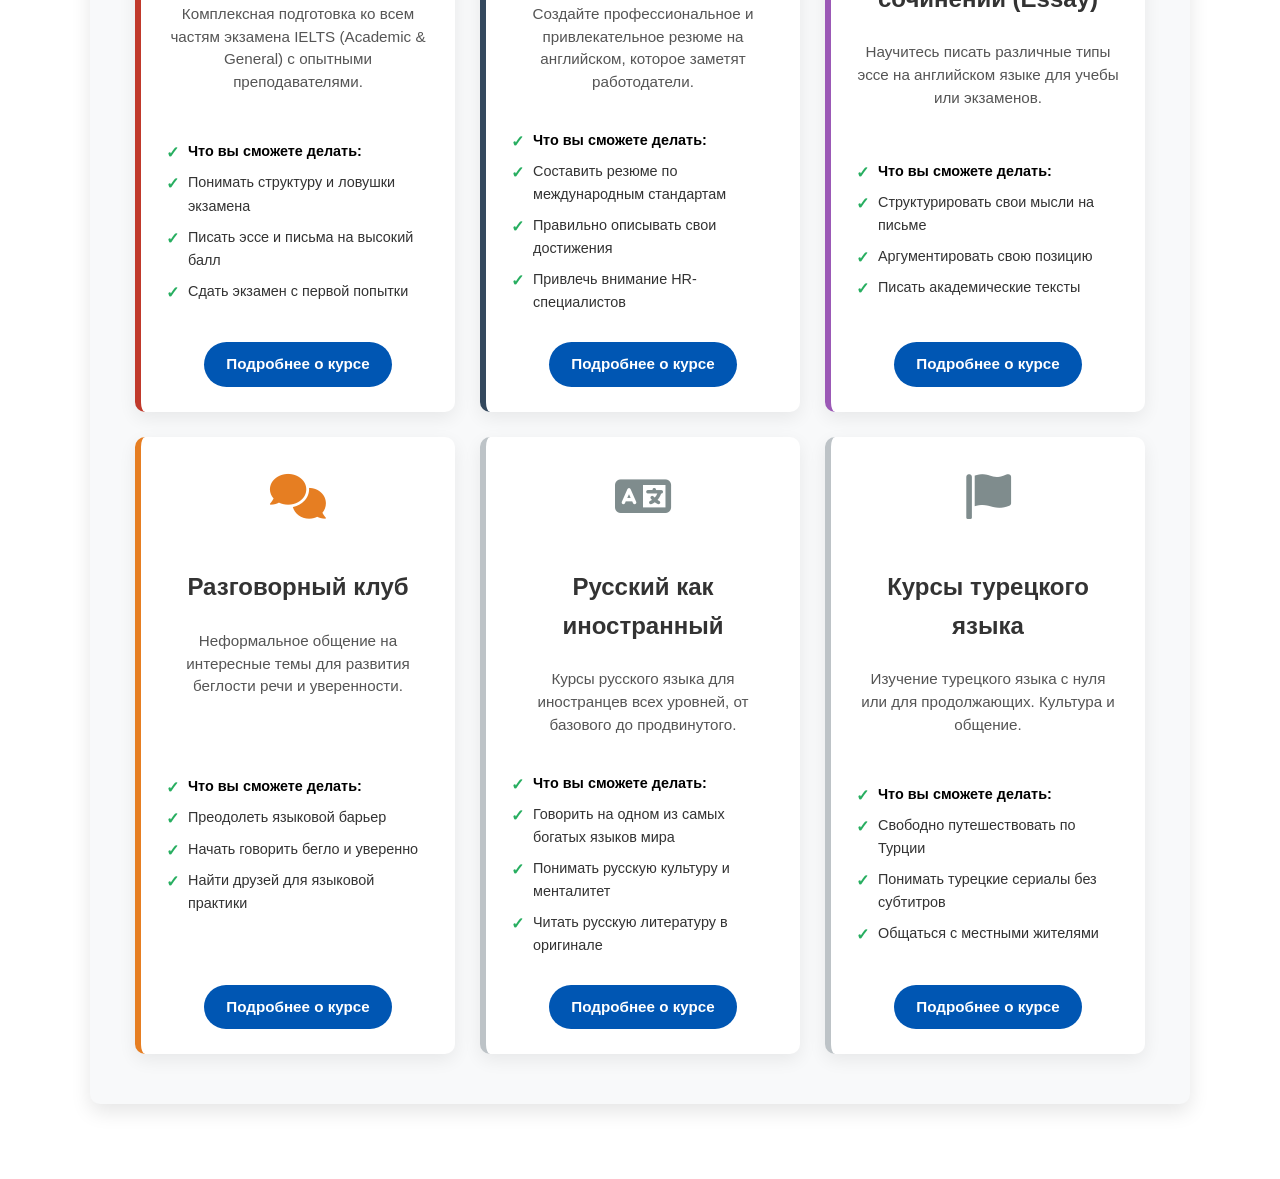
==== commit 3f34d3ae: "Update courses-overview.html" ====
--- a/courses-overview.html
+++ b/courses-overview.html
@@ -37,7 +37,7 @@
                 
                 <div class="course-overview-card premium">
                   <div class="card-icon">💡</div>
-                  <h4><span class="gradient-text">Программа "THE MINDSHIFT"</span></h4>
+                  <h4><span class="gradient-text">THE MINDSHIFT</span></h4>
                   <p class="card-description">Система изменения языкового мышления для профессионалов, которые хотят говорить легко и спонтанно, а не переводить в уме.</p>
                   <ul class="outcomes-list">
                     <li><strong>Что вы сможете делать:</strong></li>
@@ -51,7 +51,7 @@
 
                 <div class="course-overview-card premium">
                   <div class="card-icon">🚀</div>
-                  <h4><span class="gradient-text">Программа "THE DEALMAKER"</span></h4>
+                  <h4><span class="gradient-text">THE DEALMAKER</span></h4>
                   <p class="card-description">Персональный коучинг для лидеров и предпринимателей. Для тех, кому язык нужен для заключения сделок и управления командами.</p>
                   <ul class="outcomes-list">
                     <li><strong>Что вы сможете делать:</strong></li>
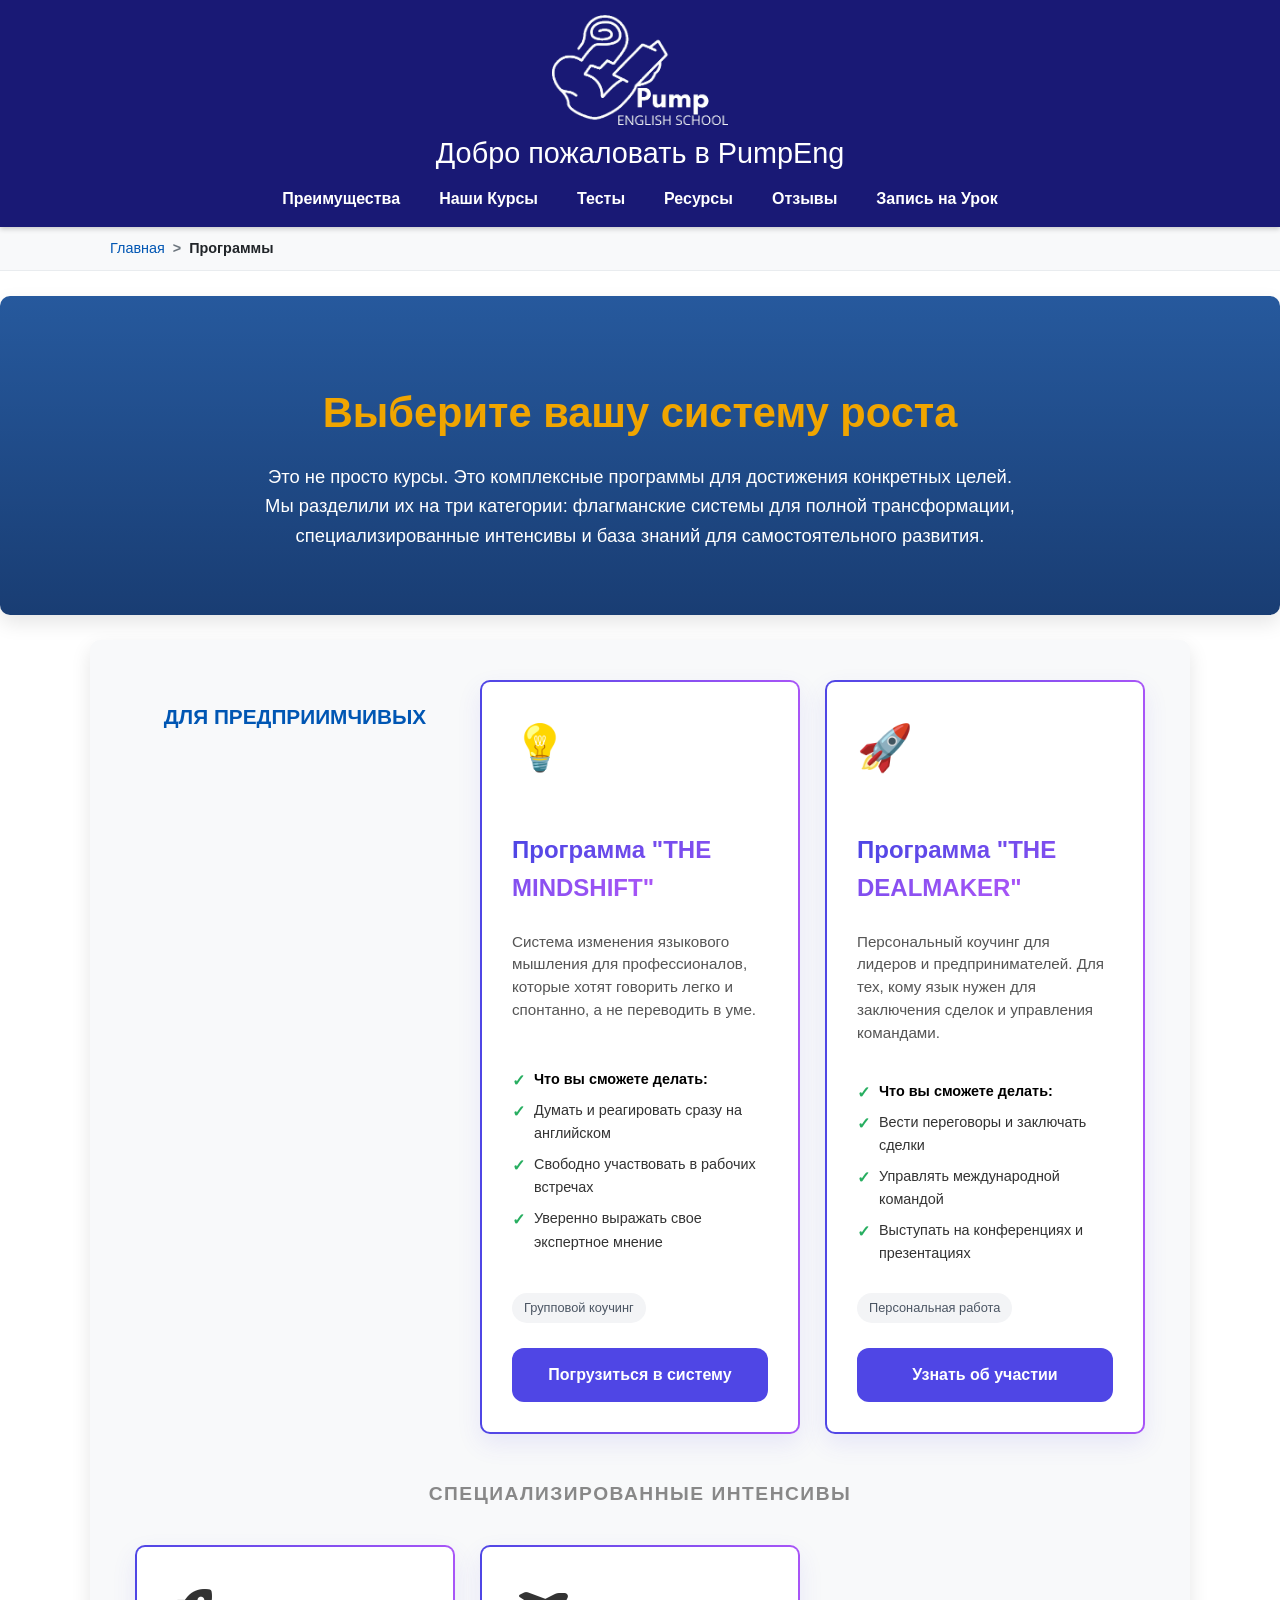
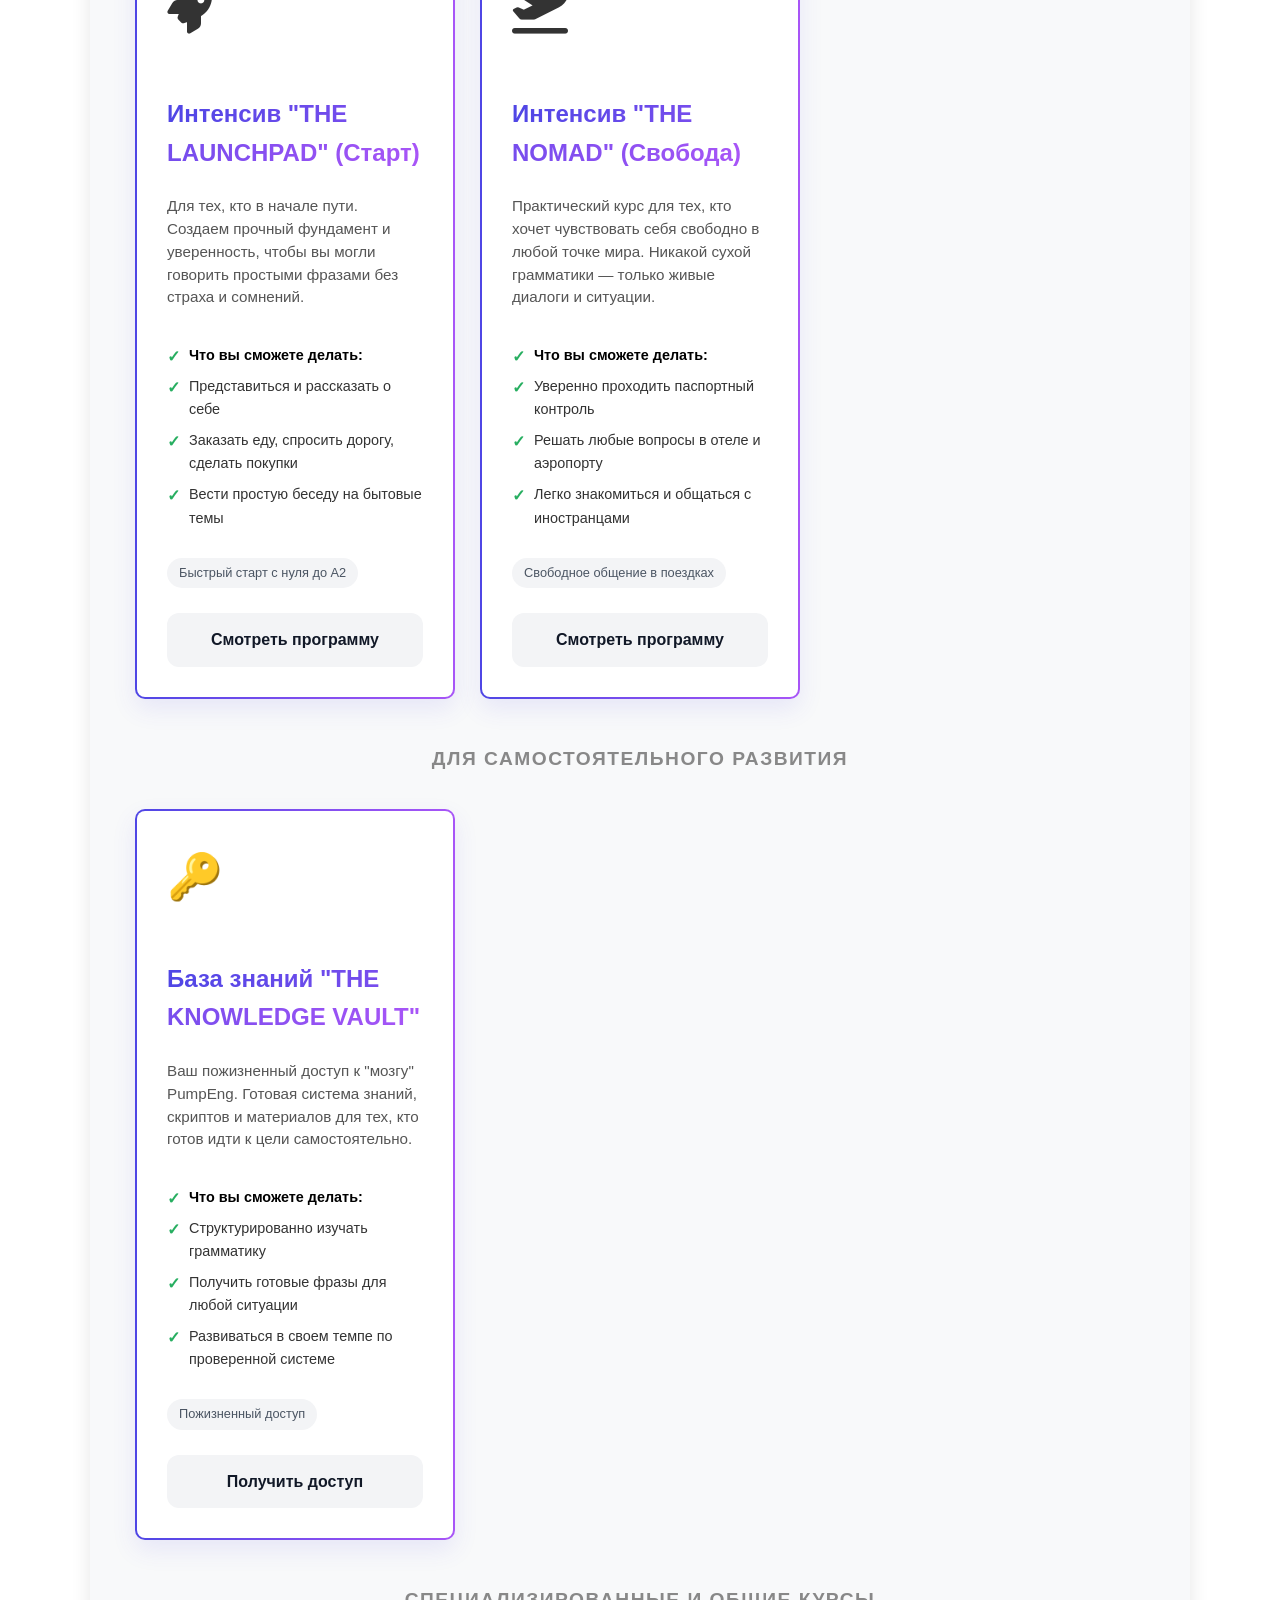
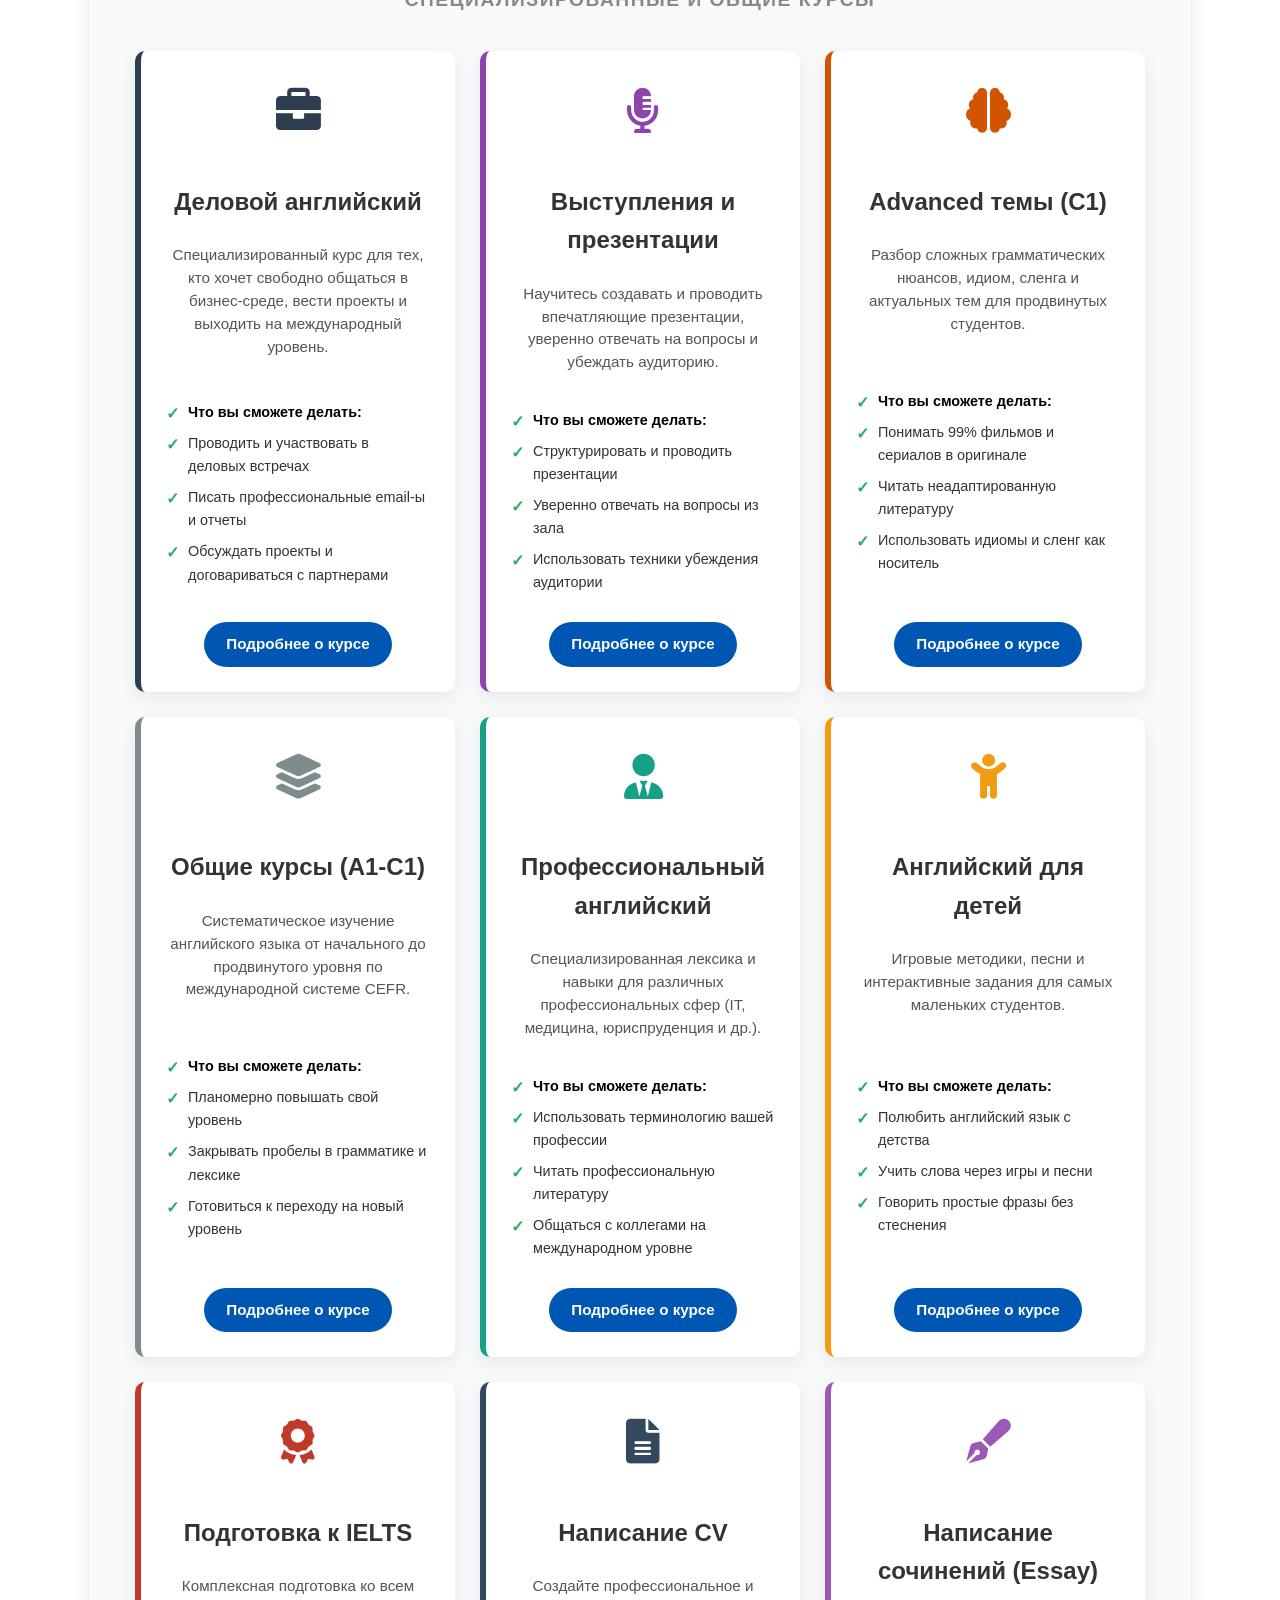
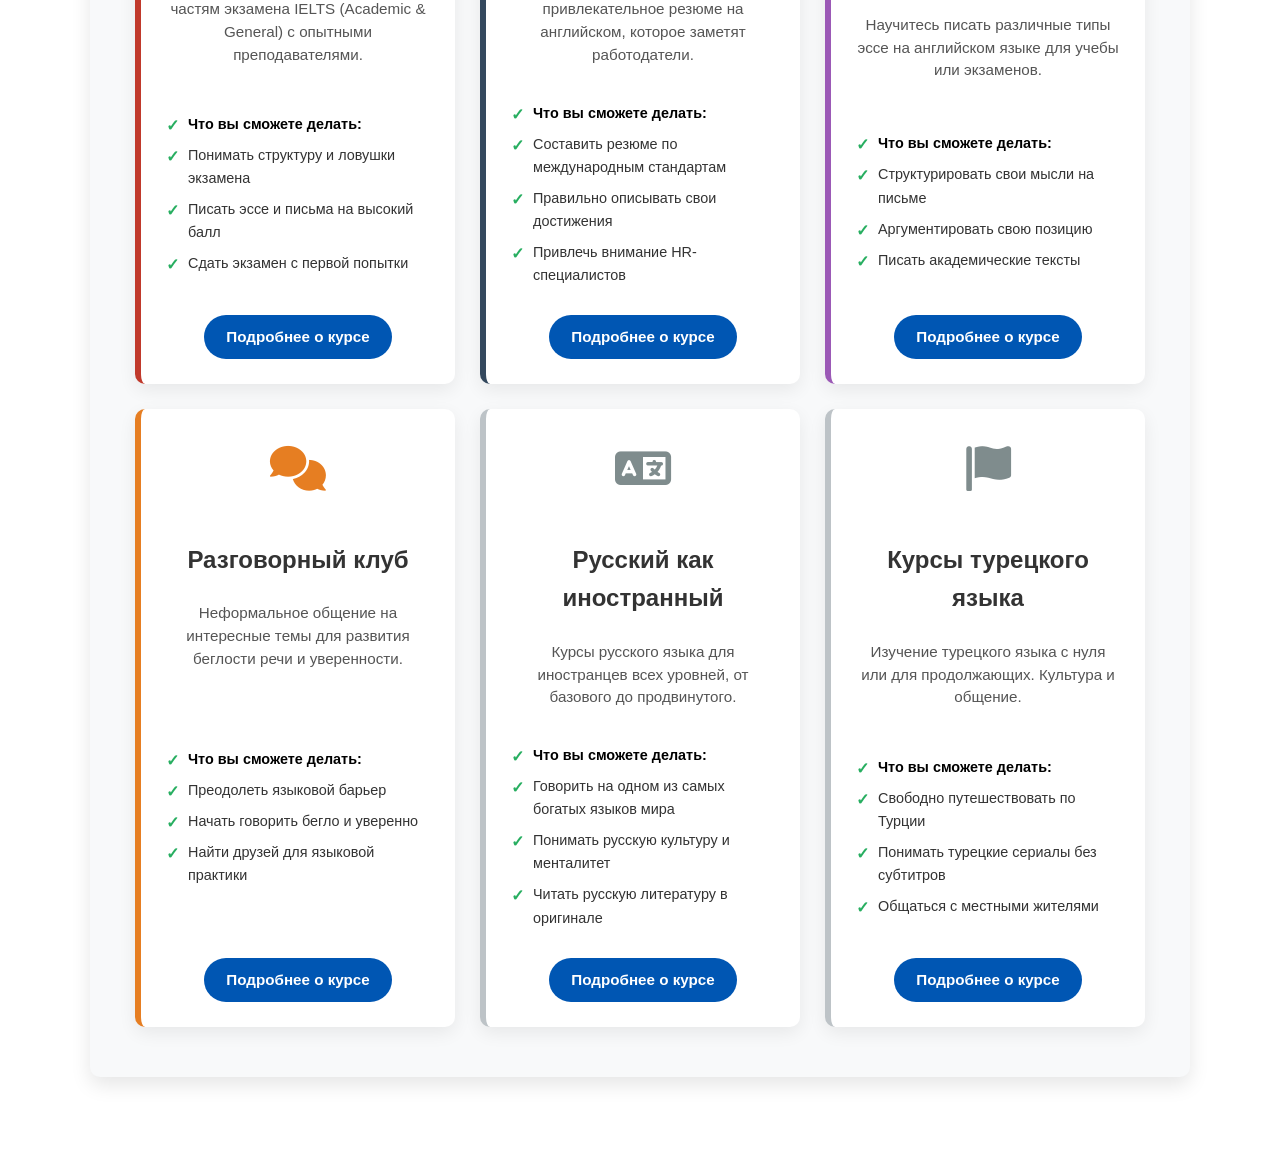
==== commit 43dc57fb: "Update courses-overview.html" ====
--- a/courses-overview.html
+++ b/courses-overview.html
@@ -32,12 +32,12 @@
         <section id="courses-list">
             <div class="course-cards-container">
 
-                <!-- === ФЛАГМАНСКИЕ СИСТЕМЫ === -->
-                <h3 class="program-section-title">Для предприимчивых</h3>
+                <!-- === ИЗМЕНЕНО: Заголовок для предприимчивых === -->
+                <h3 class="premium-section-title">ДЛЯ ПРЕДПРИИМЧИВЫХ</h3>
                 
                 <div class="course-overview-card premium">
                   <div class="card-icon">💡</div>
-                  <h4><span class="gradient-text">THE MINDSHIFT</span></h4>
+                  <h4><span class="gradient-text">Программа "THE MINDSHIFT"</span></h4>
                   <p class="card-description">Система изменения языкового мышления для профессионалов, которые хотят говорить легко и спонтанно, а не переводить в уме.</p>
                   <ul class="outcomes-list">
                     <li><strong>Что вы сможете делать:</strong></li>
@@ -51,7 +51,7 @@
 
                 <div class="course-overview-card premium">
                   <div class="card-icon">🚀</div>
-                  <h4><span class="gradient-text">THE DEALMAKER</span></h4>
+                  <h4><span class="gradient-text">Программа "THE DEALMAKER"</span></h4>
                   <p class="card-description">Персональный коучинг для лидеров и предпринимателей. Для тех, кому язык нужен для заключения сделок и управления командами.</p>
                   <ul class="outcomes-list">
                     <li><strong>Что вы сможете делать:</strong></li>
@@ -64,7 +64,7 @@
                 </div>
 
                 <!-- === СПЕЦИАЛИЗИРОВАННЫЕ ИНТЕНСИВЫ === -->
-                <h3 class="program-section-title">Для смелых</h3>
+                <h3 class="program-section-title">Специализированные Интенсивы</h3>
 
                 <div class="course-overview-card premium">
                     <div class="card-icon"><i class="fas fa-rocket"></i></div>
